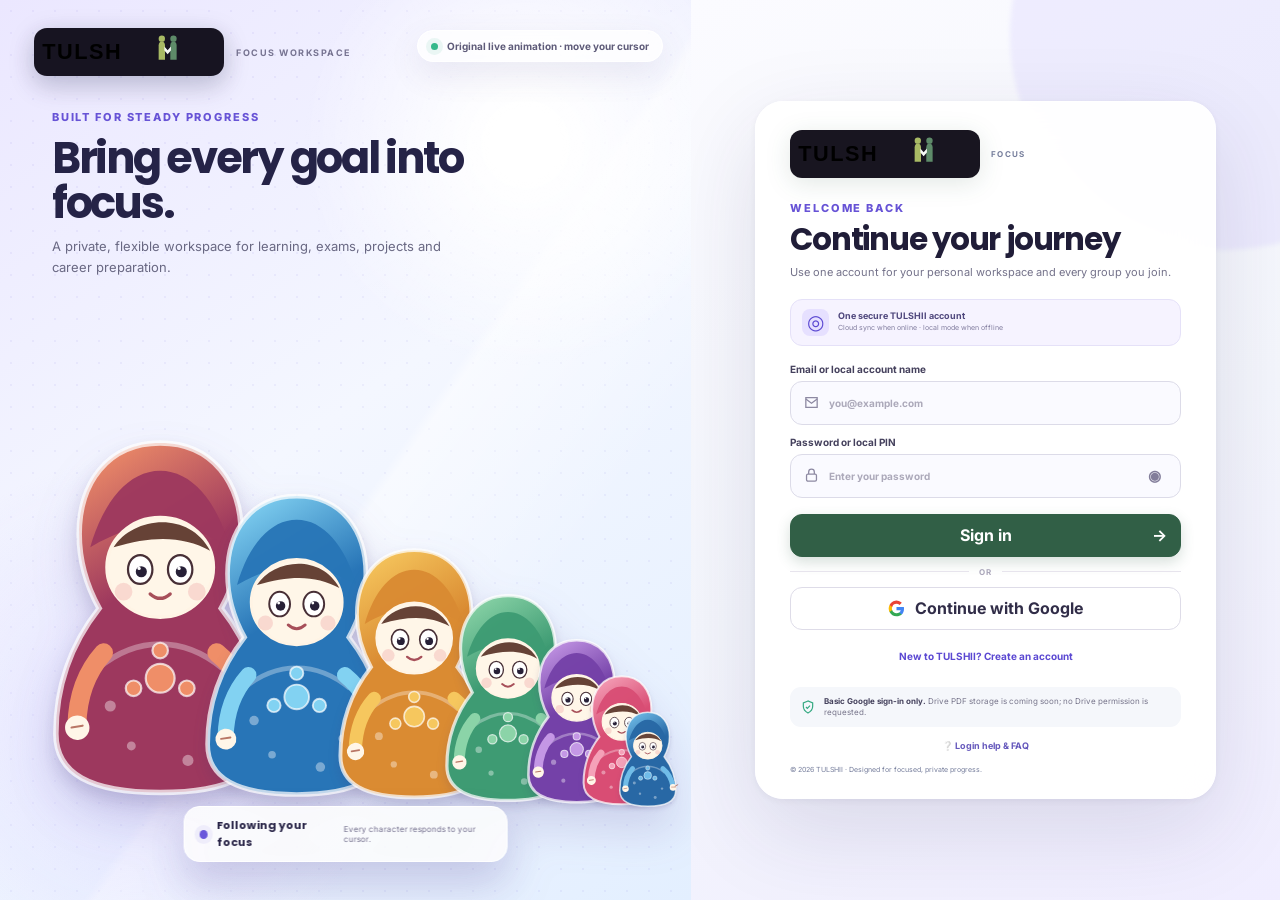
==== index.html @ 5d077d55 "Fix Finance Forest legacy cascade" ====
<!doctype html>
<html lang="en">
<head>
  <meta charset="UTF-8" />
  <meta name="viewport" content="width=device-width, initial-scale=1.0" />
  <meta name="theme-color" content="#315F46" />
  <meta name="description" content="TULSHII Focus is a private-first, customizable learning, exam, planning and career workspace." />
  <title>TULSHII Focus</title>
  <script>try{const saved=JSON.parse(localStorage.getItem('studyTracker.v30')||'{}');if(localStorage.getItem('studyTracker.cloudAccount')||saved.profile)document.documentElement.classList.add('session-pending')}catch{}</script>
  <link rel="preconnect" href="https://fonts.googleapis.com">
  <link rel="preconnect" href="https://fonts.gstatic.com" crossorigin>
  <link href="https://fonts.googleapis.com/css2?family=Inter:wght@400;500;600;700;800&family=Poppins:wght@500;600;700&family=Space+Grotesk:wght@600;700&display=swap" rel="stylesheet">
  <link rel="stylesheet" href="styles.css?v=45" />
  <link rel="stylesheet" href="enhancements.css?v=45" />
  <link rel="stylesheet" href="tracker-update.css?v=45" />
  <link rel="stylesheet" href="nestlyra-v37.css?v=45" />
  <link rel="stylesheet" href="nestlyra-v39.css?v=45" />
  <link rel="stylesheet" href="nestlyra-v42.css?v=49" />
  <link rel="stylesheet" href="nestlyra-v43.css?v=46" />
  <link rel="stylesheet" href="pavenro-brand.css?v=49" />
  <link rel="stylesheet" href="focus-v48.css?v=49" />
  <link rel="stylesheet" href="focus-professional-v49.css?v=52" />
  <link rel="manifest" href="manifest.webmanifest?v=49" />
  <link rel="icon" type="image/svg+xml" href="tulshii-mark.svg" />
</head>
<body>
  <div id="toast" class="toast" aria-live="polite"></div>

  <section id="authScreen" class="auth-shell">
    <div class="auth-art" aria-live="polite">
      <div class="auth-visual-brand"><img src="tulshii-wordmark.svg" alt="TULSHII"><span><small>Focus workspace</small></span></div>
      <div class="auth-art-copy"><span class="eyebrow">BUILT FOR STEADY PROGRESS</span><h1>Bring every goal into focus.</h1><p>A private, flexible workspace for learning, exams, projects and career preparation.</p></div>
      <div class="doll-stage" data-doll-state="point">
        <div id="liveDollStack" class="live-dolls" aria-label="Seven interactive TULSHII Focus dolls"></div>
        <div class="doll-caption"><strong id="dollStateTitle">Privacy mode</strong><span id="dollStateText">We look away when you pause.</span></div>
      </div>
      <div class="auth-art-note"><i></i>Original live animation · move your cursor</div>
    </div>
    <div class="auth-panel">
      <form id="loginForm" class="auth-card">
        <div class="auth-card-brand"><img src="tulshii-wordmark.svg" alt="TULSHII"><span><small>Focus</small></span></div>
        <div class="auth-card-intro"><span class="eyebrow">WELCOME BACK</span><h2>Continue your journey</h2><p>Use one account for your personal workspace and every group you join.</p></div>
        <div class="auth-account-note"><span>◎</span><div><strong>One secure TULSHII account</strong><small>Cloud sync when online · local mode when offline</small></div></div>
        <label class="login-field"><span>Email or local account name</span><span class="login-field-shell"><svg viewBox="0 0 24 24" fill="none" stroke="currentColor" stroke-width="1.8" aria-hidden="true"><path d="M4 5h16v14H4z"/><path d="m4 7 8 6 8-6"/></svg><input id="loginName" required autocomplete="username" placeholder="you@example.com" /></span></label>
        <label class="login-field"><span>Password or local PIN</span><span class="login-field-shell"><svg viewBox="0 0 24 24" fill="none" stroke="currentColor" stroke-width="1.8" aria-hidden="true"><rect x="5" y="10" width="14" height="10" rx="2"/><path d="M8 10V7a4 4 0 0 1 8 0v3"/></svg><input id="loginPin" type="password" minlength="4" required autocomplete="current-password" placeholder="Enter your password" /><button id="loginPasswordToggle" class="password-visibility" type="button" aria-label="Show password">◉</button></span></label>
        <div class="auth-actions"><button class="btn primary wide" type="submit">Sign in <span>→</span></button><div class="auth-divider">or</div><button id="googleLoginBtn" class="btn ghost wide google-button" type="button"><svg viewBox="0 0 24 24" aria-hidden="true"><path fill="#4285F4" d="M22.6 12.2c0-.7-.1-1.5-.2-2.2H12v4.3h6a5.1 5.1 0 0 1-2.2 3.3v2.8h3.6c2.1-1.9 3.2-4.7 3.2-8.2Z"/><path fill="#34A853" d="M12 23c3 0 5.5-1 7.4-2.6l-3.6-2.8c-1 .7-2.3 1-3.8 1a6.5 6.5 0 0 1-6.1-4.5H2.2V17A11.2 11.2 0 0 0 12 23Z"/><path fill="#FBBC05" d="M5.9 14.1a6.7 6.7 0 0 1 0-4.2V7H2.2a11.1 11.1 0 0 0 0 10l3.7-2.9Z"/><path fill="#EA4335" d="M12 5.4c1.6 0 3.1.6 4.3 1.7l3.2-3.2A10.7 10.7 0 0 0 2.2 7l3.7 2.9A6.5 6.5 0 0 1 12 5.4Z"/></svg>Continue with Google</button><button id="createLearnerAccountBtn" class="btn wide create-account-button" type="button">New to TULSHII? Create an account</button></div>
        <div class="auth-security"><svg viewBox="0 0 24 24" fill="none" stroke="currentColor" stroke-width="1.8" aria-hidden="true"><path d="M12 3 5 6v5c0 4.6 2.7 7.9 7 10 4.3-2.1 7-5.4 7-10V6l-7-3Z"/><path d="m9 12 2 2 4-4"/></svg><span><strong>Basic Google sign-in only.</strong> Drive PDF storage is coming soon; no Drive permission is requested.</span></div>
        <button class="auth-help-link" data-login-faq type="button">❔ Login help &amp; FAQ</button>
        <small class="auth-legal">© 2026 TULSHII · Designed for focused, private progress.</small>
      </form>
    </div>
  </section>

  <div id="app" class="app hidden">
    <aside class="sidebar">
      <div class="brand focus-brand" aria-label="TULSHII Focus">
        <img class="focus-brand-mark" src="tulshii-mark.svg" alt="">
        <span class="focus-brand-copy"><span class="tulshii-wordmark" role="img" aria-label="TULSHII"><b>TULSH</b><span class="tulshii-ii" aria-hidden="true"><i></i><i></i></span></span><i class="focus-brand-divider">|</i><small>FOCUS</small></span>
      </div>
      <nav id="nav">
        <button data-view="dashboard" class="active"><span>⌂</span>Dashboard</button>
        <button data-view="subjects"><span>◫</span>Subjects</button>
        <button data-view="tasks"><span>◷</span>Tasks</button>
        <button data-view="notes"><span>✎</span>Notes</button>
        <button data-view="calendar"><span>▦</span>Calendar</button>
        <button data-view="jobs"><span>▤</span>Job Tracker</button>
        <button data-view="groups"><span>◎</span>Groups</button>
      </nav>
      <div class="sidebar-footer">
        <div class="sidebar-tools">
          <button id="analogClock" class="analog-clock" aria-label="Open calendar"><i class="hour"></i><i class="minute"></i><i class="second"></i><b></b></button>
          <button id="sideTimer" class="side-timer" aria-label="Open study timer"><span>◉</span><strong>Study<br>Timer</strong></button>
        </div>
        <div class="streak-mini compact"><span>🔥</span><div><strong id="sideStreak">0 days</strong></div></div>
      </div>
    </aside>
    <button id="sidebarScrim" class="sidebar-scrim" type="button" aria-label="Close navigation"></button>

    <main class="main">
      <header class="topbar">
        <button id="menuBtn" class="icon-btn mobile-only" aria-label="Open navigation">☰</button>
        <button id="sidebarCollapse" class="icon-btn sidebar-collapse" type="button" aria-label="Collapse navigation" title="Collapse navigation">
          <svg viewBox="0 0 24 24" aria-hidden="true"><path d="M4 5h16v14H4zM9 5v14M13 9l-3 3 3 3"/></svg>
        </button>
        <div id="topbarContext" class="topbar-context" aria-live="polite"><strong id="topbarTitle">Dashboard</strong><small id="topbarSubtitle">Your Focus workspace</small></div>
        <div class="top-actions">
          <div id="topbarPageActions" class="topbar-page-actions"></div>
          <button id="quickAdd" class="btn primary">+ New task</button>
          <button id="mobileSearchBtn" class="icon-btn mobile-search-btn" type="button" aria-label="Search" title="Search">
            <svg viewBox="0 0 24 24" aria-hidden="true"><circle cx="11" cy="11" r="6.5"/><path d="m16 16 4 4"/></svg>
          </button>
          <button id="notifBtn" class="icon-btn notification-button" type="button" aria-label="Notifications" aria-expanded="false">
            <svg viewBox="0 0 24 24" aria-hidden="true"><path d="M18 9a6 6 0 0 0-12 0c0 7-3 7-3 8h18c0-1-3-1-3-8M9.5 20h5"/></svg><span id="notifDot" class="dot"></span>
          </button>
          <button class="avatar" id="avatar" aria-label="Open user settings"><img id="avatarImage" alt="" class="hidden"><span id="avatarInitial">P</span></button>
        </div>
      </header>
      <div id="focusSearchPopover" class="focus-search-popover" aria-hidden="true">
        <div class="search-wrap"><span>⌕</span><input id="globalSearch" type="search" placeholder="Search subjects, tasks, notes..." autocomplete="off" /></div>
        <small>Search across the sections enabled in this workspace.</small>
      </div>
      <aside id="notificationPanel" class="notification-panel" aria-hidden="true" aria-label="Notifications">
        <header><span><strong>Notifications</strong><small id="notificationSummary">Your latest Focus updates</small></span><button id="notificationClose" type="button" aria-label="Close notifications">×</button></header>
        <div id="notificationList" class="notification-list"></div>
      </aside>
      <div id="view" class="view"></div>
    </main>
    <button id="floatingMessages" class="floating-messages" type="button" aria-label="Open group messages" title="Group messages">
      <span>✉</span>
      <i id="floatingMessageBadge" class="floating-message-badge hidden">0</i>
    </button>
  </div>

  <dialog id="modal"><form method="dialog" id="modalForm"><button id="modalClose" class="modal-close" type="button" aria-label="Close dialog">×</button><div id="modalBody"></div></form></dialog>
  <input id="importInput" class="hidden" type="file" accept="application/json" />
  <script src="https://cdn.jsdelivr.net/npm/chart.js@4.4.7/dist/chart.umd.min.js"></script>
  <script src="https://cdn.jsdelivr.net/npm/xlsx@0.18.5/dist/xlsx.full.min.js"></script>
  <script src="https://cdn.jsdelivr.net/npm/@supabase/supabase-js@2"></script>
  <script src="config.js?v=45"></script>
  <script src="jobs.js?v=45"></script>
  <script src="family.js?v=45"></script>
  <script src="messaging.js?v=45"></script>
  <script src="groups.js?v=45"></script>
  <script src="app.js?v=51"></script>
  <script src="tracker-modules.js?v=49"></script>
  <script src="nestlyra-v37.js?v=48"></script>
  <script src="nestlyra-v39.js?v=45"></script>
  <script src="nestlyra-v42.js?v=51"></script>
  <script src="pavenro-brand.js?v=49"></script>
  <script src="focus-v48.js?v=51"></script>
  <script src="focus-professional-v49.js?v=51"></script>
</body>
</html>
---- styles.css ----
:root{--bg:#070d17;--panel:#0d1625;--panel2:#111d2e;--line:#1d2c42;--text:#edf4ff;--muted:#8493a9;--accent:#7c5cff;--accent2:#1ed6c0;--danger:#ff5c7a;--warn:#ffbd4a;--success:#35d07f;--radius:16px;--shadow:0 20px 50px #0006}
*{box-sizing:border-box}html,body{margin:0;min-height:100%;font-family:Inter,sans-serif;background:var(--bg);color:var(--text)}button,input,textarea,select{font:inherit}button{cursor:pointer}.hidden{display:none!important}.mobile-only,.mobile-brand{display:none}.eyebrow{font-size:11px;letter-spacing:.17em;color:var(--accent2);font-weight:800}.brand{display:flex;align-items:center;gap:10px;font-family:'Space Grotesk';font-weight:700}.brand-mark{display:grid;place-items:center;width:34px;height:34px;border-radius:10px;color:#fff;background:linear-gradient(135deg,var(--accent),#4058ff);box-shadow:0 0 24px #765cff66}.brand-large{font-size:20px}.auth-shell{min-height:100vh;display:grid;grid-template-columns:1.15fr .85fr}.auth-art{position:relative;overflow:hidden;padding:54px 7vw;display:flex;flex-direction:column;justify-content:space-between;background:radial-gradient(circle at 70% 45%,#4a2a9970,transparent 30%),linear-gradient(145deg,#071121,#0b1425)}.grid-glow{position:absolute;inset:0;opacity:.16;background-image:linear-gradient(#53647a 1px,transparent 1px),linear-gradient(90deg,#53647a 1px,transparent 1px);background-size:48px 48px;mask-image:linear-gradient(to bottom,#000,transparent)}.auth-art>*{position:relative}.auth-copy{max-width:690px}.auth-copy h1{font:700 clamp(42px,6vw,78px)/1.02 'Space Grotesk';margin:18px 0}.auth-copy p{color:#adbad0;line-height:1.7;max-width:580px;font-size:17px}.auth-proof{display:flex;gap:50px}.auth-proof div{display:flex;flex-direction:column;gap:5px}.auth-proof strong{font-size:25px}.auth-proof span{color:var(--muted);font-size:12px}.auth-panel{display:grid;place-items:center;padding:32px;background:#09111f}.auth-card{width:min(420px,100%);padding:40px;border:1px solid var(--line);background:#0c1625;border-radius:24px;box-shadow:var(--shadow)}.auth-card h2{font:700 32px 'Space Grotesk';margin:10px 0}.auth-card>p,.auth-card small{color:var(--muted);line-height:1.5}.auth-card label,.form-grid label{display:grid;gap:8px;color:#b7c3d4;font-size:12px;font-weight:600;margin:22px 0}.auth-card input,input,textarea,select{border:1px solid var(--line);background:#09111d;color:var(--text);border-radius:10px;padding:13px 14px;outline:none}input:focus,textarea:focus,select:focus{border-color:var(--accent)}.btn{border:0;border-radius:10px;padding:11px 15px;color:var(--text);background:#17243a;font-weight:700}.btn.primary{background:linear-gradient(135deg,var(--accent),#5845dc)}.btn.ghost{border:1px solid var(--line);background:transparent}.btn.danger{background:#4a1825;color:#ff91a5}.btn.wide{width:100%;display:flex;justify-content:space-between;margin:28px 0 16px}.app{display:grid;grid-template-columns:235px 1fr;min-height:100vh}.sidebar{position:sticky;top:0;height:100vh;border-right:1px solid var(--line);background:#09111d;padding:25px 16px;display:flex;flex-direction:column}.sidebar>.brand{padding:0 10px 28px}.sidebar nav{display:grid;gap:4px}.sidebar nav button,.nav-logout{border:0;background:transparent;color:var(--muted);text-align:left;padding:12px 13px;border-radius:9px;display:flex;gap:12px;align-items:center;font-size:13px}.sidebar nav button:hover,.sidebar nav button.active{background:#171d3d;color:#fff}.sidebar nav button.active{box-shadow:inset 3px 0 var(--accent)}.sidebar-footer{margin-top:auto}.streak-mini{display:flex;gap:10px;padding:13px;margin-bottom:8px;border:1px solid var(--line);border-radius:12px;background:var(--panel)}.streak-mini span{font-size:22px}.streak-mini div{display:flex;flex-direction:column}.streak-mini strong{font-size:12px}.streak-mini small{color:var(--muted);font-size:10px}.main{min-width:0}.topbar{height:72px;position:sticky;top:0;z-index:10;background:#070d17e8;backdrop-filter:blur(16px);border-bottom:1px solid var(--line);display:flex;align-items:center;justify-content:space-between;padding:0 28px}.search-wrap{height:40px;width:min(440px,45vw);display:flex;align-items:center;gap:8px;background:#0c1523;border:1px solid var(--line);border-radius:10px;padding:0 12px}.search-wrap input{width:100%;border:0;background:transparent;padding:0}.top-actions{display:flex;align-items:center;gap:10px}.icon-btn{position:relative;width:40px;height:40px;border-radius:10px;border:1px solid var(--line);background:var(--panel);color:var(--text)}.dot{position:absolute;right:8px;top:7px;width:7px;height:7px;background:var(--danger);border-radius:50%}.avatar{width:38px;height:38px;display:grid;place-items:center;border-radius:50%;font-weight:800;background:linear-gradient(135deg,#284e74,var(--accent))}.view{padding:28px;max-width:1500px;margin:auto}.page-head{display:flex;justify-content:space-between;align-items:flex-end;margin-bottom:25px;gap:20px}.page-head h1{font:700 30px 'Space Grotesk';margin:3px 0}.page-head p{margin:0;color:var(--muted);font-size:13px}.grid{display:grid;gap:16px}.stats{grid-template-columns:repeat(4,1fr);margin-bottom:16px}.stat,.card{background:linear-gradient(145deg,var(--panel),#0a1320);border:1px solid var(--line);border-radius:var(--radius);padding:18px}.stat{display:flex;align-items:center;gap:13px}.stat-icon{display:grid;place-items:center;width:43px;height:43px;border-radius:12px;background:#1c2840;color:var(--accent2);font-size:20px}.stat small{color:var(--muted);display:block;margin-bottom:5px}.stat strong{font-size:22px}.dashboard-grid{grid-template-columns:1.35fr .9fr}.span-2{grid-column:span 2}.card-title{display:flex;justify-content:space-between;align-items:center;margin-bottom:17px}.card-title h3{font-size:14px;margin:0}.card-title span{font-size:11px;color:var(--muted)}.progress-ring{--p:50;width:150px;aspect-ratio:1;border-radius:50%;display:grid;place-items:center;background:conic-gradient(var(--accent2) calc(var(--p)*1%),#1b293c 0);position:relative}.progress-ring:after{content:"";position:absolute;width:112px;aspect-ratio:1;border-radius:50%;background:var(--panel)}.progress-ring div{z-index:1;text-align:center}.progress-ring strong{font-size:30px}.progress-ring small{display:block;color:var(--muted)}.overview-flex{display:flex;gap:28px;align-items:center}.subject-bars{flex:1;display:grid;gap:14px}.bar-row{display:grid;grid-template-columns:90px 1fr 38px;align-items:center;gap:10px;font-size:11px}.bar{height:7px;background:#1a2739;border-radius:9px;overflow:hidden}.bar i{display:block;height:100%;border-radius:9px;background:linear-gradient(90deg,var(--accent),var(--accent2))}.task-list{display:grid;gap:8px}.task-row{display:grid;grid-template-columns:auto 1fr auto;align-items:center;gap:11px;padding:11px;border:1px solid var(--line);border-radius:11px;background:#0b1421}.task-row.done{opacity:.55}.task-row.done .task-name{text-decoration:line-through}.check{width:20px;height:20px;border-radius:6px;border:1px solid #41516a;background:transparent;color:#fff}.check.checked{background:var(--success);border-color:var(--success)}.task-name{font-size:12px;font-weight:700}.task-meta{font-size:10px;color:var(--muted);margin-top:3px}.badge{font-size:10px;padding:5px 8px;border-radius:20px;background:#1a2941;color:#adbed7}.badge.danger{background:#401b26;color:#ff8198}.badge.warn{background:#3b3016;color:#ffd066}.badge.success{background:#143825;color:#68e8a0}.subject-grid{grid-template-columns:repeat(3,1fr)}.subject-card{position:relative;overflow:hidden}.subject-card:before{content:"";position:absolute;inset:0 auto 0 0;width:3px;background:var(--subject)}.subject-top{display:flex;justify-content:space-between}.subject-icon{width:45px;height:45px;border-radius:13px;display:grid;place-items:center;background:color-mix(in srgb,var(--subject) 18%,transparent);color:var(--subject);font-weight:800}.subject-card h3{margin:16px 0 4px}.subject-card p{color:var(--muted);font-size:11px;margin:0 0 18px}.progress-line{height:7px;border-radius:6px;background:#1a2739;overflow:hidden}.progress-line i{display:block;height:100%;background:var(--subject)}.progress-label{display:flex;justify-content:space-between;font-size:11px;margin-top:7px}.kebab{border:0;background:transparent;color:var(--muted);font-size:18px}.module{padding:0;overflow:hidden}.module-head{padding:18px;display:flex;align-items:center;justify-content:space-between}.module-head h3{margin:0;font-size:14px}.module-body{border-top:1px solid var(--line);padding:10px 18px}.subtopic-row{display:grid;grid-template-columns:auto 1fr 120px 100px auto;gap:12px;align-items:center;padding:10px 0;border-bottom:1px solid #162235;font-size:12px}.subtopic-row:last-child{border:0}.note-layout{grid-template-columns:270px 1fr}.note-list{display:grid;gap:7px;align-content:start}.note-item{padding:12px;border:1px solid var(--line);border-radius:10px;background:#0a1320;text-align:left;color:var(--text)}.note-item.active{border-color:var(--accent)}.note-item strong{display:block}.note-item small{color:var(--muted)}.note-editor textarea{min-height:380px;width:100%;resize:vertical;line-height:1.7}.calendar-head{display:flex;justify-content:space-between;align-items:center}.calendar-grid{display:grid;grid-template-columns:repeat(7,1fr);gap:5px}.day-name{font-size:10px;text-align:center;color:var(--muted);padding:10px}.cal-day{min-height:100px;border:1px solid var(--line);border-radius:9px;padding:8px;background:#0a1320}.cal-day.muted{opacity:.25}.cal-day.today{border-color:var(--accent)}.cal-num{font-size:11px;font-weight:700}.cal-event{display:block;margin-top:6px;padding:4px 5px;border-radius:5px;background:#242052;color:#c8bcff;font-size:8px;white-space:nowrap;overflow:hidden;text-overflow:ellipsis}.analytics-grid{grid-template-columns:1.5fr 1fr}.chart-box{height:290px}.settings-grid{grid-template-columns:1fr 1fr}.setting-row{display:flex;justify-content:space-between;align-items:center;padding:13px 0;border-bottom:1px solid var(--line)}.setting-row:last-child{border:0}.theme-list{display:flex;gap:12px;flex-wrap:wrap}.theme-chip{width:76px;height:50px;border:2px solid transparent;border-radius:9px;background:linear-gradient(135deg,#09111d 50%,var(--swatch) 50%)}.theme-chip.active{border-color:#fff}.toggle{width:42px;height:23px;border-radius:30px;background:#27364c;border:0;position:relative}.toggle:after{content:"";position:absolute;width:17px;height:17px;border-radius:50%;background:#fff;top:3px;left:3px;transition:.2s}.toggle.on{background:var(--accent)}.toggle.on:after{left:22px}.toast{position:fixed;z-index:100;right:20px;bottom:20px;padding:12px 16px;border-radius:10px;background:#17243a;color:#fff;box-shadow:var(--shadow);transform:translateY(100px);opacity:0;transition:.25s}.toast.show{transform:none;opacity:1}dialog{border:1px solid var(--line);border-radius:18px;background:var(--panel);color:var(--text);padding:0;box-shadow:var(--shadow);width:min(560px,calc(100% - 30px))}dialog::backdrop{background:#000a;backdrop-filter:blur(4px)}#modalBody{padding:25px}#modalBody h2{margin-top:0;font-family:'Space Grotesk'}.form-grid{display:grid;grid-template-columns:1fr 1fr;gap:0 15px}.form-grid .full{grid-column:1/-1}.modal-actions{display:flex;justify-content:flex-end;gap:10px;margin-top:20px}.empty{text-align:center;padding:50px 20px;color:var(--muted)}
body.theme-ocean{--accent:#1b9cff;--accent2:#20e0d0}body.theme-matrix{--accent:#3cdb71;--accent2:#aaff35}body.theme-cyber{--accent:#ff3e9d;--accent2:#23e9ff}body.theme-light{--bg:#edf2f8;--panel:#fff;--panel2:#f5f7fb;--line:#dbe3ee;--text:#152033;--muted:#66758c;--shadow:0 20px 50px #6682a322}.theme-light .sidebar,.theme-light .topbar,.theme-light input,.theme-light textarea,.theme-light select,.theme-light .task-row,.theme-light .cal-day,.theme-light .note-item{background:#fff}.theme-light .card,.theme-light .stat{background:#fff}
@media(max-width:1000px){.stats{grid-template-columns:repeat(2,1fr)}.dashboard-grid,.analytics-grid{grid-template-columns:1fr}.span-2{grid-column:auto}.subject-grid{grid-template-columns:repeat(2,1fr)}}
@media(max-width:760px){.auth-shell{grid-template-columns:1fr}.auth-art{display:none}.auth-panel{min-height:100vh}.mobile-brand{display:flex;margin-bottom:35px}.app{display:block}.sidebar{position:fixed;z-index:30;transform:translateX(-110%);transition:.25s;width:250px;box-shadow:var(--shadow)}.sidebar.open{transform:none}.mobile-only{display:block}.topbar{padding:0 14px}.search-wrap{width:auto;flex:1;margin:0 10px}.top-actions .btn{display:none}.view{padding:19px 14px}.stats{grid-template-columns:1fr 1fr}.stat{padding:13px}.stat-icon{display:none}.subject-grid,.settings-grid{grid-template-columns:1fr}.overview-flex{align-items:flex-start;flex-direction:column}.progress-ring{margin:auto}.page-head{align-items:flex-start;flex-direction:column}.page-head .btn{width:100%}.note-layout{grid-template-columns:1fr}.note-list{grid-template-columns:repeat(2,1fr)}.cal-day{min-height:65px;padding:5px}.cal-event{font-size:0;width:7px;height:7px;padding:0;border-radius:50%}.subtopic-row{grid-template-columns:auto 1fr auto}.subtopic-row select,.subtopic-row input{grid-column:2/4}.form-grid{grid-template-columns:1fr}.form-grid .full{grid-column:auto}}
---- enhancements.css ----
.row-actions{display:flex;align-items:center;gap:6px}.mini-btn{width:29px;height:29px;border:1px solid var(--line);border-radius:8px;background:#111d2e;color:var(--muted)}.mini-btn:hover{color:#fff;border-color:var(--accent)}.timer-shell{max-width:720px;margin:20px auto;text-align:center}.timer-display{font:700 clamp(62px,14vw,112px)/1 'Space Grotesk';letter-spacing:-.06em;margin:34px 0}.timer-presets,.timer-actions{display:flex;justify-content:center;gap:10px;flex-wrap:wrap}.timer-status{color:var(--muted);margin:14px 0 28px}.search-results{position:absolute;top:52px;left:0;right:0;background:var(--panel);border:1px solid var(--line);border-radius:12px;box-shadow:var(--shadow);padding:8px;z-index:20}.search-result{display:block;width:100%;padding:10px;border:0;border-radius:8px;background:transparent;color:var(--text);text-align:left}.search-result:hover{background:var(--panel2)}

/* Integrated job tracker */
.job-head-actions,.job-toolbar,.job-quick,.job-detail-top,.job-files{display:flex;gap:10px;align-items:center}.job-stat{border:1px solid var(--line);color:var(--text);text-align:left}.job-stat.attention{border-color:#ff9f4366}.job-card{padding:0;overflow:hidden}.job-toolbar{padding:16px;border-bottom:1px solid var(--line);flex-wrap:wrap}.job-search{display:flex;align-items:center;gap:8px;flex:1;min-width:260px;padding:0 12px;border:1px solid var(--line);border-radius:10px;background:#09111d}.job-search input{width:100%;border:0;background:transparent}.job-toolbar select{min-width:150px}.job-result-line{display:flex;justify-content:space-between;padding:11px 18px;color:var(--muted);font-size:11px}.job-result-line button{border:0;background:transparent;color:var(--accent2)}.job-table-head,.job-row{display:grid;grid-template-columns:minmax(260px,2fr) minmax(110px,.75fr) minmax(125px,.8fr) minmax(150px,1fr) 24px;gap:16px;align-items:center}.job-table-head{padding:10px 18px;color:var(--muted);font-size:9px;letter-spacing:.1em;border-top:1px solid var(--line);border-bottom:1px solid var(--line)}.job-row{width:100%;padding:15px 18px;border:0;border-bottom:1px solid var(--line);background:transparent;color:var(--text);text-align:left}.job-row:hover{background:rgba(124,92,255,.07)}.job-row-due{box-shadow:inset 3px 0 #ff9f43}.job-row>span,.job-role>span{min-width:0}.job-row b,.job-row small{display:block}.job-row small{color:var(--muted);margin-top:4px;white-space:nowrap;overflow:hidden;text-overflow:ellipsis}.job-role{display:flex;align-items:center;gap:11px;min-width:0}.job-role>i,.job-company-badge{flex:0 0 auto;display:grid;place-items:center;width:38px;height:38px;border-radius:10px;background:#1d2850;color:#b8afff;font-style:normal;font-weight:800}.job-role b,.job-role small{white-space:nowrap;overflow:hidden;text-overflow:ellipsis}.job-status{display:inline-block;padding:5px 8px;border:0;border-radius:20px;background:#26334a;color:#c7d3e4;font-size:10px}.status-applied,.status-screening{background:#242052;color:#c8bcff}.status-interview{background:#453216;color:#ffd17e}.status-selected,.status-offer{background:#143825;color:#68e8a0}.status-rejected,.status-withdrawn{background:#401b26;color:#ff91a5}.job-due-text{color:#ffad62!important}.job-docs{display:flex!important;gap:6px;flex-wrap:wrap}.job-docs i,.job-docs small{font-style:normal;padding:5px 7px;border:1px solid var(--line);border-radius:6px;margin:0}.job-arrow{font-size:22px;color:var(--muted)}.job-upload{padding:12px;border:1px dashed var(--line);border-radius:10px}.job-upload input{padding:8px 0;border:0}.job-detail{display:grid;gap:15px}.job-detail-top{justify-content:space-between}.job-detail h2{margin:0;max-width:100%;overflow:hidden;text-overflow:ellipsis;white-space:nowrap}.job-detail select{margin-left:10px}.job-quick{flex-wrap:wrap}.job-quick button,.job-files button{border:1px solid var(--line);border-radius:8px;background:#111d2e;color:var(--text);padding:9px}.job-detail-grid{display:grid;grid-template-columns:1fr 1fr;gap:10px}.job-detail-grid>div{min-width:0;padding:12px;border:1px solid var(--line);border-radius:9px}.job-detail-grid small,.job-detail-grid b{display:block}.job-detail-grid small{color:var(--muted);margin-bottom:5px}.job-detail-grid b{overflow:hidden;text-overflow:ellipsis;white-space:nowrap}.job-files{align-items:stretch}.job-files button{flex:1;display:flex;justify-content:space-between;min-width:0}.job-files button i{font-style:normal}.job-notes{white-space:pre-wrap;color:#b6c2d2;line-height:1.6}.job-link{display:block;text-align:center;text-decoration:none}.cal-event.job{border-left:3px solid #23e9ff;background:#15333b}
.workspace-switcher{display:grid;gap:6px;font-size:10px;text-transform:uppercase;letter-spacing:.1em;color:var(--muted)}.workspace-switcher select{width:100%;background:var(--panel);color:var(--text);border:1px solid var(--line);border-radius:9px;padding:8px}.settings-workspace{margin-bottom:12px}.sidebar-tools{display:flex;align-items:center;justify-content:center;gap:10px;margin:10px 0 6px}.analog-clock{position:relative;flex:0 0 auto;width:68px;height:68px;margin:0;border-radius:50%;border:2px solid var(--line);background:radial-gradient(circle at 50% 50%,var(--panel) 0 58%,var(--bg) 60%);box-shadow:0 0 22px rgba(124,92,255,.18);cursor:pointer}.analog-clock b{position:absolute;left:50%;top:50%;width:6px;height:6px;margin:-3px;border-radius:50%;background:var(--accent);z-index:4}.analog-clock i{position:absolute;left:50%;bottom:50%;width:2px;transform-origin:50% 100%;border-radius:4px;background:var(--text)}.analog-clock .hour{height:18px;width:3px}.analog-clock .minute{height:24px}.analog-clock .second{height:26px;width:1px;background:#ff5d78}.side-timer{width:68px;height:68px;border:1px solid var(--line);border-radius:14px;background:linear-gradient(145deg,var(--panel),#171d3d);color:var(--text);display:grid;place-items:center;align-content:center;gap:3px}.side-timer:hover{border-color:var(--accent);box-shadow:0 0 20px rgba(124,92,255,.2)}.side-timer span{font-size:20px;color:var(--accent2)}.side-timer strong{font-size:9px;line-height:1.05;text-transform:uppercase;letter-spacing:.06em}.streak-mini.compact{justify-content:center;padding:7px;font-size:12px}.streak-mini.compact span{font-size:14px}.avatar{border:0;color:white;cursor:pointer;font:inherit;font-weight:800}.calendar-layout{grid-template-columns:minmax(0,2fr) minmax(280px,.8fr);align-items:start}.calendar-card{min-width:0}.today-panel{position:sticky;top:90px}.cal-day{appearance:none;text-align:left;color:var(--text);font:inherit;width:100%;cursor:pointer}.cal-day:hover{outline:1px solid var(--accent);background:rgba(124,92,255,.08)}.cal-event.event{border-left:3px solid #20c997}.cal-event.topic{border-left:3px solid #7c5cff;opacity:.9}.cal-event.task{border-left:3px solid #ff9f43}

@media(max-width:1100px){.calendar-layout{grid-template-columns:1fr}.today-panel{position:static}}
@media(max-width:950px){.job-table-head{display:none}.job-row{grid-template-columns:minmax(0,1fr) auto}.job-row>span:nth-child(2),.job-row>span:nth-child(4){display:none}.job-arrow{display:block!important}.job-stats{grid-template-columns:1fr 1fr}}
@media(max-width:560px){.job-head-actions{width:100%}.job-head-actions .btn{flex:1}.job-toolbar{display:grid;grid-template-columns:1fr}.job-search{min-width:0}.job-toolbar select{width:100%}.job-stats{grid-template-columns:1fr 1fr}.job-detail-grid{grid-template-columns:1fr}.job-files{flex-direction:column}}

/* Polished authentication, calendar and modal behavior */
.auth-art{background:#071121}.auth-portrait{position:absolute;inset:0;width:100%;height:100%;object-fit:cover;object-position:56% 28%;filter:saturate(.82) contrast(1.07) brightness(.7)}.auth-art:after{content:"";position:absolute;inset:0;background:linear-gradient(90deg,#06101fee 0%,#06101fbd 45%,#111a3440 72%,#06101fa8 100%)}.auth-art>*:not(.auth-portrait){z-index:1}.creator-card{display:grid;width:max-content;margin-top:24px;padding:13px 16px;border:1px solid #ffffff2b;border-radius:12px;background:#071121a8;backdrop-filter:blur(10px)}.creator-card strong{font-family:'Space Grotesk';font-size:15px}.creator-card span,.auth-credit{color:#b8c6da;font-size:11px;letter-spacing:.06em}.auth-credit{margin-top:12px}.calendar-layout{display:grid;grid-template-columns:minmax(0,2fr) minmax(300px,.8fr);align-items:start;gap:16px}.calendar-card,.today-panel{min-width:0;max-width:100%;overflow:hidden}.today-panel .task-row{grid-template-columns:auto minmax(0,1fr)}.today-panel .row-actions{grid-column:2;justify-content:flex-end;flex-wrap:wrap}dialog{position:relative;max-height:calc(100vh - 32px);overflow:auto}.modal-close{position:sticky;float:right;top:12px;right:12px;z-index:5;width:34px;height:34px;margin:12px 12px -46px 0;border:1px solid var(--line);border-radius:50%;background:#111d2e;color:var(--text);font-size:22px;line-height:1}.modal-close:hover{border-color:var(--accent);background:#1a2941}
@media(max-width:1250px){.calendar-layout{grid-template-columns:1fr}.today-panel{position:static}}

/* Personal creator panel */
.auth-shell{height:100vh;min-height:680px;overflow:hidden;grid-template-columns:minmax(520px,1.15fr) minmax(430px,.85fr)}.auth-art{isolation:isolate;padding:48px 6vw;background-image:linear-gradient(180deg,rgba(3,8,15,.12) 0%,rgba(3,8,15,.32) 42%,rgba(3,8,15,.94) 100%),linear-gradient(90deg,rgba(4,10,18,.18),rgba(4,10,18,.02)),url('pawan-kumar-siddh.jpg');background-size:cover;background-position:center 34%;filter:none}.auth-art:after{content:"";position:absolute;inset:0;z-index:-1;background:linear-gradient(90deg,rgba(4,10,18,.4),transparent 55%),radial-gradient(circle at 65% 28%,transparent 0 24%,rgba(4,10,18,.16) 55%,rgba(4,10,18,.48) 100%);box-shadow:inset -40px 0 70px rgba(5,11,20,.28)}.auth-identity{height:100%;display:flex;flex-direction:column;justify-content:space-between}.identity-story{max-width:610px;padding-bottom:14px;text-shadow:0 2px 24px #000}.identity-story .eyebrow{color:#7ef8ed}.identity-story h1{margin:10px 0 14px;font:700 clamp(38px,4.8vw,68px)/1.02 'Space Grotesk';letter-spacing:-.045em}.identity-story p{max-width:560px;margin:0;color:#d6deea;font-size:15px;line-height:1.7}.identity-signature{display:flex;align-items:center;gap:12px;margin-top:24px;color:#aab7ca}.identity-signature span{width:44px;height:1px;background:#7ef8ed}.identity-signature small{font-size:10px;letter-spacing:.1em;text-transform:uppercase}.auth-panel{height:100vh;min-height:680px;overflow:auto}.auth-card{margin:auto}.auth-portrait,.auth-copy,.auth-proof,.auth-credit,.creator-card{display:none!important}
@media(max-width:950px){.auth-shell{grid-template-columns:1fr 430px}.auth-art{padding:42px;background-position:46% 32%}.identity-story h1{font-size:42px}}
@media(max-width:760px){.auth-shell{height:auto;min-height:100vh;display:block;overflow:auto}.auth-art{display:none}.auth-panel{height:auto;min-height:100vh}}

.jd-content{max-height:52vh;overflow:auto;padding:16px;border:1px solid var(--line);border-radius:12px;background:#09111d;color:#c6d1e0;white-space:pre-wrap;line-height:1.65;font-size:12px}.job-upload.full{grid-column:1/-1}
.extension-download{text-decoration:none;white-space:nowrap}

.briefing h2{margin:8px 0 2px;font-size:28px}.briefing-date{margin:0 0 18px;color:var(--muted);font-size:12px}.briefing-stats{display:grid;grid-template-columns:repeat(4,1fr);gap:8px;margin-bottom:18px}.briefing-stats>div{display:grid;gap:3px;padding:12px 8px;border:1px solid var(--line);border-radius:10px;background:#09111d;text-align:center}.briefing-stats>div.attention{border-color:#ff9f4366}.briefing-stats strong{font-size:20px}.briefing-stats span{color:var(--muted);font-size:9px;text-transform:uppercase;letter-spacing:.06em}.briefing section{padding:14px 0;border-top:1px solid var(--line)}.briefing .card-title{margin-bottom:10px}.briefing-list{display:grid;gap:7px}.briefing-list>div{display:flex;justify-content:space-between;gap:14px;padding:8px 10px;border-radius:8px;background:#0a1320}.briefing-list b{min-width:0;overflow:hidden;text-overflow:ellipsis;white-space:nowrap;font-size:11px}.briefing-list small,.briefing-empty{color:var(--muted);font-size:10px}.job-brief{display:flex;align-items:center;justify-content:space-between;gap:15px}.job-brief h3,.job-brief p{margin:0}.job-brief p{margin-top:4px;color:var(--muted);font-size:10px}.job-brief>strong{font-size:11px;color:var(--success)}.job-brief>strong.due{color:#ffad62}@media(max-width:560px){.briefing-stats{grid-template-columns:1fr 1fr}.briefing-list>div,.job-brief{align-items:flex-start;flex-direction:column}}

.auth-mode-tabs{display:grid;grid-template-columns:1fr 1fr;gap:5px;margin-bottom:24px;padding:4px;border:1px solid var(--line);border-radius:11px;background:#09111d}.auth-mode-tabs button{padding:9px;border:0;border-radius:8px;background:transparent;color:var(--muted);font-size:11px;font-weight:700}.auth-mode-tabs button.active{background:#1a2443;color:#fff}.copy-id{max-width:230px;overflow:hidden;text-overflow:ellipsis;white-space:nowrap;font-size:10px}.family-linked{color:var(--success);font-size:11px}.parent-mode .sidebar,.parent-mode .topbar{display:none}.parent-mode .app{display:block}.parent-mode .view{padding-top:38px}.parent-grid{grid-template-columns:.8fr 1.2fr}.learner-row,.activity-table>div,.usage-bars>div{display:grid;align-items:center;gap:10px;padding:10px;border-bottom:1px solid var(--line)}.learner-row{grid-template-columns:1fr auto}.learner-row span{display:grid}.learner-row small{color:var(--muted);font-size:9px}.invite-box{display:grid;gap:8px;margin-top:15px;padding:14px;border:1px dashed var(--line);border-radius:11px}.invite-box>strong{font:700 22px 'Space Grotesk';letter-spacing:.08em;color:var(--accent2)}.invite-box small{color:var(--muted)}.activity-table>div{grid-template-columns:1fr auto auto}.activity-table small{color:var(--muted)}.usage-bars>div{grid-template-columns:100px 1fr 55px;font-size:11px}.parent-actions{display:flex;justify-content:flex-end;gap:10px;margin-top:18px}.parent-access-bar{position:fixed;z-index:100;left:250px;right:0;bottom:0;display:flex;align-items:center;gap:14px;padding:10px 22px;background:#40206b;color:#fff;box-shadow:0 -5px 25px #0008}.parent-access-bar span{font-size:11px;opacity:.8}.parent-access-bar button{margin-left:auto;border:1px solid #ffffff55;border-radius:8px;background:transparent;color:#fff;padding:7px 11px}@media(max-width:760px){.parent-grid{grid-template-columns:1fr}.parent-access-bar{left:0}.activity-table>div{grid-template-columns:1fr auto}.activity-table small{grid-column:1/-1}}

/* Login FAQ and complete in-app manual */
.auth-help-link{width:100%;margin-top:16px;padding:9px;border:0;background:transparent;color:var(--accent2);font-size:11px;font-weight:700;text-align:center}.auth-help-link:hover{text-decoration:underline}.manual-start{display:flex;align-items:center;justify-content:space-between;gap:28px;margin-bottom:16px;background:linear-gradient(135deg,#111a34,#0a1825)}.manual-start h2{margin:7px 0;font:700 24px 'Space Grotesk'}.manual-start p{max-width:610px;margin:0;color:var(--muted);font-size:12px;line-height:1.6}.manual-steps{display:grid;grid-template-columns:repeat(4,minmax(90px,1fr));gap:8px;min-width:min(520px,50%)}.manual-steps button{display:grid;gap:7px;padding:12px;border:1px solid var(--line);border-radius:11px;background:#09111d;color:var(--text);text-align:left}.manual-steps button:hover{border-color:var(--accent)}.manual-steps b{display:grid;place-items:center;width:25px;height:25px;border-radius:8px;background:#222050;color:#c7bdff}.manual-steps span{font-size:10px}.manual-search{display:flex;align-items:center;gap:10px;margin-bottom:16px;padding:0 14px;border:1px solid var(--line);border-radius:12px;background:var(--panel);color:var(--muted)}.manual-search:focus-within{border-color:var(--accent)}.manual-search input{width:100%;border:0;background:transparent}.manual-layout{display:grid;grid-template-columns:220px minmax(0,1fr);gap:16px;align-items:start}.manual-nav{position:sticky;top:88px;display:grid;gap:3px;padding:12px}.manual-nav>strong{padding:8px 10px 12px;font-size:11px;text-transform:uppercase;letter-spacing:.08em;color:var(--muted)}.manual-nav button{display:flex;justify-content:space-between;gap:10px;padding:9px 10px;border:0;border-radius:8px;background:transparent;color:var(--muted);font-size:11px;text-align:left}.manual-nav button:hover{background:#171d3d;color:#fff}.manual-content{display:grid;gap:10px}.manual-section{padding:0;scroll-margin-top:92px}.manual-section>summary{display:grid;grid-template-columns:auto minmax(0,1fr) auto;gap:13px;align-items:center;padding:17px;cursor:pointer;list-style:none}.manual-section>summary::-webkit-details-marker{display:none}.manual-section>summary strong,.manual-section>summary small{display:block}.manual-section>summary strong{font-size:14px}.manual-section>summary small{margin-top:4px;color:var(--muted);font-size:10px;font-weight:400}.manual-section>summary>i{font-style:normal;font-size:20px;color:var(--muted);transition:.2s}.manual-section[open]>summary>i{transform:rotate(45deg);color:var(--accent2)}.manual-icon{display:grid;place-items:center;width:38px;height:38px;border-radius:11px;background:#1c2840;color:var(--accent2);font-size:11px;font-weight:800}.manual-body{padding:0 22px 20px 68px;border-top:1px solid var(--line);color:#bcc8d8;font-size:12px;line-height:1.7}.manual-body ul,.manual-body ol{margin:17px 0 0;padding-left:20px}.manual-body li+li{margin-top:8px}.faq-list{display:grid;gap:8px;margin-top:14px}.faq-list details{border:1px solid var(--line);border-radius:10px;background:#09111d}.faq-list summary{padding:12px 14px;cursor:pointer;font-size:12px;font-weight:700}.faq-list p{margin:0;padding:0 14px 14px;color:var(--muted);font-size:11px;line-height:1.6}.login-faq>p{color:var(--muted);font-size:12px;line-height:1.6}dialog:has(.login-faq){width:min(760px,calc(100% - 30px))}.login-guide-grid{display:grid;grid-template-columns:1fr 1fr;gap:12px;margin:18px 0}.login-guide-grid section{padding:16px;border:1px solid var(--line);border-radius:12px;background:#09111d}.login-guide-grid section>b{font-size:9px;letter-spacing:.12em;color:var(--accent2)}.login-guide-grid h3{margin:7px 0 10px}.login-guide-grid ol{margin:0;padding-left:18px;color:var(--muted);font-size:11px;line-height:1.65}.parent-help-trigger{margin-right:8px}
@media(max-width:1050px){.manual-start{align-items:flex-start;flex-direction:column}.manual-steps{width:100%;min-width:0}.manual-layout{grid-template-columns:1fr}.manual-nav{position:static;grid-template-columns:repeat(3,1fr)}}
@media(max-width:620px){.manual-steps{grid-template-columns:1fr 1fr}.manual-nav{grid-template-columns:1fr 1fr}.manual-body{padding-left:20px}.login-guide-grid{grid-template-columns:1fr}}

/* Text-only Family Messaging */
.message-badge{min-width:18px;height:18px;margin-left:auto;padding:0 5px;border-radius:9px;background:#ff5d78;color:#fff;font-size:9px;font-style:normal;line-height:18px;text-align:center}.family-chat-root{min-height:560px}.family-chat-layout{display:grid;grid-template-columns:260px minmax(0,1fr);height:min(690px,calc(100vh - 205px));min-height:540px;border:1px solid var(--line);border-radius:15px;overflow:hidden;background:var(--panel)}.family-room-panel{display:flex;min-width:0;flex-direction:column;border-right:1px solid var(--line);background:#09121f}.family-room-heading,.family-chat-header{display:flex;align-items:center;justify-content:space-between;gap:12px;padding:16px;border-bottom:1px solid var(--line)}.family-room-heading>div,.family-chat-header>div{display:grid;min-width:0;gap:3px}.family-room-heading small,.family-chat-header small{overflow:hidden;color:var(--muted);font-size:9px;text-overflow:ellipsis;white-space:nowrap}.family-room-list{display:grid;align-content:start;gap:4px;padding:8px;overflow:auto}.family-room{display:grid;grid-template-columns:36px minmax(0,1fr) auto;align-items:center;gap:10px;width:100%;padding:10px;border:1px solid transparent;border-radius:10px;background:transparent;color:var(--text);text-align:left}.family-room:hover,.family-room.active{border-color:var(--line);background:#141d31}.family-room-avatar{display:grid;place-items:center;width:36px;height:36px;border-radius:11px;background:linear-gradient(135deg,var(--accent),#4130b8);color:#fff;font-weight:800}.family-room>span:nth-child(2){display:grid;min-width:0;gap:4px}.family-room strong,.family-room small{overflow:hidden;text-overflow:ellipsis;white-space:nowrap}.family-room small{color:var(--muted);font-size:8px}.family-room>b{min-width:18px;padding:4px;border-radius:10px;background:#ff5d78;color:#fff;font-size:8px;text-align:center}.family-retention-mini{display:grid;gap:3px;margin-top:auto;padding:14px;border-top:1px solid var(--line);color:var(--muted);font-size:9px}.family-retention-mini b{color:var(--accent2);text-transform:uppercase;letter-spacing:.08em}.family-chat-pane{display:grid;grid-template-rows:auto auto minmax(0,1fr) auto;min-width:0;min-height:0}.family-chat-header>span{padding:5px 8px;border:1px solid var(--line);border-radius:20px;color:var(--muted);font-size:9px;white-space:nowrap}.family-retention-banner{display:grid;grid-template-columns:auto minmax(0,1fr) auto;align-items:center;gap:10px;padding:10px 16px;border-bottom:1px solid #28465b;background:#0d2530}.family-retention-banner>span{color:#66e3b4}.family-retention-banner p{margin:0;color:#b9cbd3;font-size:9px;line-height:1.5}.family-retention-banner p strong{color:#e2eef2}.family-retention-banner small{color:#78a7b3;font-size:8px;white-space:nowrap}.family-message-list{display:flex;min-height:0;flex-direction:column;gap:10px;padding:18px;overflow:auto;background:radial-gradient(circle at 70% 10%,rgba(124,92,255,.08),transparent 38%),#07101c}.family-message{align-self:flex-start;max-width:min(72%,620px);padding:10px 12px;border:1px solid var(--line);border-radius:5px 14px 14px;background:#121e30}.family-message.own{align-self:flex-end;border-color:#6352d977;border-radius:14px 5px 14px 14px;background:#282254}.family-message-meta{display:flex;justify-content:space-between;gap:18px;margin-bottom:6px}.family-message-meta strong{color:var(--accent2);font-size:9px}.family-message-meta span{color:var(--muted);font-size:8px;white-space:nowrap}.family-message p{margin:0;color:#dce5f1;font-size:11px;line-height:1.55;overflow-wrap:anywhere}.family-message-actions{display:flex;justify-content:flex-end;gap:9px;margin-top:7px}.family-message-actions button{padding:0;border:0;background:transparent;color:#9db0c8;font-size:8px}.family-message-actions button:hover{color:#fff}.family-compose{display:grid;grid-template-columns:minmax(0,1fr) auto;align-items:end;gap:10px;padding:12px 14px;border-top:1px solid var(--line);background:#0b1523}.family-compose textarea{min-height:48px;max-height:130px;resize:vertical}.family-compose>div{display:grid;justify-items:end;gap:6px}.family-compose small{color:var(--muted);font-size:8px}.family-chat-empty{display:grid;justify-items:center;align-content:center;min-height:420px;padding:35px;text-align:center}.family-chat-empty.compact{min-height:100%;margin:auto}.family-chat-empty>span{display:grid;place-items:center;width:52px;height:52px;border-radius:16px;background:#171f3c;color:var(--accent2);font-size:22px}.family-chat-empty h3{margin:13px 0 5px}.family-chat-empty p{max-width:520px;margin:0 0 15px;color:var(--muted);font-size:11px;line-height:1.65}.family-chat-empty small{color:var(--muted)}dialog:has(.family-message-modal){width:min(1120px,calc(100% - 28px));max-width:1120px}.family-message-modal>h2{margin:6px 0 16px}.parent-chat-root .family-chat-layout{height:min(660px,calc(100vh - 180px))}.retention-settings{display:grid;gap:6px;margin-top:12px;padding:13px;border:1px solid #28505a;border-radius:10px;background:#0d252d}.retention-settings b{color:#7ce8c1;font-size:10px;text-transform:uppercase;letter-spacing:.08em}.retention-settings span{color:var(--muted);font-size:10px}

/* Chrome-style Settings navigation */
.settings-shell{display:grid;grid-template-columns:250px minmax(0,1fr);gap:16px;align-items:start}.settings-sidebar{position:sticky;top:88px;padding:10px}.settings-search{display:flex;align-items:center;gap:8px;margin-bottom:9px;padding:0 10px;border:1px solid var(--line);border-radius:10px;color:var(--muted)}.settings-search:focus-within{border-color:var(--accent)}.settings-search input{width:100%;border:0;background:transparent}.settings-sidebar nav{display:grid;gap:3px}.settings-sidebar nav button{display:flex;align-items:center;gap:10px;width:100%;padding:10px;border:0;border-radius:9px;background:transparent;color:var(--muted);font-size:10px;text-align:left}.settings-sidebar nav button:hover,.settings-sidebar nav button.active{background:#171f38;color:#fff}.settings-sidebar nav button span{display:grid;place-items:center;width:22px;color:var(--accent2);font-size:14px}.settings-shell .settings-grid{grid-template-columns:repeat(2,minmax(0,1fr));align-items:start}.settings-shell .settings-grid>.card{min-width:0}.setting-hidden{display:none!important}

@media(max-width:950px){.family-chat-layout{grid-template-columns:210px minmax(0,1fr)}.family-retention-banner{grid-template-columns:auto minmax(0,1fr)}.family-retention-banner small{grid-column:2}.settings-shell{grid-template-columns:210px minmax(0,1fr)}.settings-shell .settings-grid{grid-template-columns:1fr}}
@media(max-width:720px){.family-chat-root{min-height:620px}.family-chat-layout{height:auto;min-height:620px;grid-template-columns:1fr;grid-template-rows:auto 1fr}.family-room-panel{border-right:0;border-bottom:1px solid var(--line)}.family-room-list{display:flex;overflow:auto}.family-room{min-width:220px}.family-retention-mini{display:none}.family-chat-pane{min-height:480px}.family-message{max-width:88%}.family-retention-banner small{display:none}.settings-shell{grid-template-columns:1fr}.settings-sidebar{position:static}.settings-sidebar nav{grid-template-columns:1fr 1fr}.settings-shell .settings-grid{grid-template-columns:1fr}}
@media(max-width:480px){.family-retention-banner{grid-template-columns:auto 1fr;padding:9px}.family-compose{grid-template-columns:1fr}.family-compose>div{display:flex;align-items:center;justify-content:space-between}.settings-sidebar nav{grid-template-columns:1fr}}

/* Floating Family Messages launcher and searchable component directory */
.floating-messages{position:fixed;right:24px;bottom:24px;z-index:120;display:grid;place-items:center;width:60px;height:60px;border:1px solid #a99cff88;border-radius:50%;background:linear-gradient(145deg,#7656ff,#4933c9);color:#fff;box-shadow:0 14px 34px #0008,0 0 0 5px #7558ff1f;cursor:pointer;transition:transform .2s ease,box-shadow .2s ease}.floating-messages:hover{transform:translateY(-3px) scale(1.03);box-shadow:0 18px 42px #0009,0 0 0 7px #7558ff29}.floating-messages:focus-visible{outline:3px solid #54ece0;outline-offset:3px}.floating-messages>span{font-size:25px;line-height:1}.floating-message-badge{position:absolute;top:-5px;right:-4px;display:grid;place-items:center;min-width:23px;height:23px;padding:0 5px;border:3px solid var(--bg);border-radius:14px;background:#ff405f;color:#fff;font:800 9px/1 'Space Grotesk';box-shadow:0 4px 13px #ff405f66}.floating-messages.has-unread{animation:floatingMessagePulse 1.9s ease-in-out infinite}.parent-access-bar~.floating-messages{bottom:78px}@keyframes floatingMessagePulse{0%,100%{box-shadow:0 14px 34px #0008,0 0 0 5px #ff405f16}50%{box-shadow:0 14px 34px #0008,0 0 0 11px #ff405f2c}}
.manual-search-status{min-height:18px;margin:-8px 2px 8px;color:var(--accent2);font-size:10px}.manual-component-directory{display:flex;align-items:flex-start;gap:14px;margin-bottom:16px;padding:13px 15px;border:1px solid var(--line);border-radius:12px;background:#09111d}.manual-component-directory>strong{flex:0 0 auto;padding-top:6px;color:var(--muted);font-size:9px;letter-spacing:.09em;text-transform:uppercase}.manual-component-directory>div{display:flex;flex-wrap:wrap;gap:6px}.manual-component-directory button{padding:6px 9px;border:1px solid var(--line);border-radius:18px;background:var(--panel);color:#bfcbe0;font-size:9px}.manual-component-directory button:hover{border-color:var(--accent);color:#fff}
@media(max-width:760px){.floating-messages{right:14px;bottom:14px;width:54px;height:54px}.parent-access-bar~.floating-messages{bottom:75px}.manual-component-directory{display:grid;gap:8px}}
@media(prefers-reduced-motion:reduce){.floating-messages{transition:none}.floating-messages.has-unread{animation:none}}

/* Viewport-fit layout: one application surface without a browser-side scrollbar */
:root{--login-image:url('pawan-kumar-siddh.jpg');--login-position:center 34%}
html.session-pending #authScreen{visibility:hidden}.session-pending body:before{content:"Opening your workspace…";position:fixed;inset:0;z-index:10000;display:grid;place-items:center;background:radial-gradient(circle at 50% 42%,#191f45,#070d17 46%);color:#d9e4f5;font:700 13px 'Space Grotesk';letter-spacing:.08em}
body:has(#app:not(.hidden)){height:100dvh;overflow:hidden}.app{height:100dvh;min-height:0;overflow:hidden}.sidebar{height:100dvh}.main{height:100dvh;min-height:0;overflow-x:hidden;overflow-y:auto;scrollbar-width:none}.main::-webkit-scrollbar,.auth-panel::-webkit-scrollbar,.family-message-list::-webkit-scrollbar,.family-room-list::-webkit-scrollbar{display:none}.view{min-height:calc(100dvh - 72px)}.calendar-grid{min-width:0}.cal-day{min-height:clamp(62px,9vh,100px)}.family-chat-root{min-height:0}.family-chat-layout{height:calc(100dvh - 205px);min-height:400px}.family-message-list,.family-room-list{scrollbar-width:none}.note-editor textarea{min-height:clamp(280px,51vh,520px)}
@media(max-height:820px) and (min-width:761px){.topbar{height:64px}.view{min-height:calc(100dvh - 64px);padding:18px 28px}.page-head{margin-bottom:16px}.stat,.card{padding:14px}.sidebar{padding:18px 16px}.sidebar>.brand{padding-bottom:18px}.sidebar nav button{padding:9px 13px}.sidebar-tools{margin-top:5px}.family-chat-layout{height:calc(100dvh - 166px);min-height:390px}.family-room-heading,.family-chat-header{padding:12px 14px}.family-retention-banner{padding:8px 14px}.family-message-list{padding:13px}.family-compose{padding:10px 13px}}
@media(max-width:720px){body:has(#app:not(.hidden)){overflow:auto}.app{height:auto;min-height:100dvh;overflow:visible}.main{height:auto;min-height:100dvh;overflow:visible}.family-chat-layout{height:auto;min-height:560px}.view{min-height:calc(100dvh - 72px)}}

/* User-controlled typography and login artwork */
.auth-art{background-image:linear-gradient(180deg,rgba(3,8,15,.12) 0%,rgba(3,8,15,.32) 42%,rgba(3,8,15,.94) 100%),linear-gradient(90deg,rgba(4,10,18,.18),rgba(4,10,18,.02)),var(--login-image);background-position:var(--login-position);background-size:cover}.auth-art:after{transition:opacity .2s}body[data-login-shade="soft"] .auth-art:after{opacity:.55}body[data-login-shade="balanced"] .auth-art:after{opacity:.78}body[data-login-shade="strong"] .auth-art:after{opacity:1}body[data-font-style="system"],body[data-font-style="system"] button,body[data-font-style="system"] input,body[data-font-style="system"] textarea,body[data-font-style="system"] select{font-family:"Segoe UI",Arial,sans-serif}body[data-font-style="editorial"],body[data-font-style="editorial"] button,body[data-font-style="editorial"] input,body[data-font-style="editorial"] textarea,body[data-font-style="editorial"] select{font-family:Georgia,"Times New Roman",serif}body[data-font-style="editorial"] h1,body[data-font-style="editorial"] h2,body[data-font-style="editorial"] h3,body[data-font-style="editorial"] .brand{font-family:Georgia,"Times New Roman",serif}body[data-text-scale="compact"] .main,body[data-text-scale="compact"] .auth-panel{font-size:14px}body[data-text-scale="large"] .main,body[data-text-scale="large"] .auth-panel{font-size:18px}body[data-text-scale="large"] .page-head p,body[data-text-scale="large"] .task-name,body[data-text-scale="large"] .setting-row{font-size:13px}
.appearance-group+.appearance-group,.appearance-controls+.appearance-group{margin-top:18px;padding-top:16px;border-top:1px solid var(--line)}.appearance-group h4{margin:0 0 10px;font-size:11px;text-transform:uppercase;letter-spacing:.08em;color:var(--muted)}.theme-list.labeled{display:grid;grid-template-columns:repeat(3,minmax(86px,1fr));gap:9px}.theme-list.labeled .theme-chip{position:relative;width:100%;height:58px;overflow:hidden}.theme-list.labeled .theme-chip span{position:absolute;inset:auto 5px 5px;padding:3px 5px;border-radius:6px;background:#07101cdd;color:#fff;font-size:8px;text-align:center}.appearance-controls{display:grid;grid-template-columns:1fr 1fr;gap:12px;margin-top:14px}.appearance-controls label{display:grid;gap:7px;color:var(--muted);font-size:10px}.appearance-image-actions{display:flex;align-items:center;gap:9px;flex-wrap:wrap;margin-top:12px}.appearance-image-actions small{width:100%;color:var(--muted);font-size:9px}.appearance-upload{display:inline-flex;align-items:center}.appearance-upload input{display:none}

/* Fixed PODGiftCreations product credit */
.identity-signature{align-items:center;text-shadow:none}.identity-signature>img{width:44px;height:44px;border:1px solid #ffffff66;border-radius:50%;object-fit:cover;box-shadow:0 5px 20px #0008}.identity-signature>span{display:grid;width:auto;height:auto;gap:2px;background:none}.identity-signature small{color:#c7d1df;font-size:8px}.identity-signature strong{color:#fff;font-size:13px;letter-spacing:.03em}.identity-signature em,.product-credit em,.parent-product-credit em{color:#9faec0;font-size:8px;font-style:normal}.product-credit{display:grid;grid-template-columns:34px minmax(0,1fr);align-items:center;gap:8px;margin-top:9px;padding:8px;border:1px solid var(--line);border-radius:11px;background:#0c1625}.product-credit img{width:34px;height:34px;border-radius:50%;object-fit:cover}.product-credit span{display:grid;min-width:0;gap:1px}.product-credit small{color:var(--muted);font-size:6px;text-transform:uppercase;letter-spacing:.04em}.product-credit strong{overflow:hidden;color:#e5edf8;font-size:9px;text-overflow:ellipsis}.product-credit em{font-size:7px}.parent-product-credit{display:none}.parent-mode .parent-product-credit{position:fixed;left:18px;bottom:16px;z-index:20;display:grid;grid-template-columns:36px auto;align-items:center;gap:9px;padding:8px 12px;border:1px solid var(--line);border-radius:12px;background:#0c1625dd;backdrop-filter:blur(10px)}.parent-product-credit img{width:36px;height:36px;border-radius:50%;object-fit:cover}.parent-product-credit span{display:grid;gap:1px}.parent-product-credit small{color:var(--muted);font-size:7px;text-transform:uppercase}.parent-product-credit strong{font-size:10px}.parent-product-credit em{font-size:7px}

.family-chat-fix-actions{display:flex;justify-content:center;gap:9px;flex-wrap:wrap;margin-top:16px}.family-chat-fix-actions a{text-decoration:none}.family-chat-empty>p{max-width:620px;margin-left:auto;margin-right:auto;line-height:1.6}
@media(max-width:620px){.theme-list.labeled{grid-template-columns:1fr 1fr}.appearance-controls{grid-template-columns:1fr}.product-credit{display:none}}
@media(max-height:720px){.auth-shell,.auth-panel{height:100dvh;min-height:0}.auth-card{padding:24px 32px}.auth-card label{margin:12px 0}.btn.wide{margin:15px 0 10px}.auth-mode-tabs{margin-bottom:14px}.auth-help-link{margin-top:7px}}
---- tracker-update.css ----
/* Tracker v31: module navigation, viewport-fit pages and Parent Observer */
.brand-mark{overflow:hidden;padding:3px;background:linear-gradient(145deg,#0e1b3d,#171241)}
.brand-mark img{display:block;width:100%;height:100%;object-fit:contain}
.sidebar{overflow:hidden}
.sidebar nav{flex:1;min-height:0;overflow-y:auto;overscroll-behavior:contain;scrollbar-width:thin;scrollbar-color:#293751 transparent}
.sidebar nav::-webkit-scrollbar{width:4px}.sidebar nav::-webkit-scrollbar-thumb{border-radius:8px;background:#293751}
.sidebar .nav-divider{height:1px;margin:7px 10px;background:var(--line)}
.sidebar nav .nav-entry{display:grid;grid-template-columns:minmax(0,1fr) 28px;align-items:center;gap:3px;min-width:0}
.sidebar nav .nav-main{min-width:0;width:100%}
.sidebar nav .nav-label{min-width:0;overflow:hidden;text-overflow:ellipsis;white-space:nowrap}
.sidebar nav .nav-help{display:grid;place-items:center;width:28px;height:28px;padding:0;border:1px solid transparent;border-radius:8px;color:var(--muted);font-size:11px;font-weight:800;text-align:center;opacity:.72}
.sidebar nav .nav-help:hover,.sidebar nav .nav-help:focus-visible{border-color:var(--line);background:var(--panel2);color:var(--accent);opacity:1;outline:none}
.sidebar nav .nav-entry.active .nav-main{background:#171d3d;color:#fff;box-shadow:inset 3px 0 var(--accent)}
.sidebar-footer{flex:0 0 auto;background:#09111d}
.product-credit{position:static!important;inset:auto!important}

@media(min-width:761px){
  body:has(#app:not(.hidden)){height:100dvh;overflow:hidden}
  .app{height:100dvh;overflow:hidden}
  .main{height:100dvh;overflow:hidden;display:grid;grid-template-rows:72px minmax(0,1fr)}
  .view{width:100%;height:100%;min-height:0;margin:0 auto;padding:22px 28px;overflow:hidden}
  .view.scroll-view{overflow-y:auto;scrollbar-width:thin;scrollbar-color:#2a3850 transparent}
  .view.fit-view{display:flex;min-height:0;flex-direction:column}
  .fit-view>.page-head{flex:0 0 auto;margin-bottom:15px}
  .fit-view>.stats{flex:0 0 auto}
}

.tracker-stats{grid-template-columns:repeat(4,minmax(0,1fr));margin-bottom:14px}
.tracker-dashboard-grid{display:grid;grid-template-columns:minmax(0,1.55fr) minmax(300px,.75fr);gap:14px;min-height:0;flex:1}
.tracker-dashboard-grid>.card{min-height:0;padding:16px;overflow:hidden}
.tracker-progress-card .overview-flex{height:calc(100% - 35px);gap:20px}
.tracker-progress-card .progress-ring{width:clamp(112px,15vh,145px);flex:0 0 auto}
.dashboard-module-links{display:grid;grid-template-columns:repeat(2,minmax(0,1fr));gap:8px;min-width:0;flex:1}
.dashboard-module-links button{display:grid;grid-template-columns:auto 1fr;align-items:center;gap:2px 9px;min-width:0;padding:10px;border:1px solid var(--line);border-radius:11px;background:#0a1422;color:var(--text);text-align:left}
.dashboard-module-links button:hover{border-color:var(--accent);transform:translateY(-1px)}
.dashboard-module-links button>span{grid-row:span 2;display:grid;place-items:center;width:30px;height:30px;border-radius:9px;background:#1a2841;color:var(--accent2)}
.dashboard-module-links b{overflow:hidden;font-size:10px;text-overflow:ellipsis;white-space:nowrap}.dashboard-module-links small{color:var(--muted);font-size:8px}
.tracker-today-card .briefing-list{display:grid;gap:7px}.tracker-today-card .briefing-list>div{padding:9px 10px;border:1px solid var(--line);border-radius:10px;background:#0a1422}.tracker-today-card .briefing-list b{display:block;font-size:10px}.tracker-today-card .briefing-list small{color:var(--muted);font-size:8px}
.compact-empty{padding:24px 12px}

/* Calendar occupies the available page height; only its Today list scrolls. */
.fit-view[data-current-view="calendar"] .calendar-layout{grid-template-columns:minmax(0,1fr) minmax(245px,.3fr);min-height:0;flex:1;align-items:stretch}
.fit-view[data-current-view="calendar"] .calendar-card,.fit-view[data-current-view="calendar"] .today-panel{height:100%;min-height:0;position:static}
.fit-view[data-current-view="calendar"] .calendar-card{display:grid;grid-template-rows:auto minmax(0,1fr);padding:14px}
.fit-view[data-current-view="calendar"] .calendar-grid{height:100%;grid-template-rows:28px repeat(6,minmax(0,1fr))}
.fit-view[data-current-view="calendar"] .cal-day{min-height:0;height:100%;overflow:hidden;padding:5px}
.fit-view[data-current-view="calendar"] .today-panel{overflow:auto;scrollbar-width:thin}
.fit-view[data-current-view="calendar"] .day-name{padding:7px}

/* Optional module pages keep their controls visible and scroll records internally. */
.entity-stats{grid-template-columns:repeat(4,minmax(0,1fr));margin-bottom:14px}
.entity-workbench{display:flex;min-height:0;flex:1;flex-direction:column;padding:15px}
.entity-workbench>.card-title{flex:0 0 auto;margin-bottom:10px}.entity-list{min-height:0;overflow:auto;display:grid;align-content:start;gap:7px;padding-right:3px;scrollbar-width:thin}
.entity-row{display:grid;grid-template-columns:minmax(0,1fr) auto auto;align-items:center;gap:9px;padding:8px;border:1px solid var(--line);border-radius:11px;background:#0a1422}
.entity-main{display:grid;grid-template-columns:auto minmax(0,1fr);align-items:center;gap:10px;border:0;background:transparent;color:var(--text);text-align:left}
.entity-main>span:last-child{display:grid;min-width:0;gap:3px}.entity-main strong,.entity-main small{overflow:hidden;text-overflow:ellipsis;white-space:nowrap}.entity-main strong{font-size:11px}.entity-main small{color:var(--muted);font-size:9px}
.entity-icon{display:grid;place-items:center;width:35px;height:35px;border-radius:10px;background:#1b2942;color:var(--accent2)}
.entity-main i{height:4px;overflow:hidden;border-radius:5px;background:#1a2739}.entity-main i b{display:block;height:100%;border-radius:5px;background:linear-gradient(90deg,var(--accent),var(--accent2))}
.habit-check{min-width:92px;padding:7px 9px;border:1px solid var(--line);border-radius:8px;background:transparent;color:var(--muted);font-size:9px;font-weight:700}.habit-check.done{border-color:#35d07f66;background:#143825;color:#68e8a0}

/* Navigation & Modules settings */
.preset-grid{display:grid;grid-template-columns:repeat(3,minmax(0,1fr));gap:8px;margin:14px 0}
.preset-card{display:grid;gap:4px;min-height:76px;padding:11px;border:1px solid var(--line);border-radius:11px;background:#0a1422;color:var(--text);text-align:left}.preset-card:hover,.preset-card.active{border-color:var(--accent);background:#171b3a}.preset-card strong{font-size:10px}.preset-card small{color:var(--muted);font-size:8px;line-height:1.4}
.module-toggle-list{display:grid;grid-template-columns:1fr 1fr;column-gap:16px}.module-toggle-list .setting-row>span{display:grid;gap:2px}.module-toggle-list .setting-row strong{font-size:10px}.module-toggle-list .setting-row small{color:var(--muted);font-size:8px}.settings-note{margin:12px 0 0;color:var(--muted);font-size:9px;line-height:1.6}.module-disabled-setting{display:none!important}
.module-setting-group{margin-top:14px;padding-top:4px;border-top:1px solid var(--line)}
.module-setting-group h4{margin:10px 0 2px;color:var(--muted);font-size:9px;letter-spacing:.1em;text-transform:uppercase}
.settings-shell{min-height:0;flex:1}.fit-view[data-current-view="settings"] .settings-shell{overflow:hidden}.fit-view[data-current-view="settings"] .settings-sidebar{top:0;max-height:100%;overflow:auto}.fit-view[data-current-view="settings"] .settings-grid{min-height:0;max-height:100%;overflow:auto;scrollbar-width:thin}.fit-view[data-current-view="settings"] .tracker-module-settings{grid-column:1/-1}

/* Parent Observer uses a reserved footer, never an overlay. */
.parent-observer-mode .parent-product-credit{display:none!important}.parent-observer-mode .floating-messages{bottom:82px}
.parent-observer-mode .view{max-width:none;padding:18px 28px}
.parent-observer-shell{display:grid;height:100%;min-height:0;grid-template-rows:auto auto auto minmax(0,1fr) auto;gap:11px}
.parent-observer-head{display:flex;align-items:center;justify-content:space-between;gap:20px}.parent-observer-head>div>p{margin:3px 0 0;color:var(--muted);font-size:10px}.observer-brand{display:flex;align-items:center;gap:11px}.observer-brand>img{width:42px;height:42px;object-fit:contain}.observer-brand>span{display:grid}.observer-brand small{color:var(--accent2);font-size:8px;letter-spacing:.12em}.observer-brand h1{margin:1px 0;font:700 24px 'Space Grotesk'}.parent-observer-actions{display:flex;gap:8px}
.parent-observer-control{display:grid;grid-template-columns:minmax(220px,.55fr) minmax(360px,1.45fr);gap:11px}.parent-observer-control>label,.observer-invite{min-height:66px;padding:10px 13px;border:1px solid var(--line);border-radius:13px;background:var(--panel)}.parent-observer-control>label{display:grid;grid-template-columns:auto minmax(0,1fr);align-items:center;gap:12px;color:var(--muted);font-size:9px;text-transform:uppercase}.parent-observer-control select{padding:9px}.observer-invite{display:flex;align-items:center;justify-content:space-between;gap:14px}.observer-invite>div{display:grid;gap:1px}.observer-invite span,.observer-invite small{color:var(--muted);font-size:8px}.observer-invite strong{color:var(--accent2);font:700 18px 'Space Grotesk';letter-spacing:.08em}
.observer-tabs{display:flex;gap:5px;padding:4px;border:1px solid var(--line);border-radius:11px;background:#0a1422}.observer-tabs button{flex:1;padding:8px;border:0;border-radius:8px;background:transparent;color:var(--muted);font-size:9px;font-weight:800}.observer-tabs button.active{background:#1b2145;color:#fff;box-shadow:inset 0 -2px var(--accent)}
.parent-observer-content{min-height:0}.parent-observer-content.fit-parent-view{overflow:hidden}.parent-observer-content.scroll-parent-view{overflow:auto;scrollbar-width:thin}.observer-stats{grid-template-columns:repeat(4,minmax(0,1fr));margin-bottom:11px}.observer-overview-grid{display:grid;grid-template-columns:1fr 1fr;gap:11px;min-height:0}.observer-overview-grid>.card{padding:14px;min-height:0}.presence{color:var(--muted)!important}.presence.online{color:#58e99a!important}.observer-summary{display:grid;grid-template-columns:repeat(3,1fr);gap:8px}.observer-summary>div{display:grid;gap:3px;padding:11px;border:1px solid var(--line);border-radius:10px;background:#0a1422}.observer-summary small{color:var(--muted);font-size:8px}.observer-summary strong{font-size:18px}.activity-table.compact>div{padding:7px}
.observer-detail-card{height:100%;min-height:0;display:flex;flex-direction:column}.observer-subjects{display:grid;min-height:0;overflow:auto;gap:8px}.observer-subjects details{border:1px solid var(--line);border-radius:11px;background:#0a1422}.observer-subjects summary{display:flex;align-items:center;justify-content:space-between;padding:11px;cursor:pointer}.observer-subjects summary>span{display:grid}.observer-subjects summary small{color:var(--muted);font-size:8px}.observer-module{padding:9px 12px;border-top:1px solid var(--line)}.observer-module h4{margin:0 0 6px;font-size:10px}.observer-module>div,.observer-list>div{display:grid;grid-template-columns:auto minmax(0,1fr) auto;align-items:center;gap:9px;padding:7px 0;border-bottom:1px solid #172337;font-size:9px}.observer-module>div:last-child,.observer-list>div:last-child{border:0}.observer-module small,.observer-list small{color:var(--muted)}.topic-state{display:grid;place-items:center;width:22px;height:22px;border-radius:7px;background:#18263c;color:var(--muted)}.topic-state.completed,.topic-state.done{background:#143825;color:#68e8a0}.topic-state.in-progress{background:#2f294c;color:#b9a8ff}
.observer-plan-grid{display:grid;height:100%;min-height:0;grid-template-columns:1fr 1fr;gap:11px}.observer-plan-grid>.card{display:flex;min-height:0;flex-direction:column}.observer-list,.observer-plan-grid .activity-table,.observer-plan-grid .usage-bars{min-height:0;overflow:auto;scrollbar-width:thin}.observer-list>div{grid-template-columns:auto minmax(0,1fr)}.observer-list>div>span:last-child{display:grid;min-width:0}.observer-list b{overflow:hidden;text-overflow:ellipsis;white-space:nowrap}.parent-empty{align-self:center}
.parent-observer-footer{display:flex;align-items:center;justify-content:space-between;gap:16px;min-height:54px;padding-top:7px;border-top:1px solid var(--line)}.parent-observer-footer .product-credit{width:168px;margin:0;padding:5px 8px}.parent-observer-footer>div:last-child{display:flex;gap:7px}.parent-observer-footer .btn{padding:8px 10px;font-size:9px}
.cloud-parent-setup ol{padding-left:20px;color:var(--muted);line-height:1.7}

@media(max-height:780px) and (min-width:761px){
  .view{padding:14px 22px}.page-head h1{font-size:24px}.page-head p{font-size:10px}.stat,.card{padding:12px}.stat strong{font-size:18px}.stat-icon{width:35px;height:35px}.tracker-progress-card .progress-ring{width:104px}.sidebar{padding-top:16px;padding-bottom:12px}.sidebar>.brand{padding-bottom:12px}.sidebar nav button{padding:8px 12px}.sidebar-tools{margin:4px 0}.analog-clock,.side-timer{width:56px;height:56px}.product-credit{margin-top:4px;padding:5px}.parent-observer-shell{gap:7px}.parent-observer-head h1{font-size:21px}.observer-stats{margin-bottom:7px}.observer-invite,.parent-observer-control>label{min-height:58px}.parent-observer-footer{min-height:48px}
}

@media(max-width:1100px) and (min-width:761px){
  .tracker-dashboard-grid{grid-template-columns:1fr}.tracker-today-card{display:none}.fit-view[data-current-view="calendar"] .calendar-layout{grid-template-columns:1fr}.fit-view[data-current-view="calendar"] .today-panel{display:none}.preset-grid{grid-template-columns:1fr 1fr}.module-toggle-list{grid-template-columns:1fr}.observer-plan-grid,.observer-overview-grid{grid-template-columns:1fr}.observer-overview-grid>section:last-child{display:none}
}

@media(max-width:760px){
  body:has(#app:not(.hidden)){height:auto;overflow:auto}.app,.main{height:auto;overflow:visible}.view,.view.fit-view,.view.scroll-view{height:auto;min-height:calc(100dvh - 72px);overflow:visible;display:block}.tracker-stats,.entity-stats,.observer-stats{grid-template-columns:1fr 1fr}.tracker-dashboard-grid,.observer-overview-grid,.observer-plan-grid{grid-template-columns:1fr}.tracker-progress-card .overview-flex{height:auto}.dashboard-module-links{grid-template-columns:1fr}.entity-workbench{max-height:none}.entity-list{overflow:visible}.preset-grid,.module-toggle-list{grid-template-columns:1fr}.parent-observer-mode .view{padding:14px}.parent-observer-shell{height:auto;display:block}.parent-observer-head,.parent-observer-footer{align-items:flex-start;flex-direction:column}.parent-observer-actions,.parent-observer-footer>div:last-child{width:100%;flex-wrap:wrap}.parent-observer-control{grid-template-columns:1fr;margin:12px 0}.observer-tabs{margin-bottom:12px;overflow:auto}.observer-tabs button{min-width:90px}.parent-observer-content,.parent-observer-content.fit-parent-view,.parent-observer-content.scroll-parent-view{overflow:visible}.parent-observer-footer{margin-top:14px}.parent-observer-footer .product-credit{display:grid!important}.parent-observer-mode .floating-messages{bottom:14px}
}

/* Nestlyra Focus — calm light default. Existing users keep their saved theme. */
body.theme-nestlyra{
  --bg:#F6F8FC;--panel:#FFFFFF;--panel2:#EEF1FA;--line:#E4E9F2;--text:#1C2333;--muted:#5B6478;
  --accent:#4C5FD5;--accent2:#3B4BC4;--danger:#E64B67;--warn:#FFB020;--success:#2FAE6D;
  --shadow:0 1px 2px rgba(28,35,51,.04),0 8px 24px rgba(28,35,51,.07);
  background-color:var(--bg);
  background-image:radial-gradient(circle at 14% 4%,rgba(76,95,213,.055),transparent 25%),radial-gradient(circle at 94% 94%,rgba(255,176,32,.05),transparent 22%);
  color:var(--text);
}
.theme-nestlyra h1,.theme-nestlyra h2,.theme-nestlyra h3,.theme-nestlyra .brand{font-family:Poppins,Inter,sans-serif}
.theme-nestlyra .brand{color:#27304A}.theme-nestlyra .brand small{margin-left:2px;color:#8992A6;font-size:.62em;font-weight:600}
.theme-nestlyra .brand-mark{padding:2px;background:transparent;box-shadow:0 7px 18px rgba(76,95,213,.18)}
.theme-nestlyra .sidebar,.theme-nestlyra .topbar{background:rgba(255,255,255,.94);border-color:var(--line)}
.theme-nestlyra .topbar{backdrop-filter:blur(16px)}
.theme-nestlyra .sidebar-footer{background:#fff}.theme-nestlyra .sidebar nav{scrollbar-color:#C8D0E2 transparent}
.theme-nestlyra .sidebar nav button,.theme-nestlyra .nav-logout{color:#5B6478}
.theme-nestlyra .sidebar nav button:hover{background:#F1F3FA;color:#1C2333}
.theme-nestlyra .sidebar nav button.active{background:#E9ECFB;color:#3B4BC4;box-shadow:inset 3px 0 #4C5FD5}
.theme-nestlyra .sidebar nav .nav-entry.active .nav-main{background:#E9ECFB;color:#3B4BC4;box-shadow:inset 3px 0 #4C5FD5}
.theme-nestlyra .sidebar nav .nav-help:hover,.theme-nestlyra .sidebar nav .nav-help:focus-visible{border-color:#D6DDEC;background:#F1F3FA;color:#3B4BC4}
.theme-nestlyra .search-wrap,.theme-nestlyra input,.theme-nestlyra textarea,.theme-nestlyra select{border-color:var(--line);background:#fff;color:var(--text)}
.theme-nestlyra .search-wrap{background:#F8F9FD}.theme-nestlyra input::placeholder,.theme-nestlyra textarea::placeholder{color:#99A2B5}
.theme-nestlyra .btn{background:#EEF1FA;color:#34405A}.theme-nestlyra .btn.primary{background:linear-gradient(135deg,#5D6FDF,#3B4BC4);color:#fff;box-shadow:0 7px 18px rgba(76,95,213,.18)}
.theme-nestlyra .btn.ghost{border-color:#D9E0ED;background:#fff;color:#34405A}.theme-nestlyra .btn.danger{background:#FDECEF;color:#C52F4B}
.theme-nestlyra .icon-btn{border-color:var(--line);background:#fff;color:#39445B}.theme-nestlyra .avatar{color:#fff;background:linear-gradient(135deg,#7181EA,#4C5FD5)}
.theme-nestlyra .card,.theme-nestlyra .stat{border-color:var(--line);background:#fff;box-shadow:var(--shadow)}
.theme-nestlyra .dashboard-module-links button,.theme-nestlyra .tracker-today-card .briefing-list>div,.theme-nestlyra .entity-row,.theme-nestlyra .preset-card,.theme-nestlyra .observer-tabs,.theme-nestlyra .observer-summary>div,.theme-nestlyra .observer-subjects details{border-color:var(--line);background:#F9FAFD;color:var(--text)}
.theme-nestlyra .dashboard-module-links button>span,.theme-nestlyra .entity-icon,.theme-nestlyra .manual-icon,.theme-nestlyra .topic-state{background:#E9ECFB;color:#4C5FD5}
.theme-nestlyra .dashboard-module-links button:hover,.theme-nestlyra .preset-card:hover,.theme-nestlyra .preset-card.active{border-color:#AAB4EE;background:#F0F2FC}
.theme-nestlyra .progress-ring{background:conic-gradient(#4C5FD5 calc(var(--p)*1%),#E9EDF5 0)}.theme-nestlyra .progress-ring:after{background:#fff}
.theme-nestlyra .entity-main,.theme-nestlyra .kebab{color:var(--text)}.theme-nestlyra .entity-main i,.theme-nestlyra .progress-line,.theme-nestlyra .bar{background:#E9EDF5}
.theme-nestlyra .product-credit,.theme-nestlyra .parent-product-credit{border-color:var(--line);background:#fff}.theme-nestlyra .product-credit strong,.theme-nestlyra .parent-product-credit strong{color:#2B3448}
.theme-nestlyra .manual-nav button:hover,.theme-nestlyra .settings-sidebar nav button:hover,.theme-nestlyra .settings-sidebar nav button.active{background:#E9ECFB;color:#3B4BC4}
.theme-nestlyra .manual-section,.theme-nestlyra .faq-list details,.theme-nestlyra .login-guide-grid section,.theme-nestlyra .manual-component-directory{border-color:var(--line);background:#fff}.theme-nestlyra .manual-body{color:#4E5970}
.theme-nestlyra dialog{border-color:var(--line);background:#fff;color:var(--text)}.theme-nestlyra dialog::backdrop{background:rgba(28,35,51,.38)}
.theme-nestlyra .family-chat-layout,.theme-nestlyra .family-room-panel,.theme-nestlyra .family-chat-pane,.theme-nestlyra .family-compose{border-color:var(--line);background:#fff}
.theme-nestlyra .family-room:hover,.theme-nestlyra .family-room.active{border-color:#C9D0E6;background:#EEF1FA;color:var(--text)}
.theme-nestlyra .family-message-list{background:radial-gradient(circle at 75% 8%,rgba(76,95,213,.065),transparent 32%),#F7F8FC}
.theme-nestlyra .family-message{border-color:#E1E6F0;background:#fff}.theme-nestlyra .family-message.own{border-color:#C6CDF3;background:#E9ECFB}.theme-nestlyra .family-message p{color:#354056}
.theme-nestlyra .auth-panel{background:#F6F8FC;background-image:radial-gradient(circle at 80% 10%,rgba(76,95,213,.09),transparent 27%),radial-gradient(circle at 12% 92%,rgba(255,176,32,.07),transparent 25%)}
.theme-nestlyra .auth-card{border-color:#E4E9F2;background:rgba(255,255,255,.96);box-shadow:0 2px 6px rgba(28,35,51,.05),0 22px 60px rgba(76,95,213,.1)}
.theme-nestlyra .auth-card label{color:#465168}.theme-nestlyra .auth-mode-tabs{border-color:#E2E7F1;background:#F1F3F8}.theme-nestlyra .auth-mode-tabs button{color:#69738A}.theme-nestlyra .auth-mode-tabs button.active{background:#fff;color:#3B4BC4;box-shadow:0 2px 8px rgba(28,35,51,.07)}
.theme-nestlyra .auth-card>p,.theme-nestlyra .auth-card small{color:#69738A}.theme-nestlyra .eyebrow{color:#4C5FD5}
.theme-nestlyra .auth-art{background-image:linear-gradient(180deg,rgba(18,28,48,.13),rgba(18,28,48,.35) 43%,rgba(18,28,48,.92)),linear-gradient(90deg,rgba(76,95,213,.12),rgba(255,176,32,.05)),var(--login-image)}
.theme-nestlyra .floating-messages{border-color:#fff;background:linear-gradient(145deg,#6576E5,#3B4BC4);box-shadow:0 12px 30px rgba(76,95,213,.28),0 0 0 5px rgba(76,95,213,.1)}
.theme-nestlyra .toast{background:#2B3550;color:#fff}

/* Normalize every formerly dark component when a light appearance is active. */
body:is(.theme-nestlyra,.theme-light) .task-row,
body:is(.theme-nestlyra,.theme-light) .note-item,
body:is(.theme-nestlyra,.theme-light) .job-search,
body:is(.theme-nestlyra,.theme-light) .job-quick button,
body:is(.theme-nestlyra,.theme-light) .job-files button,
body:is(.theme-nestlyra,.theme-light) .jd-content,
body:is(.theme-nestlyra,.theme-light) .briefing-stats>div,
body:is(.theme-nestlyra,.theme-light) .briefing-list>div,
body:is(.theme-nestlyra,.theme-light) .manual-steps button,
body:is(.theme-nestlyra,.theme-light) .login-guide-grid section,
body:is(.theme-nestlyra,.theme-light) .faq-list details,
body:is(.theme-nestlyra,.theme-light) .mini-btn,
body:is(.theme-nestlyra,.theme-light) .modal-close,
body:is(.theme-nestlyra,.theme-light) .side-timer{border-color:var(--line);background:#F8FAFD;color:var(--text)}
body:is(.theme-nestlyra,.theme-light) .manual-start{border-color:var(--line);background:linear-gradient(135deg,#FFFFFF,#F1F3FA)}
body:is(.theme-nestlyra,.theme-light) .manual-steps b,
body:is(.theme-nestlyra,.theme-light) .job-role>i,
body:is(.theme-nestlyra,.theme-light) .job-company-badge{background:#E9ECFB;color:#3B4BC4}
body:is(.theme-nestlyra,.theme-light) .job-status,
body:is(.theme-nestlyra,.theme-light) .badge{background:#EEF1F7;color:#536079}
body:is(.theme-nestlyra,.theme-light) .badge.danger,
body:is(.theme-nestlyra,.theme-light) .status-rejected,
body:is(.theme-nestlyra,.theme-light) .status-withdrawn{background:#FDECEF;color:#C52F4B}
body:is(.theme-nestlyra,.theme-light) .badge.warn,
body:is(.theme-nestlyra,.theme-light) .status-interview{background:#FFF4D9;color:#9A6500}
body:is(.theme-nestlyra,.theme-light) .badge.success,
body:is(.theme-nestlyra,.theme-light) .status-selected,
body:is(.theme-nestlyra,.theme-light) .status-offer{background:#E5F7EE;color:#197B4B}
body:is(.theme-nestlyra,.theme-light) .status-applied,
body:is(.theme-nestlyra,.theme-light) .status-screening{background:#ECEAFD;color:#5542B8}
body:is(.theme-nestlyra,.theme-light) .job-notes,
body:is(.theme-nestlyra,.theme-light) .jd-content,
body:is(.theme-nestlyra,.theme-light) .manual-body{color:#4E5970}
body:is(.theme-nestlyra,.theme-light) .check{border-color:#AEB8CA;color:var(--text)}
body:is(.theme-nestlyra,.theme-light) .check.checked{color:#fff}
body:is(.theme-nestlyra,.theme-light) .subtopic-row{border-bottom-color:var(--line)}
body:is(.theme-nestlyra,.theme-light) .manual-component-directory button{background:#F8FAFD;color:#536079}
body:is(.theme-nestlyra,.theme-light) .manual-component-directory button:hover{background:#EEF1FA;color:#3B4BC4}
.manual-nav{max-height:calc(100dvh - 126px);overflow:auto;scrollbar-width:thin}

/* Nestlyra multi-view calendar */
.fit-view[data-current-view="calendar"]>.page-head{margin-bottom:12px}.fit-view[data-current-view="calendar"]>.page-head h1{font-size:25px}
.nest-calendar{display:flex;min-height:0;flex:1;flex-direction:column;padding:0;overflow:hidden}
.nest-calendar-toolbar{display:flex;align-items:center;justify-content:space-between;gap:16px;padding:12px 16px;border-bottom:1px solid var(--line)}
.calendar-date-nav{display:grid;grid-template-columns:34px minmax(170px,auto) 34px;align-items:center;gap:6px}.calendar-date-nav strong{text-align:center;font-size:13px}
.calendar-arrow{height:32px;border:1px solid var(--line);border-radius:9px;background:transparent;color:var(--text);font-size:22px;line-height:1}
.calendar-view-actions{display:flex;align-items:center;gap:10px}.calendar-view-tabs{display:flex;overflow:hidden;border:1px solid var(--line);border-radius:9px}.calendar-view-tabs button{min-width:66px;padding:8px 12px;border:0;border-right:1px solid var(--line);background:transparent;color:var(--muted);font-size:10px;font-weight:700}.calendar-view-tabs button:last-child{border-right:0}.calendar-view-tabs button.active{background:var(--accent);color:#fff}.calendar-today{padding:8px 15px;border:1px solid var(--accent);border-radius:9px;background:transparent;color:var(--accent);font-size:10px;font-weight:800}
.calendar-filters{display:flex;align-items:center;gap:8px;min-height:48px;padding:8px 16px;border-bottom:1px solid var(--line);overflow-x:auto}.calendar-filter{display:flex;align-items:center;gap:6px;padding:6px 10px;border:1px solid var(--line);border-radius:20px;background:transparent;color:var(--muted);font-size:9px;font-weight:700;white-space:nowrap;opacity:.58}.calendar-filter.active{opacity:1}.calendar-filter i,.nest-calendar-item i{width:7px;height:7px;border-radius:50%;background:currentColor}.calendar-filter.tasks,.nest-calendar-item.tasks,.timeline-event.tasks{color:#EF8A36}.calendar-filter.study,.nest-calendar-item.study,.timeline-event.study{color:#1CBBA9}.calendar-filter.exams,.nest-calendar-item.exams,.timeline-event.exams{color:#E85C72}.calendar-filter.events,.nest-calendar-item.events,.timeline-event.events{color:#7B61DF}.calendar-filter.jobs,.nest-calendar-item.jobs,.timeline-event.jobs{color:#4A7DE8}.calendar-filter.assignments,.nest-calendar-item.assignments,.timeline-event.assignments{color:#D8781C}.calendar-filter.practice,.nest-calendar-item.practice,.timeline-event.practice{color:#15967F}.calendar-filter.projects,.nest-calendar-item.projects,.timeline-event.projects{color:#7655D9}.calendar-filter.active.tasks{border-color:#F4B47E;background:#FFF5EC}.calendar-filter.active.study{border-color:#8ADFD6;background:#EDFBF8}.calendar-filter.active.exams{border-color:#F3A6B3;background:#FFF0F3}.calendar-filter.active.events{border-color:#BDB0F0;background:#F5F1FF}.calendar-filter.active.jobs{border-color:#A9C2F5;background:#EFF5FF}.calendar-filter.active.assignments{border-color:#F2BD84;background:#FFF6EB}.calendar-filter.active.practice{border-color:#85D8C8;background:#EEFBF8}.calendar-filter.active.projects{border-color:#BEAFF1;background:#F5F1FF}
.nest-calendar-body{display:flex;min-height:0;flex:1;flex-direction:column;overflow:hidden}.nest-month-grid{display:grid;min-height:0;flex:1;grid-template-rows:30px minmax(0,1fr)}.nest-month-weekdays,.nest-month-days{display:grid;grid-template-columns:repeat(7,minmax(0,1fr))}.nest-month-weekdays{border-bottom:1px solid var(--line)}.nest-month-weekdays span{display:grid;place-items:center;color:#8992A6;font-size:8px;font-weight:800;text-transform:uppercase}.nest-month-days{min-height:0;grid-template-rows:repeat(6,minmax(0,1fr))}.nest-month-day{display:flex;min-width:0;min-height:0;flex-direction:column;gap:4px;padding:7px;border:0;border-right:1px solid var(--line);border-bottom:1px solid var(--line);background:transparent;color:var(--text);text-align:left}.nest-month-day:nth-child(7n){border-right:0}.nest-month-day:hover{background:color-mix(in srgb,var(--accent) 5%,transparent)}.nest-month-day.muted{background:rgba(137,146,166,.025);color:#B5BDCB}.nest-day-number{display:grid;place-items:center;width:23px;height:23px;border-radius:50%;font-size:9px;font-weight:700}.nest-month-day.today{background:color-mix(in srgb,var(--accent) 6%,transparent)}.nest-month-day.today .nest-day-number{background:var(--accent);color:#fff}.nest-month-items{display:grid;gap:3px;min-width:0}.nest-calendar-item{display:flex;align-items:center;gap:5px;min-width:0;padding:3px 5px;border:0;border-radius:5px;background:color-mix(in srgb,currentColor 9%,transparent);font-size:7px;font-weight:700;overflow:hidden;text-overflow:ellipsis;white-space:nowrap;text-align:left}.nest-calendar-item small{margin-left:auto;color:var(--muted);font-size:7px}.nest-month-items>small{color:var(--muted);font-size:7px}
.calendar-all-day{display:grid;grid-template-columns:62px minmax(0,1fr);gap:8px;align-items:start;padding:8px 10px;border-bottom:1px solid var(--line)}.calendar-all-day>strong{padding-top:5px;color:var(--muted);font-size:8px;text-align:right}.calendar-all-day>div{display:flex;gap:5px;overflow-x:auto}.calendar-all-day .nest-calendar-item{flex:0 0 auto;max-width:230px;padding:5px 8px}.calendar-more{align-self:center;color:var(--muted);font-size:8px;white-space:nowrap}
.calendar-week-head{display:grid;grid-template-columns:62px repeat(7,minmax(80px,1fr));border-bottom:1px solid var(--line)}.calendar-week-head button{display:flex;align-items:center;justify-content:center;gap:7px;padding:8px;border:0;border-left:1px solid var(--line);background:transparent;color:var(--text)}.calendar-week-head small{color:var(--muted);font-size:8px;text-transform:uppercase}.calendar-week-head strong{display:grid;place-items:center;width:26px;height:26px;border-radius:50%;font-size:11px}.calendar-week-head button.today strong{background:var(--accent);color:#fff}
.calendar-timeline-scroll{min-height:0;flex:1;overflow:auto;scrollbar-width:thin}.calendar-day-timeline,.calendar-week-timeline{display:grid;min-height:1344px;grid-template-columns:62px minmax(0,1fr)}.calendar-week-timeline{grid-template-columns:62px repeat(7,minmax(80px,1fr));min-width:720px}.calendar-time-axis{display:grid;height:1344px;grid-template-rows:repeat(24,56px);background:var(--panel)}.calendar-time-axis span{padding:5px 8px 0 0;color:#8992A6;font-size:8px;text-align:right;transform:translateY(-8px)}.calendar-day-lane,.calendar-week-lane{position:relative;height:1344px;border-left:1px solid var(--line);background-image:repeating-linear-gradient(to bottom,transparent 0,transparent 55px,var(--line) 55px,var(--line) 56px)}.calendar-week-lane.today{background-color:color-mix(in srgb,var(--accent) 3%,transparent)}
.timeline-event{position:absolute;z-index:2;top:var(--event-top);left:5px;right:5px;display:grid;gap:2px;min-height:42px;padding:7px 8px;border:1px solid color-mix(in srgb,var(--event-color,currentColor) 45%,var(--line));border-left:3px solid var(--event-color,currentColor);border-radius:7px;background:color-mix(in srgb,var(--event-color,currentColor) 10%,var(--panel));color:var(--text);text-align:left;overflow:hidden}.timeline-event strong{overflow:hidden;font-size:8px;text-overflow:ellipsis;white-space:nowrap}.timeline-event small{overflow:hidden;color:var(--muted);font-size:7px;text-overflow:ellipsis;white-space:nowrap}.calendar-current-line{position:absolute;z-index:1;top:calc((var(--current-hour,12) * 56px));left:0;right:0;height:1px;background:#E85C72;display:none}
.theme-nestlyra .nest-calendar{box-shadow:0 1px 2px rgba(28,35,51,.03)}

@media(max-width:920px){.nest-calendar-toolbar{align-items:stretch;flex-direction:column}.calendar-view-actions{justify-content:space-between}.calendar-view-tabs{flex:1}.calendar-view-tabs button{flex:1}.nest-month-day{padding:4px}.nest-calendar-item{font-size:0;width:8px;height:8px;padding:0;border-radius:50%;background:currentColor}.nest-calendar-item i{display:none}.nest-month-items{display:flex;flex-wrap:wrap}.nest-month-items>small{width:100%}}
@media(max-width:760px){.fit-view[data-current-view="calendar"]>.page-head{display:none}.nest-calendar{min-height:calc(100dvh - 104px);border-radius:0}.nest-calendar-toolbar{padding:10px}.calendar-date-nav{grid-template-columns:32px 1fr 32px}.calendar-filters{padding:7px 10px}.nest-month-days{min-height:560px}.nest-month-day{min-height:88px}.nest-calendar-body{overflow-x:auto}.calendar-all-day,.calendar-week-head,.calendar-day-timeline{min-width:720px}}

/* Nestlyra Groups */
.auth-account-note{display:grid;grid-template-columns:36px 1fr;gap:1px 10px;align-items:center;padding:10px 12px;border:1px solid var(--line);border-radius:14px;background:color-mix(in srgb,var(--accent) 7%,var(--panel));margin-bottom:8px}.auth-account-note>span{grid-row:1/3;display:grid;place-items:center;width:36px;height:36px;border-radius:11px;background:var(--accent);color:#fff;font-size:20px}.auth-account-note strong{font-size:13px}.auth-account-note small{font-size:11px;color:var(--muted)}
.groups-root{min-height:0}.group-shell{display:grid;grid-template-columns:270px minmax(0,1fr);gap:16px;min-height:0}.group-sidebar{padding:16px;display:flex;flex-direction:column;min-height:530px;max-height:calc(100vh - 215px)}.group-list{display:grid;gap:7px;overflow:auto;padding-right:3px}.group-list-item{width:100%;display:grid;grid-template-columns:34px minmax(0,1fr) auto;align-items:center;gap:9px;text-align:left;border:1px solid transparent;background:transparent;color:var(--text);border-radius:13px;padding:10px}.group-list-item:hover,.group-list-item.active{border-color:color-mix(in srgb,var(--accent) 40%,var(--line));background:color-mix(in srgb,var(--accent) 9%,var(--panel))}.group-list-item>span:first-child,.group-avatar{display:grid;place-items:center;width:34px;height:34px;border-radius:10px;background:color-mix(in srgb,var(--accent) 14%,var(--panel));color:var(--accent);font-weight:800}.group-list-item>span:nth-child(2){min-width:0}.group-list-item strong,.group-list-item small{display:block;overflow:hidden;text-overflow:ellipsis;white-space:nowrap}.group-list-item small{font-size:10px;color:var(--muted);margin-top:3px}.group-list-item i{display:grid;place-items:center;min-width:21px;height:21px;border-radius:20px;background:#ef4444;color:#fff;font-size:10px;font-style:normal}.group-sidebar-actions{display:grid;gap:7px;margin-top:auto;padding-top:14px}.group-detail{min-width:0;display:grid;gap:14px;overflow:auto;max-height:calc(100vh - 215px);padding-right:3px}.group-detail-head{display:flex;justify-content:space-between;gap:16px;align-items:flex-start;padding:4px}.group-detail-head h2{font-size:28px;margin:4px 0}.group-detail-head p{color:var(--muted);margin:0}.group-detail-head>div:last-child{display:flex;gap:8px;flex-wrap:wrap;justify-content:flex-end}.group-two-column{display:grid;grid-template-columns:minmax(300px,.85fr) minmax(360px,1.15fr);gap:14px}.group-progress,.group-members,.group-shared{padding:18px}.group-progress-grid{display:grid;grid-template-columns:repeat(auto-fit,minmax(260px,1fr));gap:10px}.group-progress-grid>article{border:1px solid var(--line);border-radius:14px;padding:13px;background:color-mix(in srgb,var(--panel) 94%,var(--accent) 6%)}.group-progress-grid header{display:flex;align-items:center;gap:10px}.group-progress-grid header>span:last-child{min-width:0}.group-progress-grid header strong,.group-progress-grid header small{display:block}.group-progress-grid header small{color:var(--muted);font-size:11px}.presence{font-style:normal}.presence.online{color:#16a36a}.group-snapshot-list{display:grid;grid-template-columns:repeat(2,minmax(0,1fr));gap:6px;margin-top:12px}.group-snapshot-list>div{display:grid;grid-template-columns:1fr auto;gap:2px 7px;border-radius:9px;background:var(--panel);padding:8px}.group-snapshot-list span{font-size:10px;text-transform:capitalize;color:var(--muted)}.group-snapshot-list b{font-size:12px}.group-snapshot-list small{grid-column:1/3;font-size:9px;color:var(--muted)}.group-private{font-size:12px;color:var(--muted);margin:14px 0 0}.group-member-list{display:grid;gap:8px}.group-member-list>div{display:grid;grid-template-columns:34px minmax(0,1fr) auto auto;gap:9px;align-items:center;padding:9px 0;border-bottom:1px solid var(--line)}.group-member-list strong,.group-member-list small{display:block}.group-member-list small{color:var(--muted);font-size:10px}.group-member-list select{min-width:100px;padding:7px}.group-invite-box{display:flex;align-items:center;justify-content:space-between;gap:12px;border:1px dashed color-mix(in srgb,var(--accent) 45%,var(--line));border-radius:14px;padding:12px;margin-top:14px;background:color-mix(in srgb,var(--accent) 5%,var(--panel))}.group-invite-box small,.group-invite-box strong,.group-invite-box span{display:block}.group-invite-box strong{font-size:20px;letter-spacing:1px;color:var(--accent);margin:3px 0}.group-invite-box small,.group-invite-box span{font-size:10px;color:var(--muted)}.group-shared-actions{display:flex;gap:6px;flex-wrap:wrap;margin-bottom:10px}.group-record-list{display:grid;gap:7px}.group-record-list article{display:grid;grid-template-columns:28px minmax(0,1fr) auto auto;gap:8px;align-items:center;border:1px solid var(--line);border-radius:11px;padding:9px}.group-record-list article>span{display:grid;place-items:center;color:var(--accent)}.group-record-list article>button:nth-child(2){border:0;background:transparent;color:var(--text);text-align:left;min-width:0}.group-record-list strong,.group-record-list small{display:block;overflow:hidden;text-overflow:ellipsis;white-space:nowrap}.group-record-list small{color:var(--muted);font-size:10px;margin-top:3px}.group-record-list i{font-size:9px;font-style:normal;color:var(--muted)}.group-welcome,.group-cloud-required,.group-migration{min-height:360px;display:grid;place-items:center;text-align:center;align-content:center;gap:10px;padding:35px}.group-welcome>span,.group-cloud-required>span,.group-migration>span{display:grid;place-items:center;width:54px;height:54px;border-radius:16px;background:color-mix(in srgb,var(--accent) 14%,var(--panel));color:var(--accent);font-size:28px}.group-welcome>div{display:flex;gap:8px}.group-migration{grid-template-columns:auto minmax(0,620px);text-align:left}.group-migration>div{display:block}.group-migration ul{color:var(--muted);line-height:1.7}.group-migration .modal-actions{justify-content:flex-start}
@media(max-width:1050px){.group-shell{grid-template-columns:220px minmax(0,1fr)}.group-two-column{grid-template-columns:1fr}.group-sidebar,.group-detail{max-height:none}.group-detail{overflow:visible}}
@media(max-width:760px){.group-shell{grid-template-columns:1fr}.group-sidebar{min-height:0;max-height:none}.group-list{grid-template-columns:repeat(2,minmax(0,1fr));max-height:220px}.group-detail-head{display:grid}.group-detail-head>div:last-child{justify-content:flex-start}.group-progress-grid{grid-template-columns:1fr}.group-member-list>div{grid-template-columns:34px minmax(0,1fr) auto}.group-member-list select{grid-column:2/4;width:100%}.group-invite-box{align-items:flex-start;flex-direction:column}.group-migration{grid-template-columns:1fr;text-align:center}.group-migration .modal-actions{justify-content:center}}
---- nestlyra-v37.css ----
/* Nestlyra Focus v37 visual system */
.auth-shell{grid-template-columns:minmax(430px,.92fr) minmax(500px,1.08fr);background:#f6f3ff}
.auth-art{position:relative;display:grid!important;grid-template-rows:minmax(0,1fr) auto;min-height:100dvh;padding:28px 36px!important;overflow:hidden;background:radial-gradient(circle at 50% 24%,#fff 0,#f5efff 38%,#e9efff 78%,#e7edff 100%)!important}
.auth-art:before{content:"";position:absolute;inset:0;background-image:radial-gradient(#7866df20 1px,transparent 1px);background-size:22px 22px;mask-image:linear-gradient(to bottom,#0006,transparent 75%);pointer-events:none}
.doll-stage{--doll-x:0px;--doll-y:0px;--doll-turn:1;position:relative;z-index:1;width:min(100%,570px);height:min(76vh,720px);min-height:480px;margin:auto;filter:drop-shadow(0 26px 28px rgba(86,69,160,.16));transition:transform .18s ease;transform:translate(var(--doll-x),var(--doll-y))}
.login-dolls{position:absolute;inset:4% 0 10%;width:100%;height:86%;object-fit:contain;opacity:0;transform:translateY(10px) scale(.97);transition:opacity .28s ease,transform .35s cubic-bezier(.2,.75,.25,1)}
.doll-stage[data-doll-state="point"] .login-dolls-point{opacity:1;transform:translateY(0) scaleX(var(--doll-turn))}
.doll-stage[data-doll-state="watch"] .login-dolls-watch{opacity:1;transform:translateY(-3px) scale(1.015)}
.doll-stage[data-doll-state="idle"] .login-dolls-idle{opacity:1;transform:translateY(0) scale(1)}
.doll-caption{position:absolute;left:50%;bottom:2%;display:grid;min-width:230px;gap:3px;padding:10px 17px;border:1px solid #fff9;border-radius:18px;background:#ffffffc9;box-shadow:0 14px 36px #6e5cc31d;backdrop-filter:blur(14px);text-align:center;transform:translateX(-50%)}
.doll-caption strong{color:#2f2660;font:700 14px Poppins,sans-serif}.doll-caption span{color:#726c8e;font-size:10px}
.auth-brand-story{position:relative;z-index:2;display:flex;align-items:center;justify-content:center;gap:16px;padding-top:10px;border-top:1px solid #7c6ed224}.auth-brand-story img{width:116px;height:62px;border-radius:10px;object-fit:cover;object-position:center}.auth-brand-story p{max-width:310px;margin:0;color:#5f5876;font-size:11px;line-height:1.55}
.auth-panel{display:grid!important;place-items:center;min-height:100dvh;padding:30px 7vw!important;background:linear-gradient(150deg,#fbfbff,#eef3ff 60%,#f6efff)!important}.auth-card{width:min(100%,490px)!important;border:1px solid #fff!important;background:#ffffffea!important;box-shadow:0 30px 80px rgba(70,66,135,.14)!important;backdrop-filter:blur(20px)}
.auth-card:before{content:"NESTLYRA FOCUS";display:block;margin-bottom:13px;color:#5d58c8;font:800 10px Inter,sans-serif;letter-spacing:.2em}.auth-card h2{color:#1e2240!important}.auth-card p,.auth-card small{color:#767e9c!important}
.auth-card input{background:#f9f9ff!important;color:#1e2240!important;border-color:#dedff0!important}.auth-card label{color:#3f4667!important}.auth-account-note{background:#f0efff!important;border-color:#dddaf8!important;color:#3d3777!important}

.avatar{overflow:hidden;padding:0}.avatar img{display:block;width:100%;height:100%;object-fit:cover}.avatar span{display:grid;place-items:center;width:100%;height:100%}
.product-credit img,.parent-product-credit img{object-fit:cover;object-position:center;border-radius:7px}.product-credit strong,.parent-product-credit strong{letter-spacing:.02em}

@media(min-width:761px){
  .fit-view[data-current-view="dashboard"]{overflow:hidden!important}
  .v37-dashboard-stats{grid-template-columns:repeat(4,minmax(0,1fr));margin-bottom:10px}
  .v37-dashboard-grid{display:grid;grid-template-columns:minmax(0,1.55fr) minmax(250px,.72fr);grid-template-rows:minmax(0,1fr) minmax(110px,.42fr);gap:10px;min-height:0;flex:1}
  .v37-chart-card{grid-row:1/3}.v37-trend-card{grid-column:2}.v37-today-card{grid-column:2;min-height:0}
}
.v37-dashboard-grid>.card{min-height:0;padding:13px;overflow:hidden}.v37-chart-wrap{height:calc(100% - 32px);min-height:140px}.v37-chart-wrap.small{height:calc(100% - 94px);min-height:70px}
.v37-focus-callout{display:flex;align-items:center;gap:9px;margin-top:7px;padding:8px;border-radius:10px;background:color-mix(in srgb,var(--accent) 8%,var(--panel2))}.v37-focus-callout>span{display:grid;place-items:center;width:31px;height:31px;border-radius:9px;background:color-mix(in srgb,var(--accent) 16%,var(--panel));color:var(--accent)}.v37-focus-callout div{min-width:0}.v37-focus-callout small,.v37-focus-callout strong,.v37-focus-callout p{display:block;margin:0}.v37-focus-callout small{color:var(--muted);font-size:7px;text-transform:uppercase;letter-spacing:.1em}.v37-focus-callout strong{font-size:10px}.v37-focus-callout p{overflow:hidden;color:var(--muted);font-size:8px;text-overflow:ellipsis;white-space:nowrap}
.v37-today-card .card-title button{border:0;background:none;color:var(--accent);font-size:9px;font-weight:800}.v37-plan-row{display:grid;grid-template-columns:22px minmax(0,1fr);align-items:center;gap:8px;margin-top:6px;padding:7px 8px;border:1px solid var(--line);border-radius:8px;background:var(--panel2)}.v37-plan-row span{color:var(--accent)}.v37-plan-row b{overflow:hidden;font-size:9px;text-overflow:ellipsis;white-space:nowrap}
.dashboard-role-label{display:flex;align-items:center;justify-content:space-between;gap:12px;margin:-16px 0 9px;padding:7px 11px;border:1px solid color-mix(in srgb,var(--accent) 25%,var(--line));border-radius:10px;background:color-mix(in srgb,var(--accent) 6%,var(--panel))}.dashboard-role-label span{color:var(--accent);font-size:8px;font-weight:800;letter-spacing:.13em}.dashboard-role-label small{color:var(--muted);font-size:8px}.dashboard-role-label.student{--role-color:#2d8f72}.dashboard-role-label.certification{--role-color:#7656d9}.dashboard-role-label.exam{--role-color:#dd8738}.dashboard-role-label.career{--role-color:#397fc5}.dashboard-role-label.productivity{--role-color:#c4577a}.dashboard-role-label:not(.custom){border-color:color-mix(in srgb,var(--role-color) 28%,var(--line));background:color-mix(in srgb,var(--role-color) 7%,var(--panel))}.dashboard-role-label:not(.custom) span{color:var(--role-color)}

.v37-entity-stats{grid-template-columns:repeat(4,minmax(0,1fr));margin-bottom:10px}.v37-entity-grid{display:grid;grid-template-columns:minmax(330px,.8fr) minmax(420px,1.2fr);gap:10px;min-height:0;flex:1}.v37-entity-grid>.card{min-height:0;padding:13px}.v37-insight-card{display:grid;grid-template-rows:auto minmax(90px,1fr) auto auto;overflow:hidden}.v37-entity-chart{min-height:90px}.v37-record-card{display:flex;flex-direction:column;overflow:hidden}.v37-record-card .entity-list{min-height:0;overflow:auto}.v37-suggestion{display:grid;grid-template-columns:25px 1fr;gap:7px;align-items:start;margin:8px 0 0;padding:8px;border-radius:9px;background:color-mix(in srgb,var(--accent) 7%,var(--panel2));color:var(--muted);font-size:8px;line-height:1.45}.v37-suggestion span{display:grid;place-items:center;width:24px;height:24px;border-radius:7px;background:color-mix(in srgb,var(--accent) 15%,var(--panel));color:var(--accent)}.v37-area-pills{display:flex;gap:4px;margin-top:6px;overflow:hidden}.v37-area-pills span{padding:4px 6px;border-radius:20px;background:var(--panel2);color:var(--muted);font-size:7px;white-space:nowrap}.v37-area-pills .weak{background:#fdecef;color:#c52f4b}.v37-area-pills .strong{background:#e8f8ef;color:#198a53}.page-actions{display:flex;gap:7px;flex-wrap:wrap}
.entity-blueprint{display:grid;grid-template-columns:34px minmax(150px,1fr) repeat(3,auto);align-items:center;gap:8px;margin:-16px 0 9px;padding:7px 9px;border:1px solid color-mix(in srgb,var(--module-color,var(--accent)) 26%,var(--line));border-radius:10px;background:color-mix(in srgb,var(--module-color,var(--accent)) 6%,var(--panel))}.entity-blueprint>span{display:grid;place-items:center;width:30px;height:30px;border-radius:9px;background:color-mix(in srgb,var(--module-color,var(--accent)) 14%,var(--panel));color:var(--module-color,var(--accent))}.entity-blueprint>div{display:grid}.entity-blueprint small{color:var(--muted);font-size:7px;text-transform:uppercase;letter-spacing:.1em}.entity-blueprint strong{font-size:10px}.entity-blueprint i{padding:4px 7px;border:1px solid var(--line);border-radius:20px;color:var(--muted);font-size:7px;font-style:normal;white-space:nowrap}
.v37-kind-certifications{--module-color:#7559d9}.v37-kind-exams{--module-color:#df8737}.v37-kind-mocks{--module-color:#d65778}.v37-kind-revision{--module-color:#338aa2}.v37-kind-assignments{--module-color:#4c78d2}.v37-kind-resources{--module-color:#8a6a3c}.v37-kind-practice{--module-color:#1e9a79}.v37-kind-projects{--module-color:#8857b8}.v37-kind-habits{--module-color:#2e9a58}.v37-kind-goals{--module-color:#bf6a38}.v37-kind-interviews{--module-color:#427ab6}
[class^="v37-kind-"]{display:flex;min-height:0;flex:1;flex-direction:column}
.v37-kind-mocks .v37-insight-card{background:linear-gradient(145deg,color-mix(in srgb,var(--module-color) 7%,var(--panel)),var(--panel))}.v37-kind-habits .entity-row{border-radius:18px}.v37-kind-projects .entity-row,.v37-kind-goals .entity-row{border-left:3px solid var(--module-color)}.v37-kind-resources .entity-icon{border-radius:50%}.v37-kind-interviews .v37-record-card{border-top:3px solid var(--module-color)}

.custom-timer-control{display:flex;align-items:end;justify-content:center;gap:8px;margin:14px auto}.custom-timer-control label{display:grid;gap:5px;color:var(--muted);font-size:9px}.custom-timer-control input{width:130px}.v37-timer{max-width:760px;margin:auto;width:100%}
.profile-photo-editor{display:flex;align-items:center;gap:9px;margin:0 0 16px}.profile-photo-editor>img{width:72px;height:72px;border:2px solid var(--line);border-radius:50%;object-fit:cover}.profile-photo-editor label{position:relative;overflow:hidden}.profile-photo-editor input{position:absolute;inset:0;opacity:0;cursor:pointer}

.group-sharing-button{order:-1}.group-share-manager>p{color:var(--muted);line-height:1.6}.group-share-tabs{display:flex;gap:4px;padding:4px;border:1px solid var(--line);border-radius:11px;background:var(--panel2)}.group-share-tabs button{flex:1;padding:8px;border:0;border-radius:8px;background:transparent;color:var(--muted);font-weight:800}.group-share-tabs button.active{background:var(--accent);color:#fff}.group-share-pages{max-height:46vh;margin-top:10px;overflow:auto}.group-share-pages section{display:grid;grid-template-columns:1fr 1fr;gap:6px}.group-share-pages label{display:flex;align-items:center;justify-content:space-between;gap:12px;padding:9px 10px;border:1px solid var(--line);border-radius:9px;background:var(--panel2)}.group-share-pages label span{display:grid}.group-share-pages label b{font-size:10px}.group-share-pages label small{margin-top:2px;color:var(--muted);font-size:8px}.group-share-pages input{width:17px;height:17px;accent-color:var(--accent)}

.v37-section-pulse{display:flex;gap:7px;margin:-6px 0 10px}.v37-section-pulse span{display:flex;align-items:center;gap:7px;padding:6px 10px;border:1px solid var(--line);border-radius:20px;background:var(--panel)}.v37-section-pulse small{color:var(--muted);font-size:8px}.v37-section-pulse b{font-size:10px}

.walkthrough{position:fixed;z-index:10000;inset:0;pointer-events:none}.walk-shade{position:fixed;z-index:1;margin:0;padding:0;border:0;border-radius:0;background:rgba(9,13,32,.76);pointer-events:auto}.walk-shade-top{inset:0 0 auto}.walk-shade-left{left:0}.walk-shade-right{right:0}.walk-shade-bottom{inset:auto 0 0;height:auto;bottom:0}.walk-focus-ring{position:fixed;z-index:2;border:3px solid #a99fff;border-radius:12px;box-shadow:0 0 0 7px #8b7cff40,0 12px 35px #070b1b55;pointer-events:none}.walkthrough-card{position:fixed;z-index:4;width:min(390px,calc(100vw - 32px));padding:22px;border:1px solid #ffffff99;border-radius:20px;background:#fff;box-shadow:0 28px 90px #15102e88;color:#1c2333;pointer-events:auto}.walk-card-left{left:28px}.walk-card-right{right:28px}.walk-card-top{top:28px}.walk-card-bottom{bottom:28px}.walkthrough-card>span{color:#5c61d6;font-size:9px;font-weight:800;letter-spacing:.13em}.walkthrough h2{margin:7px 0;font:700 21px Poppins,sans-serif}.walkthrough p{margin:0 0 16px;color:#66708b;font-size:11px;line-height:1.6}.walkthrough-card>div{display:flex;justify-content:flex-end;gap:7px}.walkthrough-close{position:absolute;right:14px;top:12px;display:grid;place-items:center;width:30px;height:30px;border:0;border-radius:9px;background:#f0eff8;color:#48506a;font-size:20px}.walkthrough-close:hover{background:#e6e3fa;color:#4f45c8}.walkthrough-open{overflow:hidden}.walk-highlight{position:static!important;z-index:auto!important;outline:0!important;box-shadow:none!important}

body:not(.theme-nestlyra) .auth-panel,body:not(.theme-nestlyra) .auth-art{color:#1e2240}
body[data-text-scale="large"] .v37-dashboard-grid,body[data-text-scale="large"] .v37-entity-grid{font-size:.92em}

@media(max-height:780px) and (min-width:761px){
  .v37-dashboard-stats,.v37-entity-stats{margin-bottom:7px}.v37-dashboard-grid,.v37-entity-grid{gap:7px}.v37-dashboard-grid>.card,.v37-entity-grid>.card{padding:10px}.v37-focus-callout{padding:6px}.v37-today-card .v37-plan-row:nth-of-type(n+4){display:none}.v37-suggestion{line-height:1.25}.v37-area-pills{display:none}
}
@media(max-width:1080px) and (min-width:761px){.v37-entity-grid{grid-template-columns:minmax(280px,.7fr) minmax(360px,1.3fr)}.auth-shell{grid-template-columns:.85fr 1.15fr}.auth-art{padding-inline:18px!important}}
@media(max-width:760px){
  .auth-shell{display:block;background:#f3f1ff}.auth-art{min-height:300px;height:38vh;padding:10px!important;grid-template-rows:1fr}.doll-stage{min-height:260px;height:100%;width:260px}.doll-caption{bottom:0;min-width:190px;padding:7px}.auth-brand-story{display:none}.auth-panel{min-height:62vh;padding:18px!important}.auth-card{margin:0!important}
  .v37-dashboard-stats,.v37-entity-stats{grid-template-columns:1fr 1fr}.v37-dashboard-grid,.v37-entity-grid{display:grid;grid-template-columns:1fr}.v37-chart-card,.v37-trend-card,.v37-today-card{grid-column:auto;grid-row:auto}.v37-chart-wrap{height:260px}.v37-entity-chart{height:220px}.group-share-pages section{grid-template-columns:1fr}.walkthrough-card{left:16px!important;right:16px!important;width:auto}.walkthrough-card.walk-card-top{top:16px!important;bottom:auto!important}.walkthrough-card.walk-card-bottom{top:auto!important;bottom:16px!important}.dashboard-role-label{align-items:flex-start;flex-direction:column}.entity-blueprint{grid-template-columns:34px 1fr}.entity-blueprint i{display:none}
}
---- nestlyra-v39.css ----
/* Nestlyra Focus v39 — original interactive sign-in experience */
html:not(.session-pending) body:has(#authScreen:not(.hidden)){overflow:hidden;background:#f5f4fb}
.auth-shell{height:100dvh;min-height:600px;grid-template-columns:minmax(560px,1.08fr) minmax(440px,.92fr);overflow:hidden;background:#f5f4fb!important}
.auth-art{position:relative;isolation:isolate;display:block!important;min-height:0!important;height:100dvh;padding:0!important;overflow:hidden;background:linear-gradient(145deg,#ebe7ff 0%,#f4f7ff 47%,#e3efff 100%)!important}
.auth-art:before{content:"";position:absolute;inset:0;background:radial-gradient(circle at 76% 16%,#fff 0 4%,transparent 24%),radial-gradient(circle at 20% 80%,#cfc4ff70,transparent 29%),linear-gradient(125deg,transparent 54%,#fff7 55%,transparent 73%);mask-image:none!important;pointer-events:none}
.auth-art:after{content:"";position:absolute;z-index:-1;inset:0!important;opacity:.55!important;background-image:radial-gradient(#7567d625 1px,transparent 1px)!important;background-size:22px 22px!important;box-shadow:none!important;pointer-events:none}
.auth-visual-brand{position:absolute;z-index:8;top:28px;left:34px;display:flex;align-items:center;gap:12px;color:#242546}
.auth-visual-brand img{width:172px;height:43px;padding:3px 7px;border-radius:13px;background:#171421;box-shadow:0 10px 26px #48377830}.auth-visual-brand small{display:block;color:#777492;font-size:9px;font-weight:700;letter-spacing:.17em;text-transform:uppercase}
.auth-art-copy{position:absolute;z-index:7;top:105px;left:7.5%;max-width:460px;color:#252347}
.auth-art-copy .eyebrow{color:#6753d6}.auth-art-copy h1{margin:10px 0 10px;font:700 clamp(31px,3.4vw,53px)/1.04 Poppins,sans-serif;letter-spacing:-.052em}.auth-art-copy p{max-width:410px;margin:0;color:#696883;font-size:13px;line-height:1.65}
.auth-art-note{position:absolute;z-index:7;right:28px;top:30px;display:flex;align-items:center;gap:9px;padding:9px 13px;border:1px solid #fff;background:#ffffffb5;border-radius:999px;color:#5e5b79;box-shadow:0 12px 32px #51458a1c;backdrop-filter:blur(14px);font-size:10px;font-weight:700}.auth-art-note i{width:7px;height:7px;border-radius:50%;background:#34b88a;box-shadow:0 0 0 5px #34b88a18}
.doll-stage{--doll-x:0px;--doll-y:0px;position:absolute;z-index:3;inset:210px 3% 38px;width:auto!important;height:auto!important;min-height:0!important;margin:0!important;filter:drop-shadow(0 24px 22px rgba(79,61,142,.17));transform:none!important}
.live-dolls{position:absolute;inset:0 0 51px}.live-doll{--body-tilt:0deg;--body-shift:0px;--eye-x:0px;--eye-y:0px;--point-angle:0deg;position:absolute;bottom:0;width:var(--doll-width);transform:translateX(var(--body-shift)) rotate(var(--body-tilt));transform-origin:50% 92%;transition:transform .18s ease;will-change:transform}.live-doll svg{display:block;width:100%;height:auto;overflow:visible}.live-doll .shell{filter:drop-shadow(0 8px 7px rgba(65,48,115,.16))}.live-doll .pupil{transform:translate(var(--eye-x),var(--eye-y));transition:transform .09s linear}.live-doll .eye-open,.live-doll .eyelid{transition:opacity .22s ease}.live-doll .eyelid{opacity:0}.live-doll .doll-arm{transform-box:view-box;transition:transform .34s cubic-bezier(.2,.8,.2,1)}.live-doll .right-arm{transform-origin:171px 207px}.live-doll .left-arm{transform-origin:69px 207px}
.live-doll:nth-child(1){left:1%;--doll-width:41%;z-index:1}.live-doll:nth-child(2){left:25%;--doll-width:35%;z-index:2}.live-doll:nth-child(3){left:46%;--doll-width:29%;z-index:3}.live-doll:nth-child(4){left:63%;--doll-width:24%;z-index:4}.live-doll:nth-child(5){left:76%;--doll-width:19%;z-index:5}.live-doll:nth-child(6){left:85%;--doll-width:15%;z-index:6}.live-doll:nth-child(7){left:91%;--doll-width:11%;z-index:7}
.doll-stage[data-doll-state="point"] .right-arm{transform:rotate(var(--point-angle))}.doll-stage[data-doll-state="point"] .left-arm{transform:rotate(-9deg)}
.doll-stage[data-doll-state="watch"] .live-doll{animation:doll-watch 1.1s ease-in-out infinite alternate;animation-delay:calc(var(--doll-index)*-70ms)}.doll-stage[data-doll-state="watch"] .right-arm{transform:rotate(-33deg)}.doll-stage[data-doll-state="watch"] .left-arm{transform:rotate(28deg)}
.doll-stage[data-doll-state="idle"] .eye-open{opacity:0}.doll-stage[data-doll-state="idle"] .eyelid{opacity:1}.doll-stage[data-doll-state="idle"] .right-arm{transform:rotate(-174deg)}.doll-stage[data-doll-state="idle"] .left-arm{transform:rotate(-181deg)}
.doll-stage[data-doll-state="idle"] .live-doll{animation:doll-breathe 2.7s ease-in-out infinite alternate;animation-delay:calc(var(--doll-index)*-90ms)}
@keyframes doll-watch{to{transform:translateX(var(--body-shift)) translateY(-5px) rotate(calc(var(--body-tilt) + 1.7deg))}}@keyframes doll-breathe{to{transform:translateX(var(--body-shift)) translateY(-2px) rotate(var(--body-tilt))}}
.doll-caption{position:absolute;z-index:9;left:50%;bottom:0;display:flex;align-items:center;gap:9px;min-width:258px;padding:10px 15px;border:1px solid #fff;border-radius:16px;background:#ffffffd9;box-shadow:0 16px 38px #5d50a51f;backdrop-filter:blur(16px);text-align:left;transform:translateX(-50%)}.doll-caption:before{content:"";width:9px;height:9px;border-radius:50%;background:#6956db;box-shadow:0 0 0 5px #6956db14}.doll-caption strong,.doll-caption span{display:block}.doll-caption strong{color:#282447;font:700 11px Poppins,sans-serif}.doll-caption span{color:#74718e;font-size:8px}.auth-brand-story{display:none!important}
.auth-panel{position:relative;display:grid!important;place-items:center;height:100dvh;min-height:0!important;padding:24px clamp(28px,5vw,72px)!important;overflow:hidden!important;background:linear-gradient(155deg,#fbfbff 0%,#f4f6fc 55%,#f0edff 100%)!important}
.auth-panel:before{content:"";position:absolute;right:-160px;top:-180px;width:430px;height:430px;border-radius:50%;background:#d9d3ff55;filter:blur(2px)}
.auth-card{position:relative;width:min(100%,466px)!important;max-height:calc(100dvh - 38px);margin:0!important;padding:28px 34px 22px!important;overflow:auto;border:1px solid #ffffff!important;border-radius:28px!important;background:#fffffff0!important;box-shadow:0 30px 90px rgba(43,38,91,.13),0 2px 8px rgba(43,38,91,.06)!important;backdrop-filter:blur(22px)}
.auth-card:before{display:none!important}.auth-card-brand{display:flex;align-items:center;gap:11px;margin-bottom:18px}.auth-card-brand img{width:154px;height:39px;padding:3px 7px;border-radius:12px;background:#181520}.auth-card-brand small{display:block;color:#87839c;font-size:8px;font-weight:700;letter-spacing:.15em;text-transform:uppercase}
.auth-card-intro .eyebrow{color:#6753d6}.auth-card h2{margin:7px 0 7px!important;color:#201d38!important;font:700 clamp(25px,2.4vw,33px)/1.12 Poppins,sans-serif!important;letter-spacing:-.04em}.auth-card-intro>p{margin:0 0 17px;color:#74728a!important;font-size:11px;line-height:1.55}
.auth-account-note{display:flex;align-items:center;gap:9px;margin-bottom:17px;padding:9px 11px;border:1px solid #e5e1f8!important;border-radius:12px;background:#f6f3ff!important;color:#4f477d!important}.auth-account-note>span{display:grid;place-items:center;width:27px;height:27px;border-radius:8px;background:#e6e0ff;color:#5b48d2}.auth-account-note strong,.auth-account-note small{display:block}.auth-account-note strong{font-size:9px}.auth-account-note small{margin-top:2px;color:#827d9f!important;font-size:7px}
.auth-card label.login-field{display:grid;gap:6px;margin:11px 0;color:#45415d!important;font-size:10px;font-weight:700}.login-field-shell{display:flex;align-items:center;gap:9px;height:44px;padding:0 12px;border:1px solid #dcdbe8;border-radius:12px;background:#fafaff;transition:border .2s,box-shadow .2s,background .2s}.login-field-shell:focus-within{border-color:#6956db;background:#fff;box-shadow:0 0 0 4px #6956db12}.login-field-shell>svg{width:17px;height:17px;color:#8d89a2;flex:none}.login-field-shell input{width:100%;height:100%;padding:0!important;border:0!important;background:transparent!important;color:#201d38!important;box-shadow:none!important;outline:0}.login-field-shell input::placeholder{color:#aca9ba}.password-visibility{display:grid;place-items:center;width:28px;height:28px;flex:none;border:0;border-radius:8px;background:transparent;color:#827d9a;font-size:15px}.password-visibility:hover{background:#eeeafe;color:#5845cb}
.auth-actions{display:grid;gap:9px;margin-top:16px}.auth-actions .btn.wide{height:43px;margin:0!important;align-items:center;justify-content:center;border-radius:12px}.auth-actions .btn.primary{background:linear-gradient(135deg,#7158e7,#4d58d5);box-shadow:0 12px 28px #5a50d830}.auth-actions .btn.primary span{position:absolute;right:48px}.auth-actions .google-button{gap:10px;border-color:#dedce8!important;background:#fff!important;color:#312d48!important}.google-button svg{width:17px;height:17px}.auth-divider{display:flex;align-items:center;gap:10px;margin:1px 0;color:#aaa6ba;font-size:8px;font-weight:700;text-transform:uppercase;letter-spacing:.1em}.auth-divider:before,.auth-divider:after{content:"";height:1px;flex:1;background:#e7e4ed}.create-account-button{border:0!important;background:transparent!important;color:#5b48d2!important;height:auto!important;font-size:10px}.create-account-button:hover{text-decoration:underline}
.auth-security{display:flex;align-items:center;gap:8px;margin-top:14px;padding:9px 10px;border-radius:11px;background:#f5f7fb;color:#77758b;font-size:8px;line-height:1.4}.auth-security svg{width:16px;height:16px;flex:none;color:#34a981}.auth-security strong{color:#44415c}.auth-help-link{margin-top:8px!important;padding:5px!important;color:#6558bc!important;font-size:9px!important}.auth-legal{margin:9px 0 0;color:#aaa6b8!important;font-size:7px!important;text-align:center}.mobile-brand{display:none!important}
@media(max-height:720px) and (min-width:761px){.auth-shell{min-height:560px}.auth-art-copy{top:82px}.auth-art-copy h1{font-size:35px}.doll-stage{inset:175px 4% 25px}.auth-card{padding:20px 30px 16px!important}.auth-card-brand{margin-bottom:11px}.auth-account-note{margin-bottom:10px}.auth-card-intro>p{margin-bottom:10px}.auth-card label.login-field{margin:8px 0}.auth-actions{margin-top:11px}.auth-security{margin-top:9px}.auth-help-link{margin-top:3px!important}.auth-legal{margin-top:4px}}
@media(max-width:1030px) and (min-width:761px){.auth-shell{grid-template-columns:minmax(390px,.9fr) minmax(410px,1.1fr)}.auth-art-copy{left:7%;max-width:360px}.auth-art-copy h1{font-size:36px}.doll-stage{inset-left:1%;inset-right:1%}.auth-panel{padding-inline:28px!important}}
@media(max-width:760px){html:not(.session-pending) body:has(#authScreen:not(.hidden)){overflow:auto}.auth-shell{display:block;height:auto;min-height:100dvh;overflow:auto;background:linear-gradient(155deg,#f7f6ff,#edf3ff)!important}.auth-art{display:block!important;height:250px!important;min-height:250px!important}.auth-visual-brand{top:18px;left:20px}.auth-visual-brand img{width:144px;height:36px}.auth-art-copy{top:70px;left:20px;max-width:260px}.auth-art-copy h1{font-size:26px}.auth-art-copy p{font-size:10px}.auth-art-note{display:none}.doll-stage{inset:96px 7px 3px 43%;}.live-dolls{bottom:37px}.doll-caption{bottom:0;min-width:174px;padding:7px 10px}.doll-caption span{display:none}.auth-panel{height:auto;min-height:calc(100dvh - 250px);padding:16px!important;overflow:visible!important}.auth-card{max-height:none;width:min(100%,500px)!important;padding:22px 22px 18px!important;border-radius:23px!important}.auth-card-brand{display:none}}
@media(prefers-reduced-motion:reduce){.live-doll,.live-doll .doll-arm,.live-doll .pupil{animation:none!important;transition:none!important}}

/* Compact Nestlyra signature: use the extracted emblem, never the full poster. */
.brand-wordmark{width:128px;height:34px;padding:3px 6px;border-radius:9px;background:#171421;object-fit:contain}.brand>.brand-wordmark+small{color:var(--muted);font-size:8px;letter-spacing:.08em;text-transform:uppercase}
.product-credit,.parent-product-credit{grid-template-columns:minmax(105px,1fr) auto!important;gap:8px!important;min-height:52px;padding:6px 8px!important;border-radius:14px!important;background:linear-gradient(145deg,#111a29,#0a1220)!important;box-shadow:0 8px 22px rgba(3,8,18,.15)}
.product-credit img,.parent-product-credit img{width:112px!important;height:38px!important;padding:3px 6px;object-fit:contain!important;border:1px solid #d8b66555;border-radius:9px!important;background:#171421;box-shadow:inset 0 0 0 1px #ffffff0a}
.product-credit span,.parent-product-credit span{display:grid;gap:2px!important;min-width:0}.product-credit small,.parent-product-credit small{color:#9aa9bd!important;font-size:7px!important;font-weight:700;letter-spacing:.08em!important;line-height:1.15}.product-credit strong,.parent-product-credit strong{color:#f4f7fb!important;font:700 12px/1.05 Poppins,Inter,sans-serif!important;letter-spacing:-.01em!important}.product-credit em,.parent-product-credit em{color:#c8a75f!important;font-size:8px!important;font-style:normal}
.theme-nestlyra .product-credit,.theme-nestlyra .parent-product-credit,.theme-light .product-credit,.theme-light .parent-product-credit{border-color:#e2e7f0!important;background:linear-gradient(145deg,#fff,#f7f8fc)!important;box-shadow:0 5px 16px rgba(35,46,75,.08)}
.theme-nestlyra .product-credit img,.theme-nestlyra .parent-product-credit img,.theme-light .product-credit img,.theme-light .parent-product-credit img{border-color:#d8b665;background:#171421}
.theme-nestlyra .product-credit small,.theme-nestlyra .parent-product-credit small,.theme-light .product-credit small,.theme-light .parent-product-credit small{color:#7d8799!important}.theme-nestlyra .product-credit strong,.theme-nestlyra .parent-product-credit strong,.theme-light .product-credit strong,.theme-light .parent-product-credit strong{color:#252d40!important}
.group-join-form>p{color:var(--muted);line-height:1.6}.group-join-form label{display:grid;gap:8px;margin-top:18px;color:var(--muted);font-size:11px;font-weight:700}.group-join-form input{text-transform:uppercase;font:700 18px/1 Space Grotesk,monospace;letter-spacing:.1em}.group-join-status{min-height:20px;margin:8px 0 0!important;color:var(--danger)!important;font-size:10px}
---- nestlyra-v42.css ----
/* Nestlyra Focus v42 — distinct module architecture */
.v42-fit-view{min-height:0;overflow:hidden!important}.v42-module{display:flex;min-height:0;height:100%;flex-direction:column}.v42-module .page-head{flex:0 0 auto;margin-bottom:12px}.v42-module>.card,.v42-module>[class$="-board"],.v42-module>[class$="-command"],.v42-module>[class$="-lab"],.v42-module>[class$="-kanban"],.v42-module>[class$="-shelves"],.v42-module>[class$="-studio"],.v42-module>[class$="-roadmaps"],.v42-module>[class$="-horizon"],.v42-module>[class$="-pipeline"]{min-height:0;flex:1}.v42-empty{display:grid;min-height:300px;place-items:center;align-content:center;gap:7px;text-align:center}.v42-empty>span{display:grid;width:52px;height:52px;place-items:center;border-radius:16px;background:color-mix(in srgb,var(--accent) 12%,var(--panel2));color:var(--accent);font-size:24px}.v42-empty h3,.v42-empty p{margin:0}.v42-empty p{max-width:360px;color:var(--muted);font-size:11px}.danger-mini{color:#e35d78!important}

/* dashboard: donut + bar + line, kept inside one desktop viewport */
.v42-role{display:flex;flex:0 0 auto;align-items:center;justify-content:space-between;margin:-8px 0 10px;padding:7px 11px;border:1px solid color-mix(in srgb,var(--accent) 24%,var(--line));border-radius:10px;background:color-mix(in srgb,var(--accent) 6%,var(--panel))}.v42-role span{color:var(--accent);font-size:8px;font-weight:800;letter-spacing:.14em}.v42-role small{color:var(--muted);font-size:8px}.v42-dashboard{display:grid;min-height:0;height:calc(100dvh - 210px);grid-template-columns:minmax(210px,.48fr) minmax(400px,1.2fr) minmax(280px,.72fr);grid-template-rows:minmax(0,1fr) 112px;gap:10px}.v42-dashboard>.card{min-height:0;padding:13px;overflow:hidden}.v42-dashboard .card-title{margin-bottom:8px}.v42-overall{grid-row:1/3}.v42-bars{grid-row:1/3}.v42-line canvas{height:calc(100% - 26px)!important}.v42-overall>div:nth-child(2){position:relative;height:min(30vh,230px);margin:12px auto}.v42-overall canvas{height:100%!important}.v42-overall>div>strong{position:absolute;inset:50% auto auto 50%;font-size:28px;transform:translate(-50%,-50%)}.v42-overall>p{margin:8px 0;padding:10px;border-radius:10px;background:var(--panel2);color:var(--muted);font-size:9px;line-height:1.5}.v42-overall>p b{color:var(--text)}.v42-bars canvas{height:calc(100% - 30px)!important}.v42-line{grid-column:3}.v42-now{grid-column:3}.v42-now .card-title button{border:0;background:none;color:var(--accent);font-size:8px;font-weight:800}.v42-now>div:last-child{display:grid;grid-template-columns:repeat(3,1fr);gap:6px}.v42-now>div>span{display:grid;padding:8px;border-radius:8px;background:var(--panel2);text-align:center}.v42-now b{font-size:15px}.v42-now small{color:var(--muted);font-size:7px}

/* certification pathway */
.cert-path{display:flex;flex-direction:column;overflow:hidden}.cert-stage-line{display:grid;grid-template-columns:repeat(5,1fr);flex:0 0 auto;padding:8px 2px 16px}.cert-stage-line span{position:relative;display:grid;grid-template-columns:auto 1fr auto;align-items:center;gap:6px;color:var(--muted);font-size:8px}.cert-stage-line span:after{content:"";position:absolute;z-index:0;left:7px;right:-7px;top:6px;height:2px;background:var(--line)}.cert-stage-line span:last-child:after{display:none}.cert-stage-line i{position:relative;z-index:1;width:12px;height:12px;border:3px solid color-mix(in srgb,var(--accent) 35%,var(--line));border-radius:50%;background:var(--panel)}.cert-stage-line b{display:grid;width:19px;height:19px;place-items:center;border-radius:50%;background:var(--panel2);color:var(--text)}.cert-cards{display:grid;min-height:0;grid-template-columns:repeat(auto-fill,minmax(300px,1fr));gap:9px;overflow:auto}.cert-cards article{display:grid;grid-template-columns:72px minmax(0,1fr);gap:12px;padding:14px;border:1px solid var(--line);border-radius:14px;background:linear-gradient(145deg,var(--panel),color-mix(in srgb,var(--accent) 5%,var(--panel2)))}.v42-ring{--p:0;display:grid;width:68px;height:68px;place-items:center;border-radius:50%;background:radial-gradient(circle,var(--panel) 58%,transparent 60%),conic-gradient(var(--accent) calc(var(--p)*1%),var(--line) 0)}.v42-ring strong{font-size:13px}.cert-cards h3,.cert-cards p{margin:2px 0}.cert-cards small,.cert-cards span,.cert-cards p{color:var(--muted);font-size:8px}.cert-cards footer{display:flex;grid-column:1/-1;justify-content:flex-end;gap:6px}

/* exam command board */
.exam-command{display:grid;grid-template-columns:repeat(auto-fit,minmax(280px,1fr));align-content:start;gap:10px;overflow:auto}.exam-command article{display:grid;grid-template-columns:68px minmax(0,1fr);gap:13px;border-top:3px solid #df8737}.exam-command article>header{display:grid;align-content:start;justify-items:center;padding:10px 4px;border-radius:11px;background:#df873712}.exam-command article>header span{font-size:25px;font-weight:800}.exam-command article>header small{color:#df8737;font-size:7px;font-weight:800;letter-spacing:.08em;text-align:center}.exam-command main h3,.exam-command main p{margin:0}.exam-command main p{color:var(--muted);font-size:8px}.syllabus-meter{height:10px;margin:13px 0 5px;border-radius:10px;background:var(--panel2);overflow:hidden}.syllabus-meter i{display:block;height:100%;border-radius:inherit;background:linear-gradient(90deg,#df8737,#f1c15d)}.exam-command main>div:nth-of-type(2){display:flex;justify-content:space-between;color:var(--muted);font-size:8px}.exam-command blockquote{margin:10px 0 0;padding:8px;border-left:2px solid #df8737;background:#df87370d;color:var(--muted);font-size:8px}.exam-command footer{display:flex;grid-column:1/-1;justify-content:flex-end;gap:6px}

/* mock lab */
.mock-lab{display:grid;grid-template-columns:minmax(220px,.55fr) minmax(380px,1.1fr);grid-template-rows:minmax(210px,.7fr) minmax(190px,.55fr);gap:10px}.mock-lab>.card{min-height:0;padding:13px;overflow:hidden}.mock-gauge-body{position:relative;height:calc(100% - 28px)}.mock-gauge-body canvas{height:100%!important}.mock-gauge-body>div{position:absolute;inset:50% auto auto 50%;display:grid;text-align:center;transform:translate(-50%,-50%)}.mock-gauge-body strong{font-size:26px}.mock-gauge-body small{max-width:115px;color:var(--muted);font-size:7px}.mock-trajectory canvas{height:calc(100% - 28px)!important}.mock-weakness{overflow:auto!important}.mock-weakness>div:not(.card-title){display:grid;grid-template-columns:100px 1fr 36px;align-items:center;gap:7px;margin:8px 0;font-size:8px}.mock-weakness>div>i{height:7px;border-radius:8px;background:var(--panel2);overflow:hidden}.mock-weakness>div>i b{display:block;height:100%;background:linear-gradient(90deg,#d65778,#f1b355)}.mock-weakness p{color:var(--muted);font-size:9px;line-height:1.6}.mock-ledger{overflow:auto!important}.mock-ledger article{display:grid;grid-template-columns:68px minmax(0,1fr) 42px auto auto;align-items:center;gap:7px;padding:8px;border-bottom:1px solid var(--line)}.mock-ledger time,.mock-ledger small{color:var(--muted);font-size:7px}.mock-ledger article>span{display:grid}.mock-ledger strong{font-size:9px}

/* revision queue */
.revision-board{display:grid;grid-template-columns:repeat(3,1fr);gap:10px}.revision-board>section{display:flex;min-height:0;flex-direction:column;padding:12px;overflow:hidden}.revision-board section>header{display:flex;justify-content:space-between}.revision-board section>header h3{margin:0;font-size:11px}.revision-board section>header span{display:grid;width:22px;height:22px;place-items:center;border-radius:50%;background:var(--panel2);font-size:8px}.revision-board section>div{min-height:0;margin-top:9px;overflow:auto}.revision-board article{display:grid;grid-template-columns:26px minmax(0,1fr) auto;align-items:center;gap:7px;margin-bottom:7px;padding:9px;border:1px solid var(--line);border-radius:10px;background:var(--panel2)}.revision-board article>span{display:grid;width:24px;height:24px;place-items:center;border-radius:8px;background:#338aa217;color:#338aa2}.revision-board article>button:nth-child(2){display:grid;border:0;background:none;color:var(--text);text-align:left}.revision-board article strong{font-size:9px}.revision-board article small,.revision-board section>div>p{color:var(--muted);font-size:7px}.revision-board .confidence-low{border-left:3px solid #e35d78}.revision-board .confidence-high{border-left:3px solid #1e9a79}

/* assignment kanban */
.assignment-kanban{display:grid;grid-template-columns:repeat(4,minmax(235px,1fr));gap:9px;overflow:auto hidden}.assignment-kanban>section{display:flex;min-height:0;flex-direction:column;padding:9px;border:1px solid var(--line);border-radius:13px;background:color-mix(in srgb,var(--panel2) 65%,transparent)}.assignment-kanban>section>header{display:flex;justify-content:space-between;padding:4px 3px 10px;font-size:9px;font-weight:800}.assignment-kanban>section>header b{display:grid;width:20px;height:20px;place-items:center;border-radius:50%;background:var(--panel)}.assignment-kanban article{margin-bottom:8px;padding:11px}.assignment-kanban article small,.assignment-kanban article p{color:var(--muted);font-size:7px}.assignment-kanban article h3{margin:7px 0 3px;font-size:10px}.assignment-kanban article p{margin:0}.assignment-kanban article footer{display:flex;justify-content:flex-end;gap:5px;margin-top:9px}.kanban-empty{display:grid;min-height:80px;place-items:center;border:1px dashed var(--line);border-radius:10px;color:var(--muted);font-size:8px}

/* resource shelves */
.resource-shelves{display:grid;grid-template-columns:repeat(3,1fr);gap:10px;overflow:hidden}.resource-shelves>section{display:flex;min-height:0;flex-direction:column}.resource-shelves>section>header{display:flex;justify-content:space-between;padding:5px 3px 9px}.resource-shelves>section>header h3{margin:0;font-size:10px}.resource-shelves>section>header span{color:var(--muted);font-size:8px}.resource-shelves>section>div{min-height:0;overflow:auto}.resource-shelves article{display:grid;grid-template-columns:34px minmax(0,1fr);gap:9px;margin-bottom:8px;padding:11px;border-left:3px solid #8a6a3c}.resource-shelves article>span{display:grid;width:32px;height:32px;place-items:center;border-radius:50%;background:#8a6a3c17;color:#8a6a3c}.resource-shelves article h3,.resource-shelves article p{margin:2px 0}.resource-shelves article small{color:var(--muted);font-size:7px}.resource-shelves article p{color:#d8a937;font-size:9px}.resource-shelves article footer{display:flex;grid-column:1/-1;justify-content:flex-end;gap:5px}.shelf-empty{padding:30px 10px;border:1px dashed var(--line);border-radius:12px;color:var(--muted);font-size:8px;text-align:center}

/* practice timeline */
.practice-studio{display:grid;grid-template-columns:minmax(360px,1fr) minmax(340px,.8fr);gap:10px}.practice-chart{min-height:0}.practice-chart canvas{height:calc(100% - 32px)!important}.practice-timeline{min-height:0;padding:4px 2px;overflow:auto}.practice-timeline>article{display:grid;grid-template-columns:62px 13px minmax(0,1fr);gap:7px}.practice-timeline time{padding-top:13px;color:var(--muted);font-size:7px;text-align:right}.practice-timeline>article>i{position:relative;border-left:2px solid var(--line)}.practice-timeline>article>i:before{content:"";position:absolute;left:-5px;top:14px;width:8px;height:8px;border-radius:50%;background:#1e9a79}.practice-timeline article>.card{margin-bottom:8px;padding:10px}.practice-timeline header,.practice-timeline footer{display:flex;align-items:center;justify-content:space-between}.practice-timeline h3{margin:5px 0;font-size:10px}.practice-timeline header span,.practice-timeline footer small{color:var(--muted);font-size:7px}.practice-timeline footer{justify-content:flex-end;gap:5px}.practice-timeline footer small{margin-right:auto}.accuracy-bar{height:6px;margin:7px 0;border-radius:6px;background:var(--panel2);overflow:hidden}.accuracy-bar i{display:block;height:100%;background:#1e9a79}

/* project roadmaps */
.project-roadmaps{display:grid;grid-template-columns:repeat(auto-fit,minmax(310px,1fr));align-content:start;gap:10px;overflow:auto}.project-roadmaps article{border-top:3px solid #8857b8}.project-roadmaps header,.project-roadmaps article>div:nth-of-type(2),.project-roadmaps footer{display:flex;align-items:center;justify-content:space-between}.project-roadmaps header{color:var(--muted);font-size:8px}.project-roadmaps h3{margin:13px 0}.roadmap-line{position:relative;height:7px;margin:17px 0;border-radius:8px;background:var(--panel2)}.roadmap-line i{display:block;height:100%;border-radius:inherit;background:#8857b8}.roadmap-line b{position:absolute;top:50%;width:15px;height:15px;border:4px solid var(--panel);border-radius:50%;background:#8857b8;transform:translate(-50%,-50%)}.project-roadmaps article>div:nth-of-type(2){font-size:9px}.project-roadmaps article>div span,.project-roadmaps blockquote{color:var(--muted);font-size:8px}.project-roadmaps blockquote{margin:13px 0;padding:9px;border-left:3px solid #8857b8;background:#8857b810}.project-roadmaps footer{justify-content:flex-end;gap:6px}.project-roadmaps .status-blocked{border-top-color:#e35d78}

/* habit heatmap */
.habit-grid{display:flex;flex-direction:column;overflow:auto}.habit-grid>header,.habit-grid>article{display:grid;grid-template-columns:minmax(150px,1.4fr) repeat(7,44px) 62px 30px;align-items:center;gap:5px;padding:8px;border-bottom:1px solid var(--line)}.habit-grid>header{position:sticky;z-index:1;top:0;background:var(--panel);color:var(--muted);font-size:7px}.habit-grid>header time{display:grid;justify-items:center}.habit-grid>header time b{color:var(--text);font-size:9px}.habit-grid>article>button:first-child{display:grid;border:0;background:none;color:var(--text);text-align:left}.habit-grid>article>button strong{font-size:9px}.habit-grid>article>button small{color:var(--muted);font-size:7px}.habit-grid>article>i{display:grid;width:30px;height:30px;place-items:center;border-radius:8px;background:var(--panel2);color:var(--muted);font-style:normal}.habit-grid>article>i.done{background:#1e9a7920;color:#1e9a79}.v42-mini-ring{display:grid;width:42px;height:42px;place-items:center;border-radius:50%;background:radial-gradient(circle,var(--panel) 56%,transparent 59%),conic-gradient(#2e9a58 calc(var(--p)*1%),var(--line) 0)}.v42-mini-ring b{font-size:7px}.habit-grid>footer{display:flex;align-items:center;justify-content:space-between;padding:12px}.habit-grid>footer small{color:var(--muted);font-size:8px}

/* goal horizon */
.goal-horizon{display:grid;grid-template-columns:repeat(auto-fit,minmax(330px,1fr));align-content:start;gap:10px;overflow:auto}.goal-horizon article{display:grid;grid-template-columns:90px minmax(0,1fr);gap:14px}.goal-orbit{position:relative;display:grid;width:86px;height:86px;place-items:center;border-radius:50%;background:radial-gradient(circle,var(--panel) 52%,transparent 54%),conic-gradient(#bf6a38 calc(var(--p)*1%),var(--line) 0)}.goal-orbit span{font-size:20px}.goal-orbit strong{position:absolute;bottom:-3px;padding:3px 6px;border:1px solid var(--line);border-radius:10px;background:var(--panel);font-size:8px}.goal-horizon main h3,.goal-horizon main p{margin:3px 0}.goal-horizon main small,.goal-horizon main p{color:var(--muted);font-size:8px}.goal-forecast{display:inline-flex;margin-top:8px;padding:5px 8px;border-radius:20px;background:#bf6a3814;color:#bf6a38;font-size:8px;font-weight:800}.goal-forecast.risk{background:#e35d7815;color:#e35d78}.goal-horizon footer{display:flex;grid-column:1/-1;justify-content:flex-end;gap:6px}

/* interview pipeline */
.interview-pipeline{display:grid;grid-template-columns:repeat(5,minmax(220px,1fr));gap:9px;overflow:auto hidden}.interview-pipeline>section{display:flex;min-height:0;flex-direction:column;padding:8px;border:1px solid var(--line);border-radius:13px;background:color-mix(in srgb,#427ab6 4%,var(--panel2))}.interview-pipeline>section>header{display:flex;justify-content:space-between;padding:4px 3px 9px;color:#427ab6;font-size:8px;font-weight:800}.interview-pipeline article{position:relative;margin-bottom:8px;padding:11px}.interview-score{position:absolute;right:10px;top:10px;display:grid;width:38px;height:38px;place-items:center;border-radius:50%;background:radial-gradient(circle,var(--panel) 54%,transparent 57%),conic-gradient(#427ab6 calc(var(--p)*1%),var(--line) 0);font-size:7px;font-weight:800}.interview-pipeline article h3{max-width:130px;margin:4px 0;font-size:10px}.interview-pipeline article p,.interview-pipeline article small{margin:0;color:var(--muted);font-size:7px}.interview-pipeline blockquote{margin:10px 0;padding:7px;border-left:2px solid #427ab6;background:#427ab60d;color:var(--muted);font-size:7px}.interview-pipeline footer{display:flex;justify-content:flex-end;gap:5px}.pipeline-empty{display:grid;min-height:75px;place-items:center;border:1px dashed var(--line);border-radius:10px;color:var(--muted);font-size:8px}

@media(max-width:1100px) and (min-width:761px){.v42-dashboard{grid-template-columns:220px 1fr;grid-template-rows:minmax(0,1fr) 110px}.v42-overall{grid-row:1/3}.v42-bars{grid-row:1}.v42-line{grid-column:2;grid-row:2}.v42-now{display:none}.mock-lab{grid-template-columns:220px 1fr}.resource-shelves{grid-template-columns:repeat(2,1fr)}.interview-pipeline{grid-template-columns:repeat(5,210px)}}
@media(max-height:760px) and (min-width:761px){.v42-dashboard{height:calc(100dvh - 184px)}.v42-overall>div:nth-child(2){height:160px}.v42-module .page-head{margin-bottom:8px}.cert-cards article,.project-roadmaps article,.goal-horizon article{padding:10px}}
@media(max-width:760px){.v42-fit-view{overflow:auto!important}.v42-module{height:auto}.v42-dashboard{display:grid;height:auto;grid-template-columns:1fr}.v42-overall,.v42-bars,.v42-line,.v42-now{grid-column:auto;grid-row:auto;min-height:240px}.v42-bars{height:420px}.v42-line{height:240px}.mock-lab,.practice-studio,.revision-board,.resource-shelves{grid-template-columns:1fr}.mock-lab{grid-template-rows:260px 280px auto auto}.assignment-kanban,.interview-pipeline{grid-template-columns:repeat(4,250px);min-height:500px}.cert-stage-line{display:none}.habit-grid>header,.habit-grid>article{grid-template-columns:140px repeat(7,34px) 50px 30px;min-width:560px}.walk-shade{background:rgba(9,13,32,.72)}}
---- nestlyra-v43.css ----
/* Nestlyra Focus v43 — responsive regression repairs */
html,body{max-width:100%;overflow-x:clip}.main,.view,.page-head,.page-head>div:first-child{min-width:0}.sidebar-scrim{display:none}

/* Subject-only export lets people choose exactly which courses leave the workspace. */
.subject-export-picker{display:grid;gap:14px;padding-top:4px}.subject-export-picker>.task-meta{max-width:calc(100% - 46px);margin:0;line-height:1.55}.subject-export-picker fieldset{display:grid;gap:8px;max-height:min(52vh,430px);margin:0;padding:0;border:0;overflow:auto}.subject-export-actions{display:flex;justify-content:flex-end;gap:8px;min-height:34px}.subject-export-actions .mini-btn{width:auto;height:34px;padding:0 12px;white-space:nowrap}.subject-export-option{display:flex;align-items:center;gap:12px;padding:12px;border:1px solid var(--border);border-radius:12px;background:var(--panel2);cursor:pointer}.subject-export-option:has(input:checked){border-color:var(--accent);box-shadow:0 0 0 2px color-mix(in srgb,var(--accent) 18%,transparent)}.subject-export-option input{width:18px;height:18px;accent-color:var(--accent)}.subject-export-option span{display:flex;min-width:0;flex-direction:column}.subject-export-option strong{overflow-wrap:anywhere}.subject-export-option small{margin-top:3px;color:var(--muted);font-size:10px}
@media(max-width:520px){.subject-export-picker>.task-meta{max-width:100%;padding-right:36px}.subject-export-actions{justify-content:stretch}.subject-export-actions .mini-btn{flex:1}.subject-export-option{align-items:flex-start}.subject-export-picker .modal-actions{display:grid;grid-template-columns:1fr}.subject-export-picker .modal-actions .btn{width:100%}}

/* Certification cards keep identity, progress and actions in separate rows. */
.cert-stage-line{gap:10px;padding:10px 4px 18px}.cert-stage-line span{grid-template-columns:auto minmax(0,1fr) auto;min-width:0;gap:7px;font-size:10px;font-weight:650}.cert-stage-line span:after{right:-12px}.cert-stage-line b{width:22px;height:22px;font-size:9px}.cert-cards{grid-template-columns:repeat(auto-fill,minmax(min(100%,340px),1fr));align-content:start}.cert-cards article{grid-template-columns:72px minmax(0,1fr);grid-template-rows:auto auto;align-items:start;overflow:hidden}.cert-cards article>div:nth-child(2){min-width:0}.cert-cards h3{font-size:18px;line-height:1.18;overflow-wrap:anywhere}.cert-cards p,.cert-cards span,.cert-cards small{font-size:10px;line-height:1.4}.cert-cards footer{grid-column:2;min-width:0;justify-content:flex-start;flex-wrap:wrap}.cert-cards footer .mini-btn{max-width:100%;white-space:normal}

/* Long course, module and topic names must never collide with controls. */
.subject-card,.subject-card h3,.subject-card p,.module-head h3,.subtopic-row>span{min-width:0;overflow-wrap:anywhere}.subject-card h3{line-height:1.25}.module-head{gap:12px}.module-head h3{flex:1}.subtopic-row>span{line-height:1.35}

/* Header actions stay inside narrow Job Tracker and module screens. */
.page-actions,.job-head-actions{display:flex;max-width:100%;align-items:center;justify-content:flex-end;gap:8px;flex-wrap:wrap}.page-actions .btn,.job-head-actions .btn{min-width:0;white-space:normal}.job-card,.job-toolbar,.job-table,.job-row{max-width:100%}

@media(max-width:1100px) and (min-width:761px){
  .cert-stage-line{grid-template-columns:repeat(5,minmax(110px,1fr));overflow-x:auto}.cert-path{overflow:hidden}.cert-cards article{min-height:150px}
  .page-head{align-items:flex-start}.job-head-actions{flex:0 1 360px}
}

@media(max-width:760px){
  .app{width:100%;max-width:100%;overflow-x:clip}.sidebar{left:0;top:0;z-index:40;width:min(84vw,300px);max-width:300px}.sidebar-scrim{position:fixed;z-index:35;inset:0;width:100%;height:100%;border:0;background:rgba(8,13,27,.48);backdrop-filter:blur(2px)}.app.nav-open .sidebar-scrim{display:block}.app.nav-open{overflow:hidden}#menuBtn[aria-expanded="true"]{background:var(--accent);color:#fff}
  .view{width:100%;max-width:100%;padding-inline:14px}.page-head{width:100%;gap:12px}.page-head>div:first-child{width:100%}.page-head h1{font-size:clamp(23px,7vw,30px);overflow-wrap:anywhere}.page-actions,.job-head-actions{display:grid;width:100%;grid-template-columns:repeat(2,minmax(0,1fr));justify-content:stretch}.page-actions .btn,.job-head-actions .btn{width:100%;padding-inline:10px}
  .subject-grid{grid-template-columns:minmax(0,1fr)}.subject-card{width:100%}.module-head{align-items:flex-start;flex-wrap:wrap}.module-head .btn{flex:0 0 auto;width:auto}.subtopic-row{grid-template-columns:32px minmax(0,1fr) 32px;gap:8px}.subtopic-row>.check{grid-column:1;grid-row:1}.subtopic-row>span{grid-column:2;grid-row:1}.subtopic-row>select{grid-column:2/4;grid-row:2;width:100%}.subtopic-row>input{grid-column:2/4;grid-row:3;width:100%}.subtopic-row>.kebab{grid-column:3;grid-row:1;align-self:start}
  .cert-cards{grid-template-columns:minmax(0,1fr);overflow:visible}.cert-cards article{grid-template-columns:60px minmax(0,1fr);gap:10px;padding:12px}.cert-cards .v42-ring{width:56px;height:56px}.cert-cards footer{grid-column:1/-1}.cert-cards h3{font-size:17px}.cert-stage-line{display:none}
  .job-toolbar{width:100%;padding:12px}.job-search{width:100%}.job-row{grid-template-columns:minmax(0,1fr) 22px;padding:13px 12px;gap:8px}.job-role{min-width:0}.job-role>i{width:34px;height:34px}.job-role b,.job-role small{max-width:calc(100vw - 130px)}
  dialog{max-width:calc(100vw - 20px)}#modalBody{padding:22px 16px}.modal-actions{flex-wrap:wrap}.modal-actions .btn{min-width:0}
}

@media(max-width:420px){.page-actions,.job-head-actions{grid-template-columns:1fr}.job-stats{grid-template-columns:1fr}.topbar{padding-inline:10px}.search-wrap{margin-inline:7px}.top-actions{gap:6px}.icon-btn,.avatar{width:36px;height:36px}.subtopic-row{padding-block:12px}}
---- pavenro-brand.css ----
/* TULSHII Focus brand presentation. The legacy filename is retained for cached builds. */
.auth-visual-brand img,.auth-card-brand img{width:190px;height:48px;object-fit:contain;object-position:left center;filter:drop-shadow(0 5px 12px rgba(18,63,43,.12))}
.focus-brand-copy>img{display:block;width:128px;height:34px;object-fit:contain;object-position:left center}
.focus-brand-mark{object-fit:contain}
body:not(.theme-category-blank):not(.theme-category-school):not(.theme-category-business):not(.theme-category-personal):not(.theme-focus-paper):not(.theme-nestlyra):not(.theme-light) .focus-brand-copy>img{filter:brightness(0) invert(1)}
.product-credit,.parent-product-credit{display:none!important}
@media(max-width:760px){.auth-visual-brand img{width:160px;height:40px}.focus-brand-copy>img{width:122px}}
---- focus-v48.css ----
/* PAVENRO Focus v48 — compact shell, category themes and richer controls. */
:root{
  --focus-sidebar-width:244px;
  --focus-sidebar-rail:68px;
  --focus-topbar-height:72px;
}

.app{grid-template-columns:var(--focus-sidebar-width) minmax(0,1fr);transition:grid-template-columns .22s ease}
.sidebar{width:var(--focus-sidebar-width);padding:0 14px 14px;transition:width .22s ease,padding .22s ease;background:var(--sidebar-bg,#09111d)}
.sidebar>.focus-brand{height:var(--focus-topbar-height);min-height:var(--focus-topbar-height);padding:0 8px;margin:0 0 8px;border-bottom:1px solid var(--line);gap:9px;overflow:hidden;color:var(--text)}
.focus-brand-mark{display:none;width:38px;height:38px;flex:0 0 38px;object-fit:contain;padding:4px;border-radius:11px;background:#fff;box-shadow:0 7px 18px color-mix(in srgb,var(--accent) 18%,transparent)}
.focus-brand-copy{display:flex;align-items:center;gap:7px;min-width:0;white-space:nowrap}
.focus-brand-copy strong{color:var(--text);font:800 14px/1 'Space Grotesk',Inter,sans-serif;letter-spacing:.13em}
.focus-brand-copy i{color:color-mix(in srgb,var(--muted) 68%,transparent);font:400 18px/1 Inter,sans-serif}
.focus-brand-copy small{margin:0;color:var(--accent);font:800 10px/1 Inter,sans-serif;letter-spacing:.12em}

.sidebar nav{gap:3px}
.sidebar nav .nav-entry{min-height:38px}
.sidebar nav .nav-main{min-height:38px;padding:8px 10px}
.sidebar nav .nav-main>span:first-child{width:20px;display:grid;place-items:center;flex:0 0 20px}
.sidebar nav .nav-help{border:0!important;background:transparent!important;opacity:.32}
.sidebar nav .nav-help:hover{opacity:.85}
.focus-search-entry,.focus-more-sections{display:grid!important;grid-template-columns:20px minmax(0,1fr);align-items:center;gap:12px;width:100%;min-height:38px;padding:8px 10px!important}
.focus-search-entry{margin-bottom:5px!important;color:var(--muted)!important;border:1px solid color-mix(in srgb,var(--line) 74%,transparent)!important;background:color-mix(in srgb,var(--panel2) 42%,transparent)!important}
.focus-search-entry svg{width:17px;height:17px;fill:none;stroke:currentColor;stroke-width:1.8}
.focus-more-sections{margin-top:6px!important;color:var(--muted)!important;opacity:.55;border:1px dashed color-mix(in srgb,var(--line) 82%,transparent)!important;background:transparent!important}
.focus-more-sections:hover{opacity:1;color:var(--accent)!important;border-color:var(--accent)!important}
.sidebar-footer{background:transparent!important}
.sidebar .product-credit,.parent-product-credit,.parent-observer-footer .product-credit{display:none!important}

.topbar{height:var(--focus-topbar-height);justify-content:flex-start;gap:12px;padding:0 24px}
.sidebar-collapse{display:grid;place-items:center;flex:0 0 38px;width:38px;height:38px}
.sidebar-collapse svg,.notification-button svg,.mobile-search-btn svg{width:19px;height:19px;fill:none;stroke:currentColor;stroke-width:1.7;stroke-linecap:round;stroke-linejoin:round}
.topbar-context{display:grid;min-width:0;line-height:1.15}
.topbar-context strong{overflow:hidden;color:var(--text);font:750 17px/1.2 'Space Grotesk',Inter,sans-serif;text-overflow:ellipsis;white-space:nowrap}
.topbar-context small{overflow:hidden;margin-top:3px;color:var(--muted);font-size:9px;text-overflow:ellipsis;white-space:nowrap}
.top-actions{margin-left:auto;min-width:0}
.topbar-page-actions{display:flex;align-items:center;gap:8px;min-width:0}
.topbar-page-actions:empty{display:none}
.topbar-page-actions>.btn,.topbar-page-actions>.job-head-actions .btn{min-height:38px;padding:9px 13px;white-space:nowrap}
.topbar-page-actions>.job-head-actions{display:flex;gap:8px}
.mobile-search-btn{display:none}
.notification-button .dot.hidden{display:none!important}

.view{padding-top:20px}
.view>.page-head{display:none!important}

.focus-search-popover{position:fixed;z-index:70;left:calc(var(--focus-sidebar-width) + 22px);top:calc(var(--focus-topbar-height) + 10px);width:min(480px,calc(100vw - var(--focus-sidebar-width) - 44px));padding:12px;border:1px solid var(--line);border-radius:14px;background:var(--panel);box-shadow:0 22px 60px #0004;opacity:0;visibility:hidden;pointer-events:none;transform:translateY(-8px);transition:.18s ease}
.focus-search-popover.open{opacity:1;visibility:visible;pointer-events:auto;transform:none}
.focus-search-popover .search-wrap{width:100%;max-width:none;background:var(--panel2)}
.focus-search-popover>small{display:block;margin:8px 3px 0;color:var(--muted);font-size:9px}

.notification-panel{position:fixed;z-index:75;right:18px;top:calc(var(--focus-topbar-height) + 8px);width:min(380px,calc(100vw - 28px));max-height:min(580px,calc(100vh - 94px));display:flex;flex-direction:column;border:1px solid var(--line);border-radius:16px;background:var(--panel);box-shadow:0 22px 70px #0005;opacity:0;visibility:hidden;pointer-events:none;transform:translateY(-10px) scale(.985);transform-origin:top right;transition:.18s ease}
.notification-panel.open{opacity:1;visibility:visible;pointer-events:auto;transform:none}
.notification-panel>header{display:flex;align-items:center;gap:12px;padding:15px 16px;border-bottom:1px solid var(--line)}
.notification-panel>header>span{display:grid;min-width:0}
.notification-panel>header strong{font:750 15px 'Space Grotesk',Inter,sans-serif}
.notification-panel>header small{margin-top:3px;color:var(--muted);font-size:9px}
.notification-panel>header button{margin-left:auto;width:30px;height:30px;border:0;border-radius:8px;background:var(--panel2);color:var(--text);font-size:20px}
.notification-list{min-height:112px;overflow:auto;padding:8px}
.notification-item{display:grid;grid-template-columns:34px minmax(0,1fr) auto;gap:10px;align-items:center;width:100%;padding:10px;border:0;border-bottom:1px solid var(--line);border-radius:10px;background:transparent;color:var(--text);text-align:left}
.notification-item:last-child{border-bottom:0}
.notification-item:hover{background:var(--panel2)}
.notification-item>i{display:grid;place-items:center;width:34px;height:34px;border-radius:10px;background:color-mix(in srgb,var(--accent) 13%,var(--panel2));color:var(--accent);font-style:normal}
.notification-item>span{display:grid;min-width:0}
.notification-item b{overflow:hidden;font-size:10px;text-overflow:ellipsis;white-space:nowrap}
.notification-item small{overflow:hidden;margin-top:3px;color:var(--muted);font-size:8px;text-overflow:ellipsis;white-space:nowrap}
.notification-item>em{color:var(--muted);font-size:13px;font-style:normal}
.notification-empty{display:grid;place-items:center;min-height:150px;padding:22px;color:var(--muted);text-align:center}
.notification-empty span{display:grid;place-items:center;width:42px;height:42px;margin-bottom:10px;border-radius:13px;background:var(--panel2);color:var(--success);font-size:19px}

body.focus-sidebar-collapsed .app{grid-template-columns:var(--focus-sidebar-rail) minmax(0,1fr)}
body.focus-sidebar-collapsed .sidebar{width:var(--focus-sidebar-rail);padding-inline:8px}
body.focus-sidebar-collapsed .sidebar>.focus-brand{justify-content:center;padding-inline:0}
body.focus-sidebar-collapsed .focus-brand-copy{display:none}
body.focus-sidebar-collapsed .focus-brand-mark{display:block}
body.focus-sidebar-collapsed .sidebar nav .nav-entry{display:block}
body.focus-sidebar-collapsed .sidebar nav .nav-main{justify-content:center;padding-inline:0}
body.focus-sidebar-collapsed .sidebar nav .nav-label,body.focus-sidebar-collapsed .sidebar nav .nav-help,body.focus-sidebar-collapsed .focus-search-entry span:last-child,body.focus-sidebar-collapsed .focus-more-sections span:last-child,body.focus-sidebar-collapsed .streak-mini div,body.focus-sidebar-collapsed .side-timer strong{display:none!important}
body.focus-sidebar-collapsed .focus-search-entry,body.focus-sidebar-collapsed .focus-more-sections{display:grid!important;grid-template-columns:1fr;place-items:center;padding-inline:0!important}
body.focus-sidebar-collapsed .focus-more-sections span:first-child{font-size:18px}
body.focus-sidebar-collapsed .sidebar-tools{grid-template-columns:1fr}
body.focus-sidebar-collapsed .analog-clock,body.focus-sidebar-collapsed .side-timer{width:46px;height:46px;margin-inline:auto}
body.focus-sidebar-collapsed .streak-mini{justify-content:center;padding-inline:5px}
body.focus-sidebar-collapsed .focus-search-popover{left:calc(var(--focus-sidebar-rail) + 12px);width:min(480px,calc(100vw - var(--focus-sidebar-rail) - 34px))}
body.focus-sidebar-collapsed #sidebarCollapse svg{transform:scaleX(-1)}

.focus-category-settings{margin-bottom:16px;padding-bottom:16px;border-bottom:1px solid var(--line)}
.focus-category-settings>header{display:flex;align-items:flex-end;justify-content:space-between;gap:12px;margin-bottom:10px}
.focus-category-settings h4{margin:0;font-size:11px}
.focus-category-settings p{margin:3px 0 0;color:var(--muted);font-size:8px}
.focus-category-grid{display:grid;grid-template-columns:repeat(4,minmax(0,1fr));gap:8px}
.focus-category-card{position:relative;display:grid;gap:5px;min-height:88px;padding:11px;border:1px solid var(--line);border-radius:12px;background:var(--panel2);color:var(--text);text-align:left}
.focus-category-card:hover,.focus-category-card.active{border-color:var(--category-color,var(--accent));box-shadow:inset 0 0 0 1px var(--category-color,var(--accent))}
.focus-category-card.active:after{content:'✓';position:absolute;right:9px;top:8px;color:var(--category-color,var(--accent));font-weight:900}
.focus-category-card>i{width:24px;height:6px;border-radius:10px;background:var(--category-color,var(--accent))}
.focus-category-card strong{font-size:10px}
.focus-category-card small{color:var(--muted);font-size:7.5px;line-height:1.35}
.focus-category-card em{color:var(--category-color,var(--accent));font-size:7px;font-style:normal;font-weight:800;text-transform:uppercase;letter-spacing:.07em}
.focus-category-setup h2{margin-bottom:6px!important}
.focus-category-setup>p{margin:0 0 16px;color:var(--muted);line-height:1.55}
.focus-category-setup .focus-category-grid{grid-template-columns:1fr 1fr}
.focus-category-setup .focus-category-card{min-height:106px}

.hierarchy-builder{display:grid;gap:9px;margin-top:10px}
.hierarchy-module{padding:11px;border:1px solid var(--line);border-radius:11px;background:var(--panel2)}
.hierarchy-module-head{display:grid;grid-template-columns:minmax(0,1fr) 28px;gap:8px;align-items:center}
.hierarchy-module input,.hierarchy-module textarea{width:100%}
.hierarchy-module textarea{min-height:72px;margin-top:8px;resize:vertical;line-height:1.45}
.hierarchy-module button{width:28px;height:28px;border:0;border-radius:8px;background:color-mix(in srgb,var(--danger) 12%,var(--panel));color:var(--danger)}
.optional-settings{margin-top:14px;border:1px solid var(--line);border-radius:11px;background:color-mix(in srgb,var(--panel2) 52%,transparent);overflow:hidden}
.optional-settings>summary{display:flex;align-items:center;justify-content:space-between;gap:10px;padding:12px 13px;color:var(--text);font-size:10px;font-weight:800;cursor:pointer;list-style:none}
.optional-settings>summary::-webkit-details-marker{display:none}
.optional-settings>summary:after{content:'⌄';color:var(--muted);font-size:15px;transition:transform .18s ease}
.optional-settings[open]>summary:after{transform:rotate(180deg)}
.optional-settings>.form-grid,.optional-settings>.optional-body{padding:0 13px 13px}
.optional-settings label{margin:10px 0 0}
.structure-actions{display:flex;align-items:center;justify-content:space-between;gap:10px;margin-top:10px}
.structure-actions small{color:var(--muted);font-size:8px}
.topic-row-actions{display:flex;gap:4px}
.topic-row-actions .topic-edit{font-size:12px}
.module-head-actions{display:flex;align-items:center;gap:6px}

.appearance-theme-grid{display:grid;grid-template-columns:repeat(4,minmax(0,1fr));gap:8px}
.appearance-theme-grid .theme-chip{width:100%;height:64px;display:flex;align-items:flex-end;padding:7px;border-color:var(--line);background:linear-gradient(135deg,var(--theme-bg,#f8fafc) 0 58%,var(--swatch) 58%);color:var(--theme-text,#172033);text-align:left}
.appearance-theme-grid .theme-chip span{padding:3px 5px;border-radius:6px;background:#fffddf;color:#172033;font-size:7px;font-weight:800;box-shadow:0 2px 8px #0002}
.appearance-theme-grid .theme-chip.active{border-color:var(--swatch);box-shadow:inset 0 0 0 1px var(--swatch)}
.appearance-advanced-grid{display:grid;grid-template-columns:1fr 1fr;gap:10px;margin-top:12px}
.appearance-advanced-grid label{display:grid;gap:6px;color:var(--muted);font-size:9px;font-weight:700}
.category-theme-note{display:flex;align-items:center;justify-content:space-between;gap:10px;margin-top:12px;padding:10px;border-radius:10px;background:var(--panel2);font-size:8px;color:var(--muted)}

body[data-focus-density="compact"] .view{padding:14px 20px}
body[data-focus-density="compact"] .card,body[data-focus-density="compact"] .stat{padding:12px}
body[data-focus-density="compact"] .setting-row{padding:9px 0}
body[data-focus-density="spacious"] .view{padding:30px 34px}
body[data-focus-density="spacious"] .grid{gap:20px}
body[data-focus-density="spacious"] .card,body[data-focus-density="spacious"] .stat{padding:22px}
body[data-focus-radius="square"]{--radius:8px}
body[data-focus-radius="rounded"]{--radius:22px}
body[data-focus-motion="reduced"] *,body[data-focus-motion="reduced"] *:before,body[data-focus-motion="reduced"] *:after{scroll-behavior:auto!important;animation-duration:.01ms!important;animation-iteration-count:1!important;transition-duration:.01ms!important}

/* First-login category themes. */
body.theme-category-blank{--bg:#f4f6f9;--panel:#fff;--panel2:#f1f4f8;--line:#dce2ea;--text:#182231;--muted:#6d7887;--accent:#56647a;--accent2:#718096;--sidebar-bg:#fff;--shadow:0 16px 42px #7d8da51c}
body.theme-category-school{--bg:#eef5ff;--panel:#fff;--panel2:#edf4ff;--line:#cfdef2;--text:#152a47;--muted:#667a96;--accent:#2869d8;--accent2:#1599c4;--sidebar-bg:#f8fbff;--shadow:0 16px 42px #3e73ad1d}
body.theme-category-business{--bg:#fbf7eb;--panel:#fffdf8;--panel2:#f7f0d9;--line:#e8dcc0;--text:#30291d;--muted:#7d715e;--accent:#b47a12;--accent2:#d49a21;--sidebar-bg:#fffaf0;--shadow:0 16px 42px #87651f1c}
body.theme-category-personal{--bg:#eff7f1;--panel:#fff;--panel2:#edf5ef;--line:#d1e3d6;--text:#193326;--muted:#667b6d;--accent:#27754b;--accent2:#42a96c;--sidebar-bg:#f8fcf9;--shadow:0 16px 42px #3b7c501b}
body.theme-focus-paper{--bg:#f7f3eb;--panel:#fffdf8;--panel2:#f2ece1;--line:#ded4c5;--text:#2d2923;--muted:#746d63;--accent:#835f3f;--accent2:#aa7a4c;--sidebar-bg:#fcf8f1;--shadow:0 16px 42px #7055371c}
body:is(.theme-category-blank,.theme-category-school,.theme-category-business,.theme-category-personal,.theme-focus-paper) .sidebar,
body:is(.theme-category-blank,.theme-category-school,.theme-category-business,.theme-category-personal,.theme-focus-paper) .topbar{background:color-mix(in srgb,var(--sidebar-bg) 94%,transparent);border-color:var(--line)}
body:is(.theme-category-blank,.theme-category-school,.theme-category-business,.theme-category-personal,.theme-focus-paper) .topbar{background:color-mix(in srgb,var(--panel) 92%,transparent)}
body:is(.theme-category-blank,.theme-category-school,.theme-category-business,.theme-category-personal,.theme-focus-paper) input,
body:is(.theme-category-blank,.theme-category-school,.theme-category-business,.theme-category-personal,.theme-focus-paper) textarea,
body:is(.theme-category-blank,.theme-category-school,.theme-category-business,.theme-category-personal,.theme-focus-paper) select,
body:is(.theme-category-blank,.theme-category-school,.theme-category-business,.theme-category-personal,.theme-focus-paper) .search-wrap{background:#fff;color:var(--text);border-color:var(--line)}
body:is(.theme-category-blank,.theme-category-school,.theme-category-business,.theme-category-personal,.theme-focus-paper) .card,
body:is(.theme-category-blank,.theme-category-school,.theme-category-business,.theme-category-personal,.theme-focus-paper) .stat{background:var(--panel);border-color:var(--line);box-shadow:var(--shadow)}
body:is(.theme-category-blank,.theme-category-school,.theme-category-business,.theme-category-personal,.theme-focus-paper) .sidebar nav button{color:var(--muted)}
body:is(.theme-category-blank,.theme-category-school,.theme-category-business,.theme-category-personal,.theme-focus-paper) .sidebar nav button:hover,
body:is(.theme-category-blank,.theme-category-school,.theme-category-business,.theme-category-personal,.theme-focus-paper) .sidebar nav button.active,
body:is(.theme-category-blank,.theme-category-school,.theme-category-business,.theme-category-personal,.theme-focus-paper) .sidebar nav .nav-entry.active .nav-main{background:color-mix(in srgb,var(--accent) 12%,#fff);color:var(--accent);box-shadow:inset 3px 0 var(--accent)}
body:is(.theme-category-blank,.theme-category-school,.theme-category-business,.theme-category-personal,.theme-focus-paper) .btn{background:var(--panel2);color:var(--text)}
body:is(.theme-category-blank,.theme-category-school,.theme-category-business,.theme-category-personal,.theme-focus-paper) .btn.primary{background:var(--accent);color:#fff}
body:is(.theme-category-blank,.theme-category-school,.theme-category-business,.theme-category-personal,.theme-focus-paper) .icon-btn{background:var(--panel);color:var(--text);border-color:var(--line)}
body:is(.theme-category-blank,.theme-category-school,.theme-category-business,.theme-category-personal,.theme-focus-paper) .task-row,
body:is(.theme-category-blank,.theme-category-school,.theme-category-business,.theme-category-personal,.theme-focus-paper) .entity-row,
body:is(.theme-category-blank,.theme-category-school,.theme-category-business,.theme-category-personal,.theme-focus-paper) .note-item,
body:is(.theme-category-blank,.theme-category-school,.theme-category-business,.theme-category-personal,.theme-focus-paper) .dashboard-module-links button{background:var(--panel2);color:var(--text);border-color:var(--line)}
body:is(.theme-category-blank,.theme-category-school,.theme-category-business,.theme-category-personal,.theme-focus-paper) .progress-ring:after{background:var(--panel)}

@media(max-width:1050px){
  .topbar-context small{display:none}
  .topbar-page-actions .btn{font-size:0;width:38px;padding:0}
  .topbar-page-actions .btn:before{content:'+';font-size:18px}
  .appearance-theme-grid{grid-template-columns:repeat(3,minmax(0,1fr))}
  .focus-category-grid{grid-template-columns:1fr 1fr}
}

@media(max-width:760px){
  :root{--focus-topbar-height:64px}
  .app,.app.focus-sidebar-collapsed{display:block}
  .sidebar{width:260px;padding:0 14px 14px}
  body.focus-sidebar-collapsed .sidebar{width:260px;padding:0 14px 14px}
  body.focus-sidebar-collapsed .focus-brand-copy{display:flex}
  body.focus-sidebar-collapsed .focus-brand-mark{display:none}
  body.focus-sidebar-collapsed .sidebar nav .nav-entry{display:grid}
  body.focus-sidebar-collapsed .sidebar nav .nav-label,body.focus-sidebar-collapsed .sidebar nav .nav-help,body.focus-sidebar-collapsed .focus-search-entry span:last-child,body.focus-sidebar-collapsed .focus-more-sections span:last-child,body.focus-sidebar-collapsed .streak-mini div,body.focus-sidebar-collapsed .side-timer strong{display:initial!important}
  body.focus-sidebar-collapsed .focus-search-entry,body.focus-sidebar-collapsed .focus-more-sections{display:grid!important;grid-template-columns:20px minmax(0,1fr);place-items:initial;padding:8px 10px!important}
  .sidebar-collapse{display:none}
  .topbar{padding:0 12px;gap:9px}
  .topbar-context{flex:1}
  .topbar-context strong{font-size:14px}
  .top-actions{margin-left:0;gap:6px}
  .topbar-page-actions,#quickAdd{display:none!important}
  .mobile-search-btn{display:grid;place-items:center}
  .top-actions .btn{display:none}
  .focus-search-popover,body.focus-sidebar-collapsed .focus-search-popover{left:12px;right:12px;top:72px;width:auto}
  .view{padding-top:14px}
  .appearance-theme-grid{grid-template-columns:1fr 1fr}
  .appearance-advanced-grid{grid-template-columns:1fr}
  .focus-category-setup .focus-category-grid{grid-template-columns:1fr}
  .focus-category-setup .focus-category-card{min-height:88px}
}

@media(max-width:520px){
  .focus-category-grid{grid-template-columns:1fr}
  .notification-panel{right:8px;width:calc(100vw - 16px)}
  .topbar-context small{display:none}
  .avatar,.icon-btn{width:36px;height:36px}
}
---- focus-professional-v49.css ----
/* TULSHII Focus v51 — curated professional color systems. */
:root{
  --bg:#0c1321;--panel:#131d2d;--panel2:#1b2738;--surface-raised:#182436;--line:#2b394d;--text:#f3f6fa;--muted:#9aa8bb;
  --accent:#8296ba;--accent2:#a6ba68;--accent-soft:#22314a;--on-accent:#0b1320;--danger:#de7371;--warn:#d5a958;--success:#65b982;--info:#73a2c6;--border:var(--line);
  --chart-1:var(--accent);--chart-2:var(--accent2);--chart-3:#6fa7a0;--chart-4:#d1a45b;--sidebar-bg:#09101b;--sidebar-text:#f3f6fa;--sidebar-muted:#9aa8bb;--sidebar-accent:#b5c779;
  --shadow:0 1px 1px rgba(0,0,0,.1),0 14px 38px rgba(0,0,0,.2);--radius:12px;
}

body.theme-category-personal{
  --bg:#f6f4ec;--panel:#fff;--panel2:#edf2e7;--surface-raised:#fffdf8;--line:#d5ddd0;--text:#17251c;--muted:#647068;
  --accent:#315f46;--accent2:#8ba26b;--accent-soft:#e3ebe0;--on-accent:#fff;--danger:#bd4c48;--warn:#9a691e;--success:#2f7650;--info:#3f7084;
  --chart-1:#315f46;--chart-2:#8ba26b;--chart-3:#5d8780;--chart-4:#b28758;--sidebar-bg:#eef2e6;--sidebar-text:#1a3022;--sidebar-muted:#617066;--sidebar-accent:#315f46;
  --shadow:0 1px 2px rgba(23,37,28,.04),0 12px 32px rgba(49,95,70,.075);
}
body.theme-nestlyra{
  --bg:#f2f5f1;--panel:#fff;--panel2:#e8efea;--surface-raised:#f9fbf9;--line:#cfdcd3;--text:#102a1d;--muted:#5c6d63;
  --accent:#0f5a3d;--accent2:#3d6e6e;--accent-soft:#deebe3;--on-accent:#fff;--danger:#bd4c48;--warn:#956719;--success:#287249;--info:#356c78;
  --chart-1:#0f5a3d;--chart-2:#3d6e6e;--chart-3:#a5b862;--chart-4:#b88655;--sidebar-bg:#0d4b33;--sidebar-text:#f4f8f5;--sidebar-muted:#b9cdc1;--sidebar-accent:#c3d66f;
  --shadow:0 1px 2px rgba(13,75,51,.045),0 12px 32px rgba(13,75,51,.09);
}
body.theme-category-blank{
  --bg:#f3f5f6;--panel:#fff;--panel2:#e9eef1;--surface-raised:#fbfcfc;--line:#d2dbe0;--text:#182530;--muted:#63717c;
  --accent:#40576b;--accent2:#8091a0;--accent-soft:#e4e9ed;--on-accent:#fff;--danger:#b94d4b;--warn:#93681f;--success:#347454;--info:#416f8d;
  --chart-1:#40576b;--chart-2:#8091a0;--chart-3:#527d78;--chart-4:#aa825b;--sidebar-bg:#e9eef1;--sidebar-text:#1d2c38;--sidebar-muted:#667681;--sidebar-accent:#40576b;
  --shadow:0 1px 2px rgba(24,37,48,.04),0 12px 30px rgba(64,87,107,.07);
}
body.theme-category-school{
  --bg:#f2f5f9;--panel:#fff;--panel2:#e9eff6;--surface-raised:#fbfcfe;--line:#cedae6;--text:#14263a;--muted:#617287;
  --accent:#235b8e;--accent2:#7197b8;--accent-soft:#e0eaf4;--on-accent:#fff;--danger:#bd4c50;--warn:#9a681c;--success:#2e7352;--info:#356d9c;
  --chart-1:#235b8e;--chart-2:#7197b8;--chart-3:#53877c;--chart-4:#b17d52;--sidebar-bg:#e9eff6;--sidebar-text:#172b40;--sidebar-muted:#61758a;--sidebar-accent:#235b8e;
  --shadow:0 1px 2px rgba(20,38,58,.04),0 12px 31px rgba(35,91,142,.075);
}
body.theme-category-business{
  --bg:#f7f3eb;--panel:#fffdfa;--panel2:#f0e7db;--surface-raised:#fffaf4;--line:#dfd2c2;--text:#32271f;--muted:#74675d;
  --accent:#87563a;--accent2:#b58b66;--accent-soft:#ede0d3;--on-accent:#fff;--danger:#b84b47;--warn:#94651c;--success:#3a7453;--info:#486f7d;
  --chart-1:#87563a;--chart-2:#b58b66;--chart-3:#6f8872;--chart-4:#b29a58;--sidebar-bg:#f0e7db;--sidebar-text:#38291f;--sidebar-muted:#78695e;--sidebar-accent:#87563a;
  --shadow:0 1px 2px rgba(50,39,31,.04),0 12px 31px rgba(135,86,58,.075);
}
body.theme-light{
  --bg:#f3f6f7;--panel:#fff;--panel2:#e8f0f2;--surface-raised:#fbfdfd;--line:#cfdbdf;--text:#152a33;--muted:#60737c;
  --accent:#326173;--accent2:#7f9aa6;--accent-soft:#dfebee;--on-accent:#fff;--danger:#b94d4a;--warn:#96691f;--success:#337653;--info:#3d7188;
  --chart-1:#326173;--chart-2:#7f9aa6;--chart-3:#4e8478;--chart-4:#ac8257;--sidebar-bg:#e8f0f2;--sidebar-text:#18303a;--sidebar-muted:#637780;--sidebar-accent:#326173;
  --shadow:0 1px 2px rgba(21,42,51,.04),0 12px 31px rgba(50,97,115,.07);
}
body.theme-focus-paper{
  --bg:#f6f0e5;--panel:#fffdf8;--panel2:#ece3d3;--surface-raised:#fffbf4;--line:#ddd1bc;--text:#2e2a22;--muted:#716b5f;
  --accent:#6d6244;--accent2:#9a8759;--accent-soft:#e9e1d1;--on-accent:#fff;--danger:#b64d48;--warn:#8d651e;--success:#497055;--info:#4d6c79;
  --chart-1:#6d6244;--chart-2:#9a8759;--chart-3:#657b70;--chart-4:#aa7653;--sidebar-bg:#ece3d3;--sidebar-text:#332e25;--sidebar-muted:#736b5d;--sidebar-accent:#6d6244;
  --shadow:0 1px 2px rgba(46,42,34,.04),0 12px 31px rgba(109,98,68,.075);
}
body.theme-ocean{
  --bg:#081916;--panel:#10241f;--panel2:#183129;--surface-raised:#132a24;--line:#2c4a40;--text:#f1f7f3;--muted:#9fb4aa;
  --accent:#61ad8d;--accent2:#9ebb6a;--accent-soft:#1a3b30;--on-accent:#07150f;--danger:#e17672;--warn:#dbb360;--success:#69bd86;--info:#68a6b2;
  --chart-1:#61ad8d;--chart-2:#9ebb6a;--chart-3:#68a6b2;--chart-4:#d2a35b;--sidebar-bg:#06130f;--sidebar-text:#f1f7f3;--sidebar-muted:#9fb4aa;--sidebar-accent:#a9c773;
  --shadow:0 1px 1px rgba(0,0,0,.16),0 15px 40px rgba(0,0,0,.24);
}
body.theme-matrix{
  --bg:#0b1711;--panel:#12251a;--panel2:#193122;--surface-raised:#152b1e;--line:#2d4b37;--text:#f0f7f2;--muted:#9fb2a5;
  --accent:#74a57d;--accent2:#b0bc6e;--accent-soft:#1d3a28;--on-accent:#08130c;--danger:#df7772;--warn:#d8af5e;--success:#70bc83;--info:#70a5aa;
  --chart-1:#74a57d;--chart-2:#b0bc6e;--chart-3:#70a5aa;--chart-4:#d0a05d;--sidebar-bg:#08120d;--sidebar-text:#f0f7f2;--sidebar-muted:#9fb2a5;--sidebar-accent:#b9c878;
  --shadow:0 1px 1px rgba(0,0,0,.16),0 15px 40px rgba(0,0,0,.24);
}
body.theme-cyber{
  --bg:#0c1321;--panel:#131d2d;--panel2:#1b2738;--surface-raised:#182436;--line:#2b394d;--text:#f3f6fa;--muted:#9aa8bb;
  --accent:#8296ba;--accent2:#a6ba68;--accent-soft:#22314a;--on-accent:#0b1320;--danger:#de7371;--warn:#d5a958;--success:#65b982;--info:#73a2c6;
  --chart-1:#8296ba;--chart-2:#a6ba68;--chart-3:#6fa7a0;--chart-4:#d1a45b;--sidebar-bg:#09101b;--sidebar-text:#f3f6fa;--sidebar-muted:#9aa8bb;--sidebar-accent:#b5c779;
  --shadow:0 1px 1px rgba(0,0,0,.1),0 14px 38px rgba(0,0,0,.2);
}

html,body{background:var(--bg);color:var(--text)}
body{background-image:none!important}
body .sidebar{background:var(--sidebar-bg,var(--bg));border-color:var(--line)}
body .topbar{background:color-mix(in srgb,var(--panel) 94%,transparent);border-color:var(--line)}
body .sidebar-footer{background:transparent!important}
body .card,body .stat{border-color:var(--line);background:var(--panel);color:var(--text);box-shadow:var(--shadow)}
body input,body textarea,body select,body .search-wrap{max-width:100%;border-color:var(--line);background:var(--panel);color:var(--text)}
body input::placeholder,body textarea::placeholder{color:color-mix(in srgb,var(--muted) 82%,transparent)}
body .btn{border:1px solid var(--line);background:var(--panel2);color:var(--text);box-shadow:none}
body .btn.primary{border-color:var(--accent)!important;background:var(--accent)!important;color:var(--on-accent)!important;box-shadow:0 5px 14px color-mix(in srgb,var(--accent) 20%,transparent)!important}
body .btn.ghost{border-color:var(--line);background:var(--panel);color:var(--text)}
body .btn.danger{border-color:color-mix(in srgb,var(--danger) 34%,var(--line))!important;background:color-mix(in srgb,var(--danger) 12%,var(--panel))!important;color:var(--danger)!important}
body .mini-btn{display:inline-grid;min-width:36px;min-height:36px;padding:0 10px;place-items:center;border:1px solid var(--line);border-radius:9px;background:var(--panel2);color:var(--text);line-height:1}
body .danger-mini,body .record-delete{border-color:color-mix(in srgb,var(--danger) 36%,var(--line))!important;background:color-mix(in srgb,var(--danger) 11%,var(--panel))!important;color:var(--danger)!important}
body .record-edit{min-width:48px;white-space:nowrap}
body :is(button,a,input,textarea,select):focus-visible{outline:3px solid color-mix(in srgb,var(--accent) 35%,transparent);outline-offset:2px}

/* One TULSHII identity in the application shell. */
.sidebar>.focus-brand{color:var(--sidebar-text,var(--text))}
.focus-brand-copy{gap:7px}.focus-brand-copy>.focus-brand-divider{color:color-mix(in srgb,var(--sidebar-muted,var(--muted)) 72%,transparent);font-style:normal}.focus-brand-copy small{color:var(--sidebar-accent,var(--accent))}
.tulshii-wordmark{display:flex;align-items:flex-end;height:30px;color:inherit;white-space:nowrap}
.tulshii-wordmark>b{font:700 15px/24px Inter,sans-serif;letter-spacing:.105em}
.tulshii-ii{display:flex;position:relative;align-items:flex-end;gap:3px;width:15px;height:25px;margin:0 0 3px 1px}
.tulshii-ii>i{position:relative;width:6px;height:17px;border-radius:5px 5px 2px 2px;background:#a8ba64;box-shadow:inset 0 -1px rgba(23,48,31,.12)}
.tulshii-ii>i:last-child{background:#5e8b69}
.tulshii-ii>i:before{content:"";position:absolute;left:0;top:-7px;width:6px;height:6px;border-radius:50%;background:inherit}
.tulshii-ii>i:after{content:"";position:absolute;top:5px;width:6px;height:2px;border-radius:2px;background:inherit;transform-origin:center}
.tulshii-ii>i:first-child:after{left:4px;transform:rotate(28deg)}.tulshii-ii>i:last-child:after{right:4px;transform:rotate(-28deg)}
.page-head>.eyebrow,.v42-module>.eyebrow,#app .product-credit,#app .parent-product-credit{display:none!important}

/* All enabled sections remain visible; the navigation itself scrolls when needed. */
.sidebar nav{overflow-y:auto;scrollbar-color:color-mix(in srgb,var(--sidebar-accent,var(--accent)) 30%,var(--line)) transparent}
.sidebar nav .nav-entry{flex:0 0 auto}
.sidebar nav .nav-main,.sidebar nav .nav-help{color:var(--sidebar-muted,var(--muted))}
.sidebar nav .nav-main:hover,.sidebar nav .nav-entry.active .nav-main{background:color-mix(in srgb,var(--sidebar-accent,var(--accent)) 13%,var(--sidebar-bg,var(--panel)));color:var(--sidebar-accent,var(--accent));box-shadow:inset 3px 0 var(--sidebar-accent,var(--accent))}
.sidebar nav .nav-help:hover{background:color-mix(in srgb,var(--sidebar-accent,var(--accent)) 10%,var(--sidebar-bg,var(--panel)));color:var(--sidebar-accent,var(--accent))}
.focus-search-entry{border-color:color-mix(in srgb,var(--sidebar-muted,var(--muted)) 34%,var(--sidebar-bg,var(--bg)))!important;background:color-mix(in srgb,var(--sidebar-text,var(--text)) 5%,var(--sidebar-bg,var(--bg)))!important;color:var(--sidebar-muted,var(--muted))!important}
.focus-more-sections{position:sticky;bottom:0;z-index:2;margin-bottom:2px!important;border-color:color-mix(in srgb,var(--sidebar-accent,var(--accent)) 44%,var(--sidebar-bg,var(--bg)))!important;background:color-mix(in srgb,var(--sidebar-bg,var(--bg)) 94%,transparent)!important;color:var(--sidebar-accent,var(--accent))!important;font-weight:700;opacity:1!important;backdrop-filter:blur(10px)}

/* Settings never presents an empty category. */
.settings-sidebar,.settings-shell .settings-grid>.card{background:var(--panel)}
.settings-sidebar nav button{color:var(--muted)}
.settings-sidebar nav button:hover,.settings-sidebar nav button.active{background:color-mix(in srgb,var(--accent) 11%,var(--panel2));color:var(--accent)}
.settings-sidebar nav button span{color:var(--accent)}
.module-disabled-setting[data-setting-category="data"]{display:block!important}

/* Appearance is a theme studio, not a row of decorative color chips. */
.settings-shell .settings-grid>[data-setting-category="appearance"]{grid-column:1/-1;padding:0;overflow:hidden}
.appearance-studio{display:grid;gap:0}
.appearance-hero{display:grid;grid-template-columns:minmax(0,1fr) minmax(220px,310px);align-items:center;gap:24px;padding:25px 26px;border-bottom:1px solid var(--line);background:linear-gradient(115deg,color-mix(in srgb,var(--accent) 10%,var(--panel)),var(--panel) 58%,color-mix(in srgb,var(--accent2) 11%,var(--panel)))}
.appearance-kicker{display:block;margin-bottom:7px;color:var(--accent);font-size:9px;font-weight:800;letter-spacing:.16em}
.appearance-hero h3{margin:0 0 7px;font:700 24px/1.15 'Space Grotesk',Inter,sans-serif}
.appearance-hero p{max-width:720px;margin:0;color:var(--muted);font-size:11px;line-height:1.65}
.appearance-quality-rule{display:grid;gap:5px;padding:15px 17px;border:1px solid color-mix(in srgb,var(--accent) 28%,var(--line));border-radius:12px;background:color-mix(in srgb,var(--panel) 86%,transparent);box-shadow:0 8px 24px color-mix(in srgb,var(--accent) 8%,transparent)}
.appearance-quality-rule strong{color:var(--accent);font:700 20px/1 'Space Grotesk',Inter,sans-serif;letter-spacing:.04em}
.appearance-quality-rule span{color:var(--muted);font-size:9px;line-height:1.45}
.appearance-group{padding:22px 26px}.appearance-group+.appearance-group{margin:0;padding-top:22px;border-top:1px solid var(--line)}
.appearance-section-head{display:flex;align-items:flex-start;justify-content:space-between;gap:18px;margin-bottom:14px}
.appearance-section-head h4{margin:0 0 4px;color:var(--text);font-size:12px;letter-spacing:.01em;text-transform:none}
.appearance-section-head p{margin:0;color:var(--muted);font-size:10px;line-height:1.55}
.appearance-section-head>span{flex:0 0 auto;padding:5px 8px;border:1px solid var(--line);border-radius:20px;background:var(--panel2);color:var(--muted);font-size:8px;font-weight:700;text-transform:uppercase;letter-spacing:.07em}
.appearance-theme-grid{display:grid;grid-template-columns:repeat(3,minmax(190px,1fr));gap:12px}
.appearance-theme-grid .theme-chip{position:relative;display:grid;width:100%;height:auto;min-height:154px;padding:0;overflow:hidden;border:1px solid var(--line);border-radius:12px;background:var(--panel);color:var(--text);text-align:left;box-shadow:0 1px 2px color-mix(in srgb,var(--text) 5%,transparent);transition:border-color .18s ease,box-shadow .18s ease,transform .18s ease}
.appearance-theme-grid .theme-chip:hover{border-color:color-mix(in srgb,var(--accent) 55%,var(--line));transform:translateY(-1px);box-shadow:0 10px 24px color-mix(in srgb,var(--text) 8%,transparent)}
.appearance-theme-grid .theme-chip.active{border-color:var(--accent);box-shadow:0 0 0 2px color-mix(in srgb,var(--accent) 18%,transparent),0 11px 25px color-mix(in srgb,var(--text) 8%,transparent)}
.appearance-theme-grid .theme-chip.active:after{content:'✓';position:absolute;right:9px;top:9px;z-index:3;display:grid;width:22px;height:22px;place-items:center;border-radius:50%;background:var(--theme-accent);color:var(--theme-panel);font-size:11px;font-weight:900;box-shadow:0 2px 8px #0003}
.theme-preview{position:relative;display:block;height:78px;overflow:hidden;border-bottom:1px solid color-mix(in srgb,var(--theme-text) 12%,transparent);background:var(--theme-bg)}
.theme-preview i{position:absolute;display:block}
.theme-preview-sidebar{inset:0 auto 0 0;width:24%;background:var(--theme-sidebar)}
.theme-preview-sidebar:before,.theme-preview-sidebar:after{content:'';position:absolute;left:18%;right:18%;height:3px;border-radius:4px;background:color-mix(in srgb,var(--theme-accent) 70%,var(--theme-panel))}
.theme-preview-sidebar:before{top:18px;box-shadow:0 12px color-mix(in srgb,var(--theme-text) 22%,transparent),0 24px color-mix(in srgb,var(--theme-text) 14%,transparent)}
.theme-preview-sidebar:after{top:7px;height:5px;background:var(--theme-secondary)}
.theme-preview-top{left:24%;right:0;top:0;height:16px;border-bottom:1px solid color-mix(in srgb,var(--theme-text) 10%,transparent);background:var(--theme-panel)}
.theme-preview-card{top:25px;height:40px;border:1px solid color-mix(in srgb,var(--theme-text) 10%,transparent);border-radius:5px;background:var(--theme-panel);box-shadow:0 3px 8px color-mix(in srgb,var(--theme-text) 7%,transparent)}
.theme-preview-card-a{left:29%;width:27%}.theme-preview-card-b{left:60%;right:5%}
.theme-preview-card-a:before,.theme-preview-card-b:before{content:'';position:absolute;left:7px;right:30%;top:8px;height:3px;border-radius:3px;background:color-mix(in srgb,var(--theme-text) 22%,transparent);box-shadow:0 8px color-mix(in srgb,var(--theme-text) 12%,transparent)}
.theme-preview-chart{left:64%;right:9%;bottom:20px;height:13px;border-bottom:2px solid var(--theme-accent);border-left:2px solid transparent;transform:skewY(-10deg)}
.theme-card-copy{display:grid;gap:3px;padding:11px 12px 6px}.theme-card-copy strong{font-size:11px}.theme-card-copy small{color:var(--muted);font-size:8px;line-height:1.4}
.theme-swatches{display:flex;gap:5px;padding:0 12px 11px}.theme-swatches i{width:13px;height:13px;border:1px solid color-mix(in srgb,var(--text) 12%,transparent);border-radius:50%}
.appearance-theme-grid .theme-chip>em{position:absolute;top:8px;left:calc(24% + 8px);z-index:2;padding:4px 6px;border-radius:12px;background:color-mix(in srgb,var(--theme-panel) 88%,transparent);color:var(--theme-accent);font-size:7px;font-style:normal;font-weight:800;letter-spacing:.04em;box-shadow:0 2px 8px #0002}
.category-theme-note{display:flex;align-items:center;justify-content:space-between;gap:16px;margin:0 26px;padding:14px 16px;border:1px solid color-mix(in srgb,var(--accent) 24%,var(--line));border-radius:11px;background:color-mix(in srgb,var(--accent) 7%,var(--panel));color:var(--muted)}
.category-theme-note>span{display:grid;gap:2px}.category-theme-note small{color:var(--muted);font-size:8px;font-weight:700;text-transform:uppercase;letter-spacing:.08em}.category-theme-note strong{color:var(--text);font-size:12px}.category-theme-note i{color:var(--muted);font-size:9px;font-style:normal;line-height:1.45}
.category-theme-note .btn{flex:0 0 auto}
.appearance-advanced-grid{display:grid;grid-template-columns:repeat(3,minmax(0,1fr));gap:12px;margin-top:0}
.appearance-advanced-grid label,.appearance-login-row>label{display:grid;gap:7px;margin:0;color:var(--muted);font-size:9px;font-weight:700}
.appearance-advanced-grid select,.appearance-login-row select{width:100%;min-height:42px;background:var(--panel2)}
.appearance-login-row{display:grid;grid-template-columns:minmax(190px,1fr) auto;align-items:end;gap:16px}
.appearance-image-actions{display:flex;align-items:center;justify-content:flex-end;gap:8px;margin:0}.appearance-upload{display:inline-flex;align-items:center}.appearance-upload input{display:none}

/* One semantic surface system across every module. */
body :is(.task-row,.note-item,.cal-day,.job-search,.job-quick button,.job-files button,.modal-close,.preset-card,.manual-component-directory,.family-room-panel,.family-compose){border-color:var(--line);background:var(--panel2);color:var(--text)}
body :is(.task-row,.note-item,.cal-day,.preset-card):hover{background:color-mix(in srgb,var(--accent) 6%,var(--panel2))}
body .stat-icon,body .job-role>i,body .job-company-badge{background:var(--accent-soft);color:var(--accent)}
body .avatar{background:var(--accent);color:var(--on-accent)}
body .dot,body .floating-message-badge{background:var(--danger)}
body .side-timer{border-color:var(--line);background:var(--panel2);color:var(--text)}
body .side-timer span{color:var(--sidebar-accent,var(--accent))}
body .analog-clock{border-color:color-mix(in srgb,var(--sidebar-muted,var(--muted)) 36%,transparent);background:radial-gradient(circle at 50% 50%,color-mix(in srgb,var(--sidebar-text,var(--text)) 7%,var(--sidebar-bg,var(--bg))) 0 58%,var(--sidebar-bg,var(--bg)) 60%);box-shadow:0 6px 18px color-mix(in srgb,var(--sidebar-accent,var(--accent)) 14%,transparent)}
body .analog-clock i{background:var(--sidebar-text,var(--text))}.analog-clock b{background:var(--sidebar-accent,var(--accent))}
body .streak-mini{border-color:color-mix(in srgb,var(--sidebar-muted,var(--muted)) 32%,transparent);background:color-mix(in srgb,var(--sidebar-text,var(--text)) 5%,var(--sidebar-bg,var(--bg)));color:var(--sidebar-text,var(--text))}
body .progress-ring,body.theme-nestlyra .progress-ring{background:conic-gradient(var(--chart-1) calc(var(--p)*1%),var(--panel2) 0)!important}
body .progress-ring:after,body.theme-nestlyra .progress-ring:after{background:var(--panel)!important}
body :is(.bar,.progress-line,.accuracy-bar){background:color-mix(in srgb,var(--muted) 15%,var(--panel2))}
body :is(.bar,.accuracy-bar)>i{background:linear-gradient(90deg,var(--chart-1),var(--chart-2))}
body .toggle{background:color-mix(in srgb,var(--muted) 28%,var(--panel2))}.toggle.on{background:var(--accent)}
body .toast{background:var(--text);color:var(--panel)}
body .job-row:hover{background:color-mix(in srgb,var(--accent) 7%,var(--panel))}
body .badge,body .job-status{background:var(--panel2);color:var(--muted)}
body :is(.badge.success,.status-selected,.status-offer){background:color-mix(in srgb,var(--success) 13%,var(--panel));color:var(--success)}
body :is(.badge.warn,.status-interview){background:color-mix(in srgb,var(--warn) 14%,var(--panel));color:var(--warn)}
body :is(.badge.danger,.status-rejected,.status-withdrawn){background:color-mix(in srgb,var(--danger) 13%,var(--panel));color:var(--danger)}
body :is(.status-applied,.status-screening){background:color-mix(in srgb,var(--info) 13%,var(--panel));color:var(--info)}
body .calendar-filter.active{border-color:color-mix(in srgb,currentColor 42%,var(--line));background:color-mix(in srgb,currentColor 9%,var(--panel))}
body .cal-event{background:color-mix(in srgb,var(--accent) 12%,var(--panel));color:var(--accent)}
body .calendar-current-line{background:var(--danger)}

/* Retire the higher-specificity legacy Nestlyra blue skin when Finance Forest is active. */
body.theme-nestlyra .sidebar{border-color:var(--line)!important;background:var(--sidebar-bg)!important;color:var(--sidebar-text)!important}
body.theme-nestlyra .sidebar-footer{background:transparent!important}
body.theme-nestlyra .topbar{border-color:var(--line)!important;background:color-mix(in srgb,var(--panel) 94%,transparent)!important}
body.theme-nestlyra .sidebar>.focus-brand{color:var(--sidebar-text)!important}
body.theme-nestlyra .sidebar nav .nav-main,body.theme-nestlyra .sidebar nav .nav-help{color:var(--sidebar-muted)!important}
body.theme-nestlyra .sidebar nav .nav-main:hover,body.theme-nestlyra .sidebar nav .nav-entry.active .nav-main{background:color-mix(in srgb,var(--sidebar-accent) 13%,var(--sidebar-bg))!important;color:var(--sidebar-accent)!important;box-shadow:inset 3px 0 var(--sidebar-accent)!important}
body.theme-nestlyra .sidebar nav .nav-help:hover{border-color:color-mix(in srgb,var(--sidebar-accent) 35%,var(--sidebar-bg))!important;background:color-mix(in srgb,var(--sidebar-accent) 10%,var(--sidebar-bg))!important;color:var(--sidebar-accent)!important}
body.theme-nestlyra .focus-search-entry{border-color:color-mix(in srgb,var(--sidebar-muted) 34%,var(--sidebar-bg))!important;background:color-mix(in srgb,var(--sidebar-text) 5%,var(--sidebar-bg))!important;color:var(--sidebar-muted)!important}
body.theme-nestlyra .settings-sidebar nav button:hover,body.theme-nestlyra .settings-sidebar nav button.active{background:color-mix(in srgb,var(--accent) 11%,var(--panel2))!important;color:var(--accent)!important}
body.theme-nestlyra :is(.task-row,.note-item,.job-search,.job-quick button,.job-files button,.jd-content,.briefing-stats>div,.briefing-list>div,.manual-steps button,.login-guide-grid section,.faq-list details,.mini-btn,.modal-close,.side-timer,.preset-card,.manual-component-directory){border-color:var(--line)!important;background:var(--panel2)!important;color:var(--text)!important}
body.theme-nestlyra :is(.dashboard-module-links button>span,.entity-icon,.manual-icon,.topic-state,.job-role>i,.job-company-badge){background:var(--accent-soft)!important;color:var(--accent)!important}
body.theme-nestlyra :is(.dashboard-module-links button:hover,.preset-card:hover,.preset-card.active){border-color:color-mix(in srgb,var(--accent) 42%,var(--line))!important;background:color-mix(in srgb,var(--accent) 7%,var(--panel2))!important}
body.theme-nestlyra :is(.job-status,.badge){background:var(--panel2)!important;color:var(--muted)!important}
body.theme-nestlyra :is(.badge.success,.status-selected,.status-offer){background:color-mix(in srgb,var(--success) 13%,var(--panel))!important;color:var(--success)!important}
body.theme-nestlyra :is(.badge.warn,.status-interview){background:color-mix(in srgb,var(--warn) 14%,var(--panel))!important;color:var(--warn)!important}
body.theme-nestlyra :is(.badge.danger,.status-rejected,.status-withdrawn){background:color-mix(in srgb,var(--danger) 13%,var(--panel))!important;color:var(--danger)!important}
body.theme-nestlyra :is(.status-applied,.status-screening){background:color-mix(in srgb,var(--info) 13%,var(--panel))!important;color:var(--info)!important}
body.theme-nestlyra .appearance-theme-grid .theme-chip{display:grid!important;width:100%!important;min-width:0!important;background:var(--panel)!important;color:var(--text)!important}

/* Mock Test Lab: semantic performance colors, legible ledger, and useful empty state. */
.mock-gauge-body .negative-delta{color:var(--danger)!important}.mock-gauge-body .positive-delta{color:var(--success)!important}
.mock-weakness>div>i b{background:linear-gradient(90deg,var(--danger),var(--warn))}
.mock-weakness:has(.mock-diagnosis-empty){display:flex;flex-direction:column;overflow:hidden!important}.mock-weakness>.card-title{flex:0 0 auto}
.mock-diagnosis-empty{display:grid!important;flex:1;grid-template-columns:34px minmax(0,1fr)!important;align-content:center;gap:4px 10px!important;min-height:0;height:auto;margin:0!important;padding:12px!important;border:1px dashed var(--line);border-radius:10px;background:var(--panel2);font-size:10px!important}
.mock-diagnosis-empty>span{grid-row:1/3;display:grid;width:34px;height:34px;place-items:center;border-radius:9px;background:color-mix(in srgb,var(--accent) 12%,var(--panel));color:var(--accent)}
.mock-diagnosis-empty>strong{font-size:12px}.mock-diagnosis-empty>p{grid-column:2;margin:0!important;font-size:10px!important}.mock-diagnosis-empty>.btn{grid-column:2;justify-self:start;margin-top:5px;padding:7px 9px;font-size:10px}
.mock-ledger article{grid-template-columns:82px minmax(150px,1fr) 54px minmax(96px,auto);gap:10px;padding:10px 8px}
.mock-ledger article>span{min-width:0}.mock-ledger time,.mock-ledger small{font-size:10px}.mock-ledger strong{font-size:12px}.mock-ledger article>b{font-size:16px;text-align:right}
.mock-ledger .record-actions{display:flex;gap:6px;justify-content:flex-end}
.mock-ledger .record-actions .mini-btn{height:36px;min-height:36px}

/* Messages now respects the selected theme and lives in the top bar. */
.floating-messages.topbar-message{position:relative;right:auto;bottom:auto;z-index:auto;flex:0 0 40px;width:40px;height:40px;border:1px solid var(--line);border-radius:10px;background:var(--panel);color:var(--accent);box-shadow:none;transform:none}
.floating-messages.topbar-message:hover{border-color:var(--accent);background:color-mix(in srgb,var(--accent) 10%,var(--panel));box-shadow:none;transform:none}
.floating-messages.topbar-message>span{font-size:19px}.floating-messages.topbar-message .floating-message-badge{top:-7px;right:-7px;border-color:var(--panel)}
.family-chat-layout,.family-room-panel,.family-chat-pane,.family-compose{border-color:var(--line);background:var(--panel)}
.family-room:hover,.family-room.active{border-color:var(--line);background:var(--panel2);color:var(--text)}
.family-room-avatar,.family-chat-empty>span{background:color-mix(in srgb,var(--accent) 14%,var(--panel));color:var(--accent)}
.family-message-list{background:color-mix(in srgb,var(--panel2) 56%,var(--bg))}
.family-message{border-color:var(--line);background:var(--panel);color:var(--text)}
.family-message.own{border-color:color-mix(in srgb,var(--accent) 32%,var(--line));background:color-mix(in srgb,var(--accent) 12%,var(--panel))}
.family-message p{color:var(--text)}
.family-retention-banner,.retention-settings{border-color:color-mix(in srgb,var(--accent) 30%,var(--line));background:color-mix(in srgb,var(--accent) 8%,var(--panel));color:var(--text)}
.family-retention-banner p,.family-retention-banner p strong,.retention-settings span,.retention-settings b{color:var(--muted)}

/* Dialogs and Job Tracker forms stay inside the viewport. */
dialog{max-width:calc(100vw - 24px);max-height:calc(100dvh - 24px);border-color:var(--line);background:var(--panel);color:var(--text);overflow:auto}
dialog:has(.job-storage-note),dialog:has(.job-detail){width:min(760px,calc(100vw - 32px))}
#modalBody,.form-grid,.form-grid>label{min-width:0}.form-grid input,.form-grid textarea,.form-grid select{width:100%}
.job-upload{min-width:0;overflow:hidden}.job-upload small{overflow:hidden;text-overflow:ellipsis;white-space:nowrap}
.modal-actions{position:sticky;bottom:-1px;z-index:2;padding:10px 0 2px;background:linear-gradient(transparent,var(--panel) 24%)}

/* Replace microscopic legacy module text with market-readable sizing. */
.v42-module .card-title h3{font-size:14px}.v42-module .card-title span{font-size:10px}
.v42-module :is(p,small,time,blockquote){line-height:1.45}
.mock-gauge-body small,.mock-weakness p{font-size:9px}
.v42-empty p{font-size:11px}.v42-empty h3{font-size:15px}

@media(max-width:1100px){
  .appearance-theme-grid{grid-template-columns:repeat(2,minmax(180px,1fr))}
  .appearance-advanced-grid{grid-template-columns:repeat(2,minmax(0,1fr))}
}
@media(max-width:760px){
  .floating-messages.topbar-message{display:grid;width:36px;height:36px;flex-basis:36px}
  .mock-ledger article{grid-template-columns:72px minmax(0,1fr) 48px;align-items:start}
  .mock-ledger .record-actions{grid-column:2/4;justify-content:flex-end}
  dialog:has(.job-storage-note),dialog:has(.job-detail){width:calc(100vw - 20px)}
  .appearance-hero{grid-template-columns:1fr;padding:20px}.appearance-quality-rule{max-width:none}
  .appearance-group{padding:19px 20px}.category-theme-note{margin:0 20px}
  .appearance-login-row{grid-template-columns:1fr}.appearance-image-actions{justify-content:flex-start}
}
@media(max-width:520px){
  .appearance-theme-grid,.appearance-advanced-grid{grid-template-columns:1fr}
  .appearance-section-head,.category-theme-note{align-items:flex-start;flex-direction:column}
  .category-theme-note .btn{width:100%}.appearance-image-actions{align-items:stretch;flex-direction:column}.appearance-image-actions .btn{justify-content:center;width:100%}
}
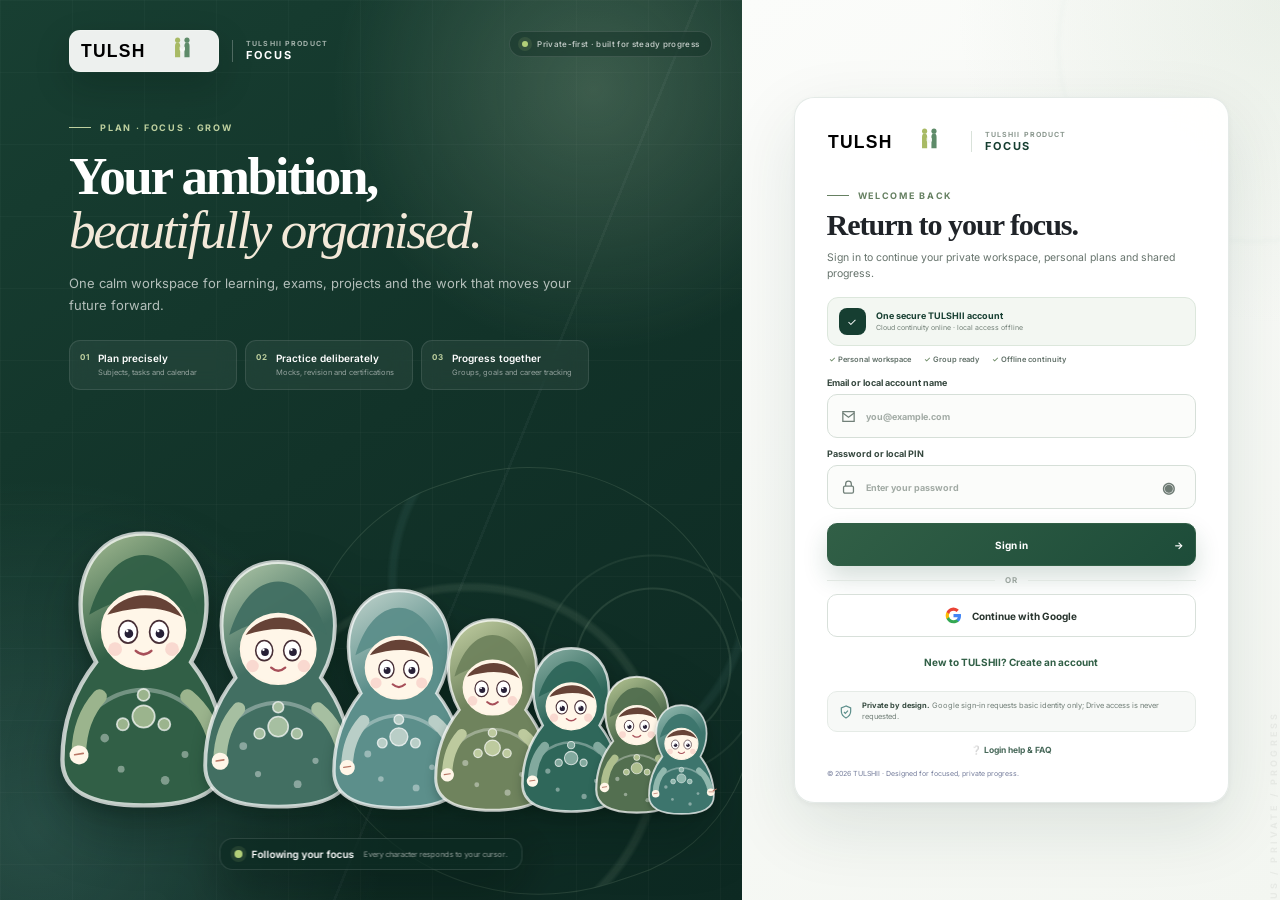
==== commit 68f6ee1e: "Redesign TULSHII branded login experience" ====
--- a/index.html
+++ b/index.html
@@ -19,7 +19,8 @@
   <link rel="stylesheet" href="nestlyra-v43.css?v=46" />
   <link rel="stylesheet" href="pavenro-brand.css?v=49" />
   <link rel="stylesheet" href="focus-v48.css?v=49" />
-  <link rel="stylesheet" href="focus-professional-v49.css?v=52" />
+  <link rel="stylesheet" href="focus-professional-v49.css?v=57" />
+  <link rel="stylesheet" href="tulshii-auth-v58.css?v=58" />
   <link rel="manifest" href="manifest.webmanifest?v=49" />
   <link rel="icon" type="image/svg+xml" href="tulshii-mark.svg" />
 </head>
@@ -28,23 +29,33 @@
 
   <section id="authScreen" class="auth-shell">
     <div class="auth-art" aria-live="polite">
-      <div class="auth-visual-brand"><img src="tulshii-wordmark.svg" alt="TULSHII"><span><small>Focus workspace</small></span></div>
-      <div class="auth-art-copy"><span class="eyebrow">BUILT FOR STEADY PROGRESS</span><h1>Bring every goal into focus.</h1><p>A private, flexible workspace for learning, exams, projects and career preparation.</p></div>
+      <div class="auth-visual-brand"><img src="tulshii-wordmark.svg" alt="TULSHII"><span class="auth-product-lockup"><small>TULSHII PRODUCT</small><strong>FOCUS</strong></span></div>
+      <div class="auth-art-copy">
+        <span class="eyebrow">PLAN · FOCUS · GROW</span>
+        <h1>Your ambition,<br><em>beautifully organised.</em></h1>
+        <p>One calm workspace for learning, exams, projects and the work that moves your future forward.</p>
+        <div class="auth-feature-grid" aria-label="TULSHII Focus capabilities">
+          <article><span>01</span><div><strong>Plan precisely</strong><small>Subjects, tasks and calendar</small></div></article>
+          <article><span>02</span><div><strong>Practice deliberately</strong><small>Mocks, revision and certifications</small></div></article>
+          <article><span>03</span><div><strong>Progress together</strong><small>Groups, goals and career tracking</small></div></article>
+        </div>
+      </div>
       <div class="doll-stage" data-doll-state="point">
         <div id="liveDollStack" class="live-dolls" aria-label="Seven interactive TULSHII Focus dolls"></div>
         <div class="doll-caption"><strong id="dollStateTitle">Privacy mode</strong><span id="dollStateText">We look away when you pause.</span></div>
       </div>
-      <div class="auth-art-note"><i></i>Original live animation · move your cursor</div>
+      <div class="auth-art-note"><i></i>Private-first · built for steady progress</div>
     </div>
     <div class="auth-panel">
       <form id="loginForm" class="auth-card">
-        <div class="auth-card-brand"><img src="tulshii-wordmark.svg" alt="TULSHII"><span><small>Focus</small></span></div>
-        <div class="auth-card-intro"><span class="eyebrow">WELCOME BACK</span><h2>Continue your journey</h2><p>Use one account for your personal workspace and every group you join.</p></div>
-        <div class="auth-account-note"><span>◎</span><div><strong>One secure TULSHII account</strong><small>Cloud sync when online · local mode when offline</small></div></div>
+        <div class="auth-card-brand"><img src="tulshii-wordmark.svg" alt="TULSHII"><span class="auth-product-lockup"><small>TULSHII PRODUCT</small><strong>FOCUS</strong></span></div>
+        <div class="auth-card-intro"><span class="eyebrow">WELCOME BACK</span><h2>Return to your focus.</h2><p>Sign in to continue your private workspace, personal plans and shared progress.</p></div>
+        <div class="auth-account-note"><span aria-hidden="true">✓</span><div><strong>One secure TULSHII account</strong><small>Cloud continuity online · local access offline</small></div></div>
+        <div class="auth-access-points" aria-label="Account benefits"><span>✓ Personal workspace</span><span>✓ Group ready</span><span>✓ Offline continuity</span></div>
         <label class="login-field"><span>Email or local account name</span><span class="login-field-shell"><svg viewBox="0 0 24 24" fill="none" stroke="currentColor" stroke-width="1.8" aria-hidden="true"><path d="M4 5h16v14H4z"/><path d="m4 7 8 6 8-6"/></svg><input id="loginName" required autocomplete="username" placeholder="you@example.com" /></span></label>
         <label class="login-field"><span>Password or local PIN</span><span class="login-field-shell"><svg viewBox="0 0 24 24" fill="none" stroke="currentColor" stroke-width="1.8" aria-hidden="true"><rect x="5" y="10" width="14" height="10" rx="2"/><path d="M8 10V7a4 4 0 0 1 8 0v3"/></svg><input id="loginPin" type="password" minlength="4" required autocomplete="current-password" placeholder="Enter your password" /><button id="loginPasswordToggle" class="password-visibility" type="button" aria-label="Show password">◉</button></span></label>
         <div class="auth-actions"><button class="btn primary wide" type="submit">Sign in <span>→</span></button><div class="auth-divider">or</div><button id="googleLoginBtn" class="btn ghost wide google-button" type="button"><svg viewBox="0 0 24 24" aria-hidden="true"><path fill="#4285F4" d="M22.6 12.2c0-.7-.1-1.5-.2-2.2H12v4.3h6a5.1 5.1 0 0 1-2.2 3.3v2.8h3.6c2.1-1.9 3.2-4.7 3.2-8.2Z"/><path fill="#34A853" d="M12 23c3 0 5.5-1 7.4-2.6l-3.6-2.8c-1 .7-2.3 1-3.8 1a6.5 6.5 0 0 1-6.1-4.5H2.2V17A11.2 11.2 0 0 0 12 23Z"/><path fill="#FBBC05" d="M5.9 14.1a6.7 6.7 0 0 1 0-4.2V7H2.2a11.1 11.1 0 0 0 0 10l3.7-2.9Z"/><path fill="#EA4335" d="M12 5.4c1.6 0 3.1.6 4.3 1.7l3.2-3.2A10.7 10.7 0 0 0 2.2 7l3.7 2.9A6.5 6.5 0 0 1 12 5.4Z"/></svg>Continue with Google</button><button id="createLearnerAccountBtn" class="btn wide create-account-button" type="button">New to TULSHII? Create an account</button></div>
-        <div class="auth-security"><svg viewBox="0 0 24 24" fill="none" stroke="currentColor" stroke-width="1.8" aria-hidden="true"><path d="M12 3 5 6v5c0 4.6 2.7 7.9 7 10 4.3-2.1 7-5.4 7-10V6l-7-3Z"/><path d="m9 12 2 2 4-4"/></svg><span><strong>Basic Google sign-in only.</strong> Drive PDF storage is coming soon; no Drive permission is requested.</span></div>
+        <div class="auth-security"><svg viewBox="0 0 24 24" fill="none" stroke="currentColor" stroke-width="1.8" aria-hidden="true"><path d="M12 3 5 6v5c0 4.6 2.7 7.9 7 10 4.3-2.1 7-5.4 7-10V6l-7-3Z"/><path d="m9 12 2 2 4-4"/></svg><span><strong>Private by design.</strong> Google sign-in requests basic identity only; Drive access is never requested.</span></div>
         <button class="auth-help-link" data-login-faq type="button">❔ Login help &amp; FAQ</button>
         <small class="auth-legal">© 2026 TULSHII · Designed for focused, private progress.</small>
       </form>
@@ -68,10 +79,9 @@
       </nav>
       <div class="sidebar-footer">
         <div class="sidebar-tools">
-          <button id="analogClock" class="analog-clock" aria-label="Open calendar"><i class="hour"></i><i class="minute"></i><i class="second"></i><b></b></button>
-          <button id="sideTimer" class="side-timer" aria-label="Open study timer"><span>◉</span><strong>Study<br>Timer</strong></button>
+          <button id="analogClock" class="analog-clock" aria-label="Open study timer" title="Open study timer"><i class="hour"></i><i class="minute"></i><i class="second"></i><b></b></button>
+          <button id="sideTimer" class="side-timer hidden" aria-hidden="true" tabindex="-1" aria-label="Open study timer"><span>◉</span><strong>Study<br>Timer</strong></button>
         </div>
-        <div class="streak-mini compact"><span>🔥</span><div><strong id="sideStreak">0 days</strong></div></div>
       </div>
     </aside>
     <button id="sidebarScrim" class="sidebar-scrim" type="button" aria-label="Close navigation"></button>
@@ -86,6 +96,7 @@
         <div class="top-actions">
           <div id="topbarPageActions" class="topbar-page-actions"></div>
           <button id="quickAdd" class="btn primary">+ New task</button>
+          <div class="topbar-streak" title="Current study streak" aria-label="Current study streak"><span aria-hidden="true">🔥</span><strong id="sideStreak">0 days</strong></div>
           <button id="mobileSearchBtn" class="icon-btn mobile-search-btn" type="button" aria-label="Search" title="Search">
             <svg viewBox="0 0 24 24" aria-hidden="true"><circle cx="11" cy="11" r="6.5"/><path d="m16 16 4 4"/></svg>
           </button>
@@ -121,13 +132,13 @@
   <script src="family.js?v=45"></script>
   <script src="messaging.js?v=45"></script>
   <script src="groups.js?v=45"></script>
-  <script src="app.js?v=51"></script>
-  <script src="tracker-modules.js?v=49"></script>
+  <script src="app.js?v=55"></script>
+  <script src="tracker-modules.js?v=55"></script>
   <script src="nestlyra-v37.js?v=48"></script>
-  <script src="nestlyra-v39.js?v=45"></script>
-  <script src="nestlyra-v42.js?v=51"></script>
+  <script src="nestlyra-v39.js?v=58"></script>
+  <script src="nestlyra-v42.js?v=57"></script>
   <script src="pavenro-brand.js?v=49"></script>
-  <script src="focus-v48.js?v=51"></script>
+  <script src="focus-v48.js?v=54"></script>
   <script src="focus-professional-v49.js?v=51"></script>
 </body>
 </html>
--- a/focus-professional-v49.css
+++ b/focus-professional-v49.css
@@ -79,7 +79,7 @@
 body .btn.primary{border-color:var(--accent)!important;background:var(--accent)!important;color:var(--on-accent)!important;box-shadow:0 5px 14px color-mix(in srgb,var(--accent) 20%,transparent)!important}
 body .btn.ghost{border-color:var(--line);background:var(--panel);color:var(--text)}
 body .btn.danger{border-color:color-mix(in srgb,var(--danger) 34%,var(--line))!important;background:color-mix(in srgb,var(--danger) 12%,var(--panel))!important;color:var(--danger)!important}
-body .mini-btn{display:inline-grid;min-width:36px;min-height:36px;padding:0 10px;place-items:center;border:1px solid var(--line);border-radius:9px;background:var(--panel2);color:var(--text);line-height:1}
+body .mini-btn{display:inline-grid;min-width:36px;min-height:36px;padding:0 10px;place-items:center;border:1px solid var(--line);border-radius:9px;background:var(--panel2);color:var(--text);font-size:11px;font-weight:700;line-height:1}
 body .danger-mini,body .record-delete{border-color:color-mix(in srgb,var(--danger) 36%,var(--line))!important;background:color-mix(in srgb,var(--danger) 11%,var(--panel))!important;color:var(--danger)!important}
 body .record-edit{min-width:48px;white-space:nowrap}
 body :is(button,a,input,textarea,select):focus-visible{outline:3px solid color-mix(in srgb,var(--accent) 35%,transparent);outline-offset:2px}
@@ -104,7 +104,25 @@
 .sidebar nav .nav-main:hover,.sidebar nav .nav-entry.active .nav-main{background:color-mix(in srgb,var(--sidebar-accent,var(--accent)) 13%,var(--sidebar-bg,var(--panel)));color:var(--sidebar-accent,var(--accent));box-shadow:inset 3px 0 var(--sidebar-accent,var(--accent))}
 .sidebar nav .nav-help:hover{background:color-mix(in srgb,var(--sidebar-accent,var(--accent)) 10%,var(--sidebar-bg,var(--panel)));color:var(--sidebar-accent,var(--accent))}
 .focus-search-entry{border-color:color-mix(in srgb,var(--sidebar-muted,var(--muted)) 34%,var(--sidebar-bg,var(--bg)))!important;background:color-mix(in srgb,var(--sidebar-text,var(--text)) 5%,var(--sidebar-bg,var(--bg)))!important;color:var(--sidebar-muted,var(--muted))!important}
-.focus-more-sections{position:sticky;bottom:0;z-index:2;margin-bottom:2px!important;border-color:color-mix(in srgb,var(--sidebar-accent,var(--accent)) 44%,var(--sidebar-bg,var(--bg)))!important;background:color-mix(in srgb,var(--sidebar-bg,var(--bg)) 94%,transparent)!important;color:var(--sidebar-accent,var(--accent))!important;font-weight:700;opacity:1!important;backdrop-filter:blur(10px)}
+.focus-more-sections{position:static;z-index:auto;grid-template-columns:14px minmax(0,1fr)!important;gap:5px!important;min-height:30px;margin:5px 0 2px!important;padding:6px 4px!important;border:0!important;border-radius:0!important;background:transparent!important;color:var(--sidebar-muted,var(--muted))!important;font-size:11px;font-weight:600;opacity:.86!important;backdrop-filter:none}
+.focus-more-sections:hover{border:0!important;background:transparent!important;color:var(--sidebar-accent,var(--accent))!important;opacity:1!important}
+
+/* Certification records keep their primary and destructive actions distinct. */
+#view .cert-stage-line{display:grid;grid-template-columns:repeat(5,minmax(0,1fr));gap:0;margin:0 0 14px;padding:12px 10px 17px;border-bottom:1px solid var(--line);overflow:visible}
+#view .cert-stage-line>span{position:relative;display:grid;grid-template-columns:30px minmax(0,1fr);align-items:center;gap:9px;min-width:0;color:var(--muted);font-size:inherit;font-weight:400}
+#view .cert-stage-line>span:after{content:"";position:absolute;z-index:0;left:28px;right:0;top:14px;height:2px;background:var(--line)}
+#view .cert-stage-line>span:last-child:after{display:none}
+#view .cert-stage-line>span>i{position:relative;z-index:1;display:grid;width:28px;height:28px;place-items:center;border:2px solid color-mix(in srgb,var(--muted) 32%,var(--line));border-radius:50%;background:var(--panel);color:var(--muted);font:700 9px/1 'Space Grotesk',Inter,sans-serif}
+#view .cert-stage-line>span>div{position:relative;z-index:1;display:grid;min-width:0;justify-items:start;padding-right:9px;background:var(--panel)}
+#view .cert-stage-line>span strong{color:var(--text);font-size:10px;line-height:1.2;white-space:nowrap}
+#view .cert-stage-line>span small{margin-top:3px;padding:2px 6px;border-radius:999px;background:var(--panel2);color:var(--muted);font-size:8px;line-height:1.25;white-space:nowrap}
+#view .cert-stage-line>span.has-items>i{border-color:var(--accent);background:var(--accent);color:var(--on-accent);box-shadow:0 0 0 4px color-mix(in srgb,var(--accent) 10%,transparent)}
+#view .cert-stage-line>span.has-items small{background:var(--accent-soft);color:var(--accent);font-weight:700}
+.cert-cards{grid-template-columns:repeat(auto-fill,minmax(min(100%,360px),420px));justify-content:start}
+.cert-cards article{min-width:0}
+.cert-cards footer{display:grid;grid-template-columns:minmax(112px,auto) 34px;justify-content:start;gap:7px;min-width:0}
+.cert-cards footer .record-edit{min-width:112px;min-height:34px;padding-inline:12px;white-space:nowrap}
+.cert-cards footer .record-delete{width:34px;min-width:34px;min-height:34px;padding:0;place-items:center;font-size:14px;white-space:nowrap}
 
 /* Settings never presents an empty category. */
 .settings-sidebar,.settings-shell .settings-grid>.card{background:var(--panel)}
@@ -167,6 +185,10 @@
 body .analog-clock{border-color:color-mix(in srgb,var(--sidebar-muted,var(--muted)) 36%,transparent);background:radial-gradient(circle at 50% 50%,color-mix(in srgb,var(--sidebar-text,var(--text)) 7%,var(--sidebar-bg,var(--bg))) 0 58%,var(--sidebar-bg,var(--bg)) 60%);box-shadow:0 6px 18px color-mix(in srgb,var(--sidebar-accent,var(--accent)) 14%,transparent)}
 body .analog-clock i{background:var(--sidebar-text,var(--text))}.analog-clock b{background:var(--sidebar-accent,var(--accent))}
 body .streak-mini{border-color:color-mix(in srgb,var(--sidebar-muted,var(--muted)) 32%,transparent);background:color-mix(in srgb,var(--sidebar-text,var(--text)) 5%,var(--sidebar-bg,var(--bg)));color:var(--sidebar-text,var(--text))}
+.side-timer{display:none!important}
+.sidebar-tools{justify-content:center}
+.topbar-streak{display:grid;grid-template-columns:auto auto;align-items:center;justify-content:center;gap:3px;width:48px;height:40px;padding:0 5px;border:1px solid var(--line);border-radius:10px;background:var(--panel);color:var(--text);box-shadow:0 2px 8px color-mix(in srgb,var(--text) 5%,transparent)}
+.topbar-streak span{font-size:11px;line-height:1}.topbar-streak strong{font:700 8px/1 'Space Grotesk',Inter,sans-serif;white-space:nowrap}
 body .progress-ring,body.theme-nestlyra .progress-ring{background:conic-gradient(var(--chart-1) calc(var(--p)*1%),var(--panel2) 0)!important}
 body .progress-ring:after,body.theme-nestlyra .progress-ring:after{background:var(--panel)!important}
 body :is(.bar,.progress-line,.accuracy-bar){background:color-mix(in srgb,var(--muted) 15%,var(--panel2))}
@@ -247,6 +269,7 @@
   .appearance-advanced-grid{grid-template-columns:repeat(2,minmax(0,1fr))}
 }
 @media(max-width:760px){
+  .topbar-streak{width:36px;height:36px;grid-template-columns:1fr;grid-template-rows:13px 9px;gap:0;padding:4px 2px}.topbar-streak span{font-size:10px}.topbar-streak strong{font-size:7px}
   .floating-messages.topbar-message{display:grid;width:36px;height:36px;flex-basis:36px}
   .mock-ledger article{grid-template-columns:72px minmax(0,1fr) 48px;align-items:start}
   .mock-ledger .record-actions{grid-column:2/4;justify-content:flex-end}
--- a/tulshii-auth-v58.css
+++ b/tulshii-auth-v58.css
@@ -0,0 +1,591 @@
+/* TULSHII Focus v58 — branded, private-first authentication experience. */
+:root{
+  --auth-ink:#1f2328;
+  --auth-forest:#163e31;
+  --auth-forest-deep:#0d2c23;
+  --auth-sage:#a6bfa1;
+  --auth-teal:#5c8f8b;
+  --auth-cream:#f3e9d9;
+  --auth-canvas:#f7f8f6;
+  --auth-line:#d9e2da;
+  --auth-muted:#66736c;
+}
+
+html:not(.session-pending) body:has(#authScreen:not(.hidden)){
+  overflow:hidden;
+  background:var(--auth-canvas);
+}
+
+.auth-shell{
+  display:grid;
+  grid-template-columns:minmax(570px,1.16fr) minmax(430px,.84fr);
+  width:100%;
+  height:100dvh;
+  min-height:620px;
+  overflow:hidden;
+  background:var(--auth-canvas)!important;
+}
+
+.auth-art{
+  position:relative;
+  isolation:isolate;
+  display:block!important;
+  height:100dvh;
+  min-height:0!important;
+  overflow:hidden;
+  padding:0!important;
+  color:#fff;
+  background:
+    radial-gradient(circle at 80% 10%,rgba(166,191,161,.28),transparent 26%),
+    radial-gradient(circle at 5% 92%,rgba(92,143,139,.3),transparent 32%),
+    linear-gradient(145deg,#183f32 0%,#123329 48%,#0d2922 100%)!important;
+}
+
+.auth-art:before{
+  content:"";
+  position:absolute;
+  z-index:-1;
+  inset:0;
+  pointer-events:none;
+  opacity:1;
+  background:
+    linear-gradient(112deg,transparent 0 63%,rgba(255,255,255,.035) 63% 63.25%,transparent 63.25%),
+    radial-gradient(circle at 88% 74%,transparent 0 76px,rgba(166,191,161,.14) 77px 78px,transparent 79px 109px,rgba(166,191,161,.09) 110px 111px,transparent 112px),
+    linear-gradient(rgba(255,255,255,.025) 1px,transparent 1px),
+    linear-gradient(90deg,rgba(255,255,255,.025) 1px,transparent 1px);
+  background-size:auto,auto,72px 72px,72px 72px;
+  mask-image:none!important;
+}
+
+.auth-art:after{
+  content:"";
+  position:absolute;
+  z-index:-1;
+  right:-76px;
+  bottom:-105px;
+  left:auto!important;
+  top:auto!important;
+  width:430px;
+  height:430px;
+  border:1px solid rgba(166,191,161,.16);
+  border-radius:48% 52% 42% 58%;
+  opacity:1!important;
+  background:
+    radial-gradient(ellipse at 28% 64%,transparent 0 45%,rgba(166,191,161,.12) 46% 47%,transparent 48%),
+    radial-gradient(ellipse at 67% 31%,transparent 0 42%,rgba(92,143,139,.12) 43% 44%,transparent 45%)!important;
+  background-size:auto!important;
+  box-shadow:none!important;
+  transform:rotate(-18deg);
+  pointer-events:none;
+}
+
+html[style*="--login-image"] .auth-art{
+  background-image:linear-gradient(145deg,rgba(13,44,35,.94),rgba(13,44,35,.7)),var(--login-image)!important;
+  background-position:var(--login-position)!important;
+  background-size:cover!important;
+}
+
+.auth-visual-brand{
+  position:absolute;
+  z-index:8;
+  top:30px;
+  left:clamp(30px,5.4vw,76px);
+  display:flex;
+  align-items:center;
+  gap:13px;
+  color:#fff;
+}
+
+.auth-visual-brand img,
+.auth-card-brand img{
+  width:150px!important;
+  height:42px!important;
+  object-fit:contain;
+  object-position:left center;
+  filter:none!important;
+}
+
+.auth-visual-brand img{
+  padding:3px 10px!important;
+  border:1px solid rgba(255,255,255,.22);
+  border-radius:11px!important;
+  background:rgba(247,248,246,.96)!important;
+  box-shadow:0 14px 34px rgba(3,20,15,.22)!important;
+}
+
+.auth-product-lockup{
+  display:grid;
+  gap:2px;
+  padding-left:13px;
+  border-left:1px solid rgba(255,255,255,.25);
+}
+
+.auth-product-lockup small{
+  color:rgba(247,248,246,.62)!important;
+  font:700 7px/1 Inter,sans-serif!important;
+  letter-spacing:.16em!important;
+}
+
+.auth-product-lockup strong{
+  color:#fff;
+  font:700 11px/1.1 Inter,sans-serif;
+  letter-spacing:.18em;
+}
+
+.auth-art-copy{
+  position:absolute;
+  z-index:7;
+  top:112px;
+  left:clamp(30px,5.4vw,76px);
+  max-width:610px;
+  color:#fff;
+}
+
+.auth-art-copy .eyebrow,
+.auth-card-intro .eyebrow{
+  display:inline-flex;
+  align-items:center;
+  gap:9px;
+  color:#bed09f!important;
+  font:700 9px/1 Inter,sans-serif;
+  letter-spacing:.19em;
+}
+
+.auth-art-copy .eyebrow:before,
+.auth-card-intro .eyebrow:before{
+  content:"";
+  width:22px;
+  height:1px;
+  background:currentColor;
+}
+
+.auth-art-copy h1{
+  margin:17px 0 15px;
+  color:#fff;
+  font:600 clamp(38px,4.15vw,62px)/1.02 Georgia,"Times New Roman",serif;
+  letter-spacing:-.045em;
+}
+
+.auth-art-copy h1 em{
+  color:var(--auth-cream);
+  font-weight:400;
+}
+
+.auth-art-copy>p{
+  max-width:520px;
+  margin:0;
+  color:rgba(247,248,246,.7);
+  font-size:13px;
+  line-height:1.7;
+}
+
+.auth-feature-grid{
+  display:grid;
+  grid-template-columns:repeat(3,minmax(0,1fr));
+  gap:8px;
+  max-width:610px;
+  margin-top:23px;
+}
+
+.auth-feature-grid article{
+  display:flex;
+  align-items:flex-start;
+  gap:9px;
+  min-width:0;
+  padding:11px 10px;
+  border:1px solid rgba(255,255,255,.1);
+  border-radius:11px;
+  background:rgba(247,248,246,.055);
+  backdrop-filter:blur(10px);
+}
+
+.auth-feature-grid article>span{
+  flex:none;
+  color:#bed09f;
+  font:700 8px/1.3 Inter,sans-serif;
+  letter-spacing:.08em;
+}
+
+.auth-feature-grid article div{
+  display:grid;
+  gap:4px;
+  min-width:0;
+}
+
+.auth-feature-grid strong{
+  color:#fff;
+  font:600 10px/1.2 Inter,sans-serif;
+}
+
+.auth-feature-grid small{
+  color:rgba(247,248,246,.54);
+  font:400 7.5px/1.35 Inter,sans-serif;
+}
+
+.auth-art-note{
+  position:absolute;
+  z-index:8;
+  top:31px;
+  right:30px;
+  display:flex;
+  align-items:center;
+  gap:9px;
+  padding:8px 12px;
+  border:1px solid rgba(255,255,255,.12);
+  border-radius:999px;
+  background:rgba(9,36,28,.36);
+  color:rgba(247,248,246,.7);
+  box-shadow:none;
+  backdrop-filter:blur(12px);
+  font:600 8px/1 Inter,sans-serif;
+  letter-spacing:.04em;
+}
+
+.auth-art-note i{
+  width:6px;
+  height:6px;
+  border-radius:50%;
+  background:#b3cf79;
+  box-shadow:0 0 0 4px rgba(179,207,121,.12);
+}
+
+.doll-stage{
+  position:absolute;
+  z-index:3;
+  inset:374px 3.5% 30px!important;
+  width:auto!important;
+  height:auto!important;
+  min-height:0!important;
+  margin:0!important;
+  filter:drop-shadow(0 24px 26px rgba(1,19,13,.3));
+  transform:none!important;
+}
+
+.live-dolls{inset:0 0 50px}
+.live-doll:nth-child(1){left:2%;--doll-width:30%}
+.live-doll:nth-child(2){left:23%;--doll-width:27%}
+.live-doll:nth-child(3){left:42%;--doll-width:24%}
+.live-doll:nth-child(4){left:57%;--doll-width:21%}
+.live-doll:nth-child(5){left:70%;--doll-width:18%}
+.live-doll:nth-child(6){left:81%;--doll-width:15%}
+.live-doll:nth-child(7){left:89%;--doll-width:12%}
+.live-doll .shell{filter:drop-shadow(0 8px 8px rgba(2,20,14,.28))}
+
+.doll-caption{
+  bottom:0;
+  min-width:260px;
+  padding:9px 14px;
+  border:1px solid rgba(255,255,255,.12);
+  border-radius:13px;
+  background:rgba(13,44,35,.72);
+  color:#fff;
+  box-shadow:0 14px 36px rgba(1,18,12,.24);
+  backdrop-filter:blur(15px);
+}
+
+.doll-caption:before{
+  width:8px;
+  height:8px;
+  background:#b3cf79;
+  box-shadow:0 0 0 4px rgba(179,207,121,.12);
+}
+
+.doll-caption strong{color:#fff;font:600 10px/1.2 Inter,sans-serif}
+.doll-caption span{color:rgba(247,248,246,.56);font-size:7.5px}
+
+.auth-panel{
+  position:relative;
+  display:grid!important;
+  place-items:center;
+  height:100dvh;
+  min-height:0!important;
+  overflow:hidden!important;
+  padding:20px clamp(28px,4vw,62px)!important;
+  background:
+    radial-gradient(circle at 100% 0,rgba(166,191,161,.18),transparent 31%),
+    linear-gradient(145deg,#fbfcfa,#f3f6f1)!important;
+}
+
+.auth-panel:before{
+  content:"";
+  position:absolute;
+  top:-150px;
+  right:-170px;
+  width:390px;
+  height:390px;
+  border:1px solid rgba(92,143,139,.1);
+  border-radius:50%;
+  background:transparent;
+}
+
+.auth-panel:after{
+  content:"TULSHII  /  FOCUS  /  PRIVATE  /  PROGRESS";
+  position:absolute;
+  right:-140px;
+  bottom:38px;
+  color:rgba(31,35,40,.055);
+  font:700 9px/1 Inter,sans-serif;
+  letter-spacing:.35em;
+  transform:rotate(-90deg);
+}
+
+.auth-card{
+  position:relative;
+  z-index:2;
+  width:min(100%,460px)!important;
+  max-height:calc(100dvh - 34px);
+  margin:0!important;
+  overflow:auto;
+  padding:27px 32px 22px!important;
+  border:1px solid rgba(49,95,70,.13)!important;
+  border-radius:20px!important;
+  background:rgba(255,255,255,.94)!important;
+  box-shadow:0 24px 70px rgba(21,54,41,.11),0 2px 7px rgba(21,54,41,.05)!important;
+  backdrop-filter:blur(22px);
+  scrollbar-width:none;
+}
+
+.auth-card::-webkit-scrollbar{display:none}
+.auth-card:before{display:none!important}
+
+.auth-card-brand{
+  display:flex;
+  align-items:center;
+  gap:12px;
+  margin-bottom:21px;
+}
+
+.auth-card-brand img{
+  width:132px!important;
+  height:34px!important;
+  padding:0!important;
+  border-radius:0!important;
+  background:transparent!important;
+  box-shadow:none!important;
+}
+
+.auth-card-brand .auth-product-lockup{border-left-color:var(--auth-line)}
+.auth-card-brand .auth-product-lockup small{color:#8b988f!important}
+.auth-card-brand .auth-product-lockup strong{color:var(--auth-forest)}
+
+.auth-card-intro .eyebrow{color:#668062!important}
+.auth-card h2{
+  margin:9px 0 7px!important;
+  color:var(--auth-ink)!important;
+  font:600 clamp(26px,2.35vw,34px)/1.12 Georgia,"Times New Roman",serif!important;
+  letter-spacing:-.035em;
+}
+
+.auth-card-intro>p{
+  max-width:370px;
+  margin:0 0 15px;
+  color:var(--auth-muted)!important;
+  font-size:10.5px;
+  line-height:1.55;
+}
+
+.auth-account-note{
+  display:flex;
+  align-items:center;
+  gap:10px;
+  margin-bottom:9px;
+  padding:10px 11px;
+  border:1px solid #dce7dc!important;
+  border-radius:11px;
+  background:#f3f7f2!important;
+  color:var(--auth-forest)!important;
+}
+
+.auth-account-note>span{
+  display:grid;
+  place-items:center;
+  width:27px;
+  height:27px;
+  flex:none;
+  border-radius:8px;
+  background:var(--auth-forest)!important;
+  color:#fff!important;
+  font-size:11px;
+}
+
+.auth-account-note strong,.auth-account-note small{display:block}
+.auth-account-note strong{font-size:9px}
+.auth-account-note small{margin-top:2px;color:#738178!important;font-size:7px}
+
+.auth-access-points{
+  display:flex;
+  flex-wrap:wrap;
+  gap:6px 13px;
+  margin:0 2px 13px;
+  color:#617068;
+  font-size:7.5px;
+  font-weight:600;
+}
+
+.auth-access-points span::first-letter{color:#6e8c67}
+
+.auth-card label.login-field{
+  display:grid;
+  gap:6px;
+  margin:10px 0;
+  color:#35473e!important;
+  font-size:9px;
+  font-weight:700;
+}
+
+.login-field-shell{
+  height:44px;
+  gap:9px;
+  padding:0 12px;
+  border:1px solid #d6dfd8;
+  border-radius:10px;
+  background:#fbfcfa;
+  transition:border-color .18s ease,box-shadow .18s ease,background .18s ease;
+}
+
+.login-field-shell:focus-within{
+  border-color:var(--auth-teal);
+  background:#fff;
+  box-shadow:0 0 0 4px rgba(92,143,139,.12);
+}
+
+.login-field-shell>svg{color:#718079}
+.login-field-shell input{color:var(--auth-ink)!important}
+.login-field-shell input::placeholder{color:#a1aaa4}
+.password-visibility{color:#6e7b74}
+.password-visibility:hover{background:#edf3ee;color:var(--auth-forest)}
+
+.auth-actions{gap:8px;margin-top:14px}
+.auth-actions .btn.wide{
+  height:43px;
+  border-radius:10px;
+  font-size:10px;
+  font-weight:700;
+}
+
+.auth-actions .btn.primary{
+  border:1px solid #163e31;
+  background:linear-gradient(135deg,#315f46,#1d4c39)!important;
+  color:#fff!important;
+  box-shadow:0 12px 24px rgba(30,75,56,.18)!important;
+}
+
+.auth-actions .btn.primary:hover{
+  background:linear-gradient(135deg,#28533d,#123d2c)!important;
+  transform:translateY(-1px);
+  box-shadow:0 15px 28px rgba(30,75,56,.23)!important;
+}
+
+.auth-actions .btn.primary span{right:44px}
+.auth-actions .google-button{
+  border-color:#d8e0da!important;
+  background:#fff!important;
+  color:#29352f!important;
+}
+.auth-actions .google-button:hover{border-color:#9fb4a4!important;background:#f8faf8!important}
+.auth-divider{color:#9aa49e}
+.auth-divider:before,.auth-divider:after{background:#e1e7e2}
+.create-account-button{color:#315f46!important;font-size:9px}
+.create-account-button:hover{color:#173f30!important}
+
+.auth-security{
+  margin-top:12px;
+  padding:9px 10px;
+  border:1px solid #e5ebe6;
+  border-radius:10px;
+  background:#f7f9f7;
+  color:#738079;
+  font-size:7.5px;
+}
+
+.auth-security svg{color:#5c8f8b}
+.auth-security strong{color:#354a3f}
+.auth-help-link{color:#48695a!important;font-size:8.5px!important}
+.auth-help-link:hover{color:#173f30!important}
+.auth-legal{color:#96a098!important;font-size:7px!important}
+
+@media(max-width:1120px) and (min-width:761px){
+  .auth-shell{grid-template-columns:minmax(420px,.96fr) minmax(420px,1.04fr)}
+  .auth-art-copy{left:36px;max-width:440px}
+  .auth-visual-brand{left:36px}
+  .auth-art-copy h1{font-size:43px}
+  .auth-feature-grid{grid-template-columns:1fr 1fr;max-width:410px}
+  .auth-feature-grid article:last-child{display:none}
+  .doll-stage{inset-top:376px!important}
+  .auth-art-note{display:none}
+  .auth-panel{padding-inline:26px!important}
+}
+
+@media(max-height:730px) and (min-width:761px){
+  .auth-art-copy{top:93px}
+  .auth-art-copy h1{margin-block:12px 10px;font-size:42px}
+  .auth-art-copy>p{font-size:11px}
+  .auth-feature-grid{margin-top:14px}
+  .doll-stage{inset-top:330px!important}
+  .auth-card{padding:20px 28px 16px!important}
+  .auth-card-brand{margin-bottom:12px}
+  .auth-card-intro>p{margin-bottom:10px}
+  .auth-account-note{margin-bottom:7px;padding-block:8px}
+  .auth-access-points{margin-bottom:9px}
+  .auth-card label.login-field{margin:7px 0}
+  .auth-actions{margin-top:10px}
+  .auth-security{margin-top:8px}
+  .auth-help-link{margin-top:3px!important}
+  .auth-legal{margin-top:3px!important}
+}
+
+@media(max-width:760px){
+  html:not(.session-pending) body:has(#authScreen:not(.hidden)){overflow:auto}
+  .auth-shell{
+    display:block;
+    height:auto;
+    min-height:100dvh;
+    overflow:auto;
+    background:var(--auth-canvas)!important;
+  }
+  .auth-art{
+    display:block!important;
+    height:285px!important;
+    min-height:285px!important;
+  }
+  .auth-visual-brand{top:20px;left:20px}
+  .auth-visual-brand img{width:133px!important;height:37px!important}
+  .auth-visual-brand .auth-product-lockup{display:none}
+  .auth-art-copy{top:72px;left:21px;right:16px;max-width:355px}
+  .auth-art-copy h1{margin:10px 0 8px;font-size:31px}
+  .auth-art-copy>p{max-width:300px;font-size:9px;line-height:1.5}
+  .auth-feature-grid{display:none}
+  .auth-art-note{display:none}
+  .doll-stage{inset:118px 4px 8px 45%!important}
+  .live-dolls{bottom:38px}
+  .doll-caption{bottom:0;min-width:170px;padding:7px 9px}
+  .doll-caption span{display:none}
+  .auth-panel{
+    height:auto;
+    min-height:calc(100dvh - 285px);
+    overflow:visible!important;
+    padding:14px!important;
+  }
+  .auth-panel:after{display:none}
+  .auth-card{
+    width:min(100%,500px)!important;
+    max-height:none;
+    padding:22px 22px 18px!important;
+    border-radius:16px!important;
+  }
+  .auth-card-brand{display:flex;margin-bottom:16px}
+  .auth-card-brand img{width:120px!important}
+}
+
+@media(max-width:410px){
+  .auth-art{height:260px!important;min-height:260px!important}
+  .auth-art-copy h1{font-size:27px}
+  .doll-stage{inset-left:49%!important}
+  .auth-panel{min-height:calc(100dvh - 260px);padding:10px!important}
+  .auth-card{padding:20px 18px 16px!important}
+  .auth-access-points{gap:5px 9px}
+}
+
+@media(prefers-reduced-motion:reduce){
+  .auth-actions .btn.primary{transition:none!important}
+}
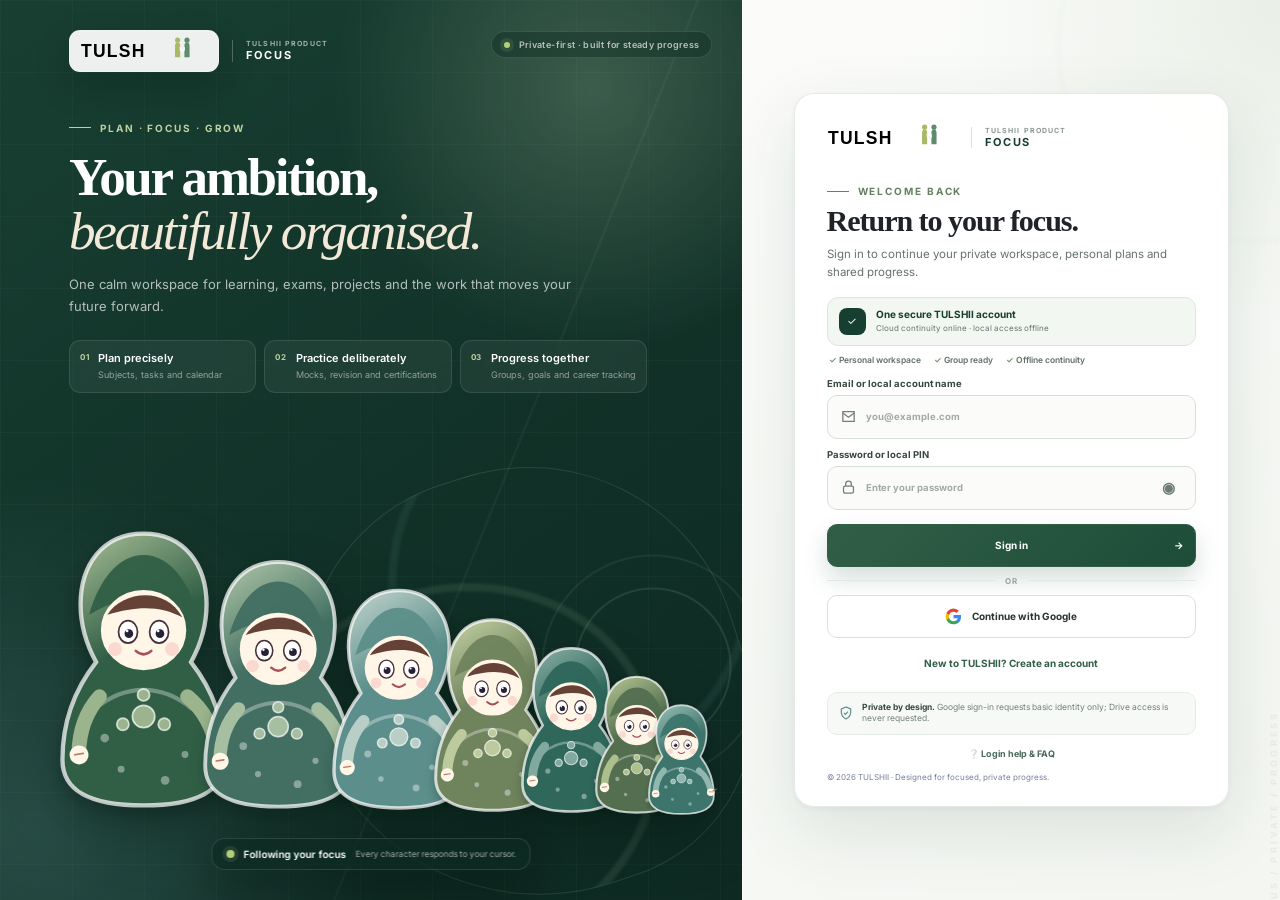
==== commit 6ba1a154: "Polish login typography and legibility" ====
--- a/index.html
+++ b/index.html
@@ -20,7 +20,7 @@
   <link rel="stylesheet" href="pavenro-brand.css?v=49" />
   <link rel="stylesheet" href="focus-v48.css?v=49" />
   <link rel="stylesheet" href="focus-professional-v49.css?v=57" />
-  <link rel="stylesheet" href="tulshii-auth-v58.css?v=58" />
+  <link rel="stylesheet" href="tulshii-auth-v58.css?v=59" />
   <link rel="manifest" href="manifest.webmanifest?v=49" />
   <link rel="icon" type="image/svg+xml" href="tulshii-mark.svg" />
 </head>
--- a/tulshii-auth-v58.css
+++ b/tulshii-auth-v58.css
@@ -147,7 +147,7 @@
   align-items:center;
   gap:9px;
   color:#bed09f!important;
-  font:700 9px/1 Inter,sans-serif;
+  font:700 10px/1 Inter,sans-serif;
   letter-spacing:.19em;
 }
 
@@ -214,12 +214,12 @@
 
 .auth-feature-grid strong{
   color:#fff;
-  font:600 10px/1.2 Inter,sans-serif;
+  font:600 11px/1.2 Inter,sans-serif;
 }
 
 .auth-feature-grid small{
   color:rgba(247,248,246,.54);
-  font:400 7.5px/1.35 Inter,sans-serif;
+  font:400 9px/1.35 Inter,sans-serif;
 }
 
 .auth-art-note{
@@ -237,7 +237,7 @@
   color:rgba(247,248,246,.7);
   box-shadow:none;
   backdrop-filter:blur(12px);
-  font:600 8px/1 Inter,sans-serif;
+  font:600 9px/1 Inter,sans-serif;
   letter-spacing:.04em;
 }
 
@@ -291,7 +291,7 @@
 }
 
 .doll-caption strong{color:#fff;font:600 10px/1.2 Inter,sans-serif}
-.doll-caption span{color:rgba(247,248,246,.56);font-size:7.5px}
+.doll-caption span{color:rgba(247,248,246,.62);font-size:8.5px}
 
 .auth-panel{
   position:relative;
@@ -380,7 +380,7 @@
   max-width:370px;
   margin:0 0 15px;
   color:var(--auth-muted)!important;
-  font-size:10.5px;
+  font-size:11.5px;
   line-height:1.55;
 }
 
@@ -409,8 +409,8 @@
 }
 
 .auth-account-note strong,.auth-account-note small{display:block}
-.auth-account-note strong{font-size:9px}
-.auth-account-note small{margin-top:2px;color:#738178!important;font-size:7px}
+.auth-account-note strong{font-size:10px}
+.auth-account-note small{margin-top:2px;color:#66766c!important;font-size:8px}
 
 .auth-access-points{
   display:flex;
@@ -418,7 +418,7 @@
   gap:6px 13px;
   margin:0 2px 13px;
   color:#617068;
-  font-size:7.5px;
+  font-size:8.5px;
   font-weight:600;
 }
 
@@ -429,7 +429,7 @@
   gap:6px;
   margin:10px 0;
   color:#35473e!important;
-  font-size:9px;
+  font-size:9.5px;
   font-weight:700;
 }
 
@@ -495,14 +495,14 @@
   border-radius:10px;
   background:#f7f9f7;
   color:#738079;
-  font-size:7.5px;
+  font-size:8.5px;
 }
 
 .auth-security svg{color:#5c8f8b}
 .auth-security strong{color:#354a3f}
-.auth-help-link{color:#48695a!important;font-size:8.5px!important}
+.auth-help-link{color:#48695a!important;font-size:9px!important}
 .auth-help-link:hover{color:#173f30!important}
-.auth-legal{color:#96a098!important;font-size:7px!important}
+.auth-legal{color:#7f8c84!important;font-size:8px!important}
 
 @media(max-width:1120px) and (min-width:761px){
   .auth-shell{grid-template-columns:minmax(420px,.96fr) minmax(420px,1.04fr)}
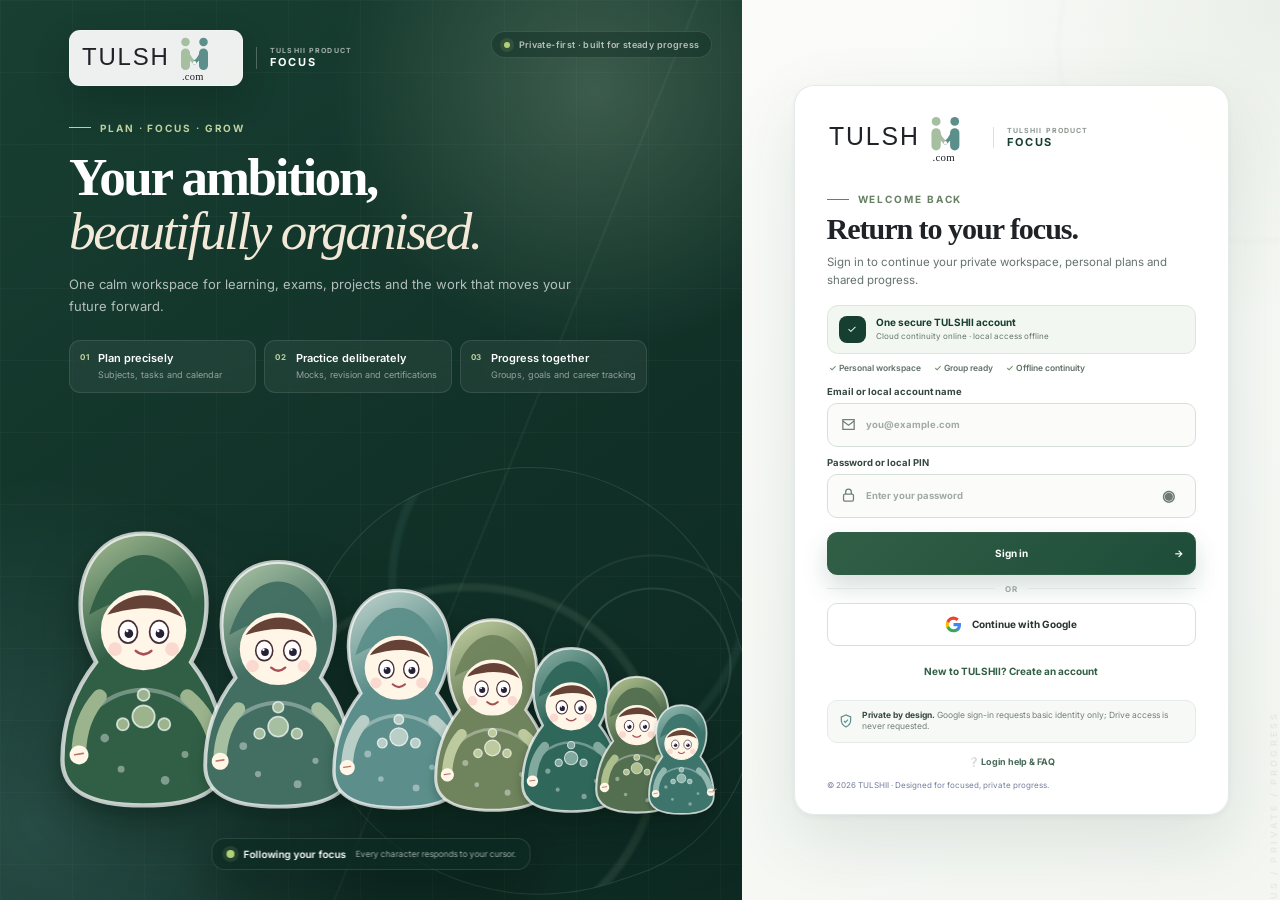
==== commit 8bbf886e: "Correct TULSHII.com login brand lockup" ====
--- a/index.html
+++ b/index.html
@@ -20,7 +20,7 @@
   <link rel="stylesheet" href="pavenro-brand.css?v=49" />
   <link rel="stylesheet" href="focus-v48.css?v=49" />
   <link rel="stylesheet" href="focus-professional-v49.css?v=57" />
-  <link rel="stylesheet" href="tulshii-auth-v58.css?v=59" />
+  <link rel="stylesheet" href="tulshii-auth-v58.css?v=60" />
   <link rel="manifest" href="manifest.webmanifest?v=49" />
   <link rel="icon" type="image/svg+xml" href="tulshii-mark.svg" />
 </head>
@@ -29,7 +29,7 @@
 
   <section id="authScreen" class="auth-shell">
     <div class="auth-art" aria-live="polite">
-      <div class="auth-visual-brand"><img src="tulshii-wordmark.svg" alt="TULSHII"><span class="auth-product-lockup"><small>TULSHII PRODUCT</small><strong>FOCUS</strong></span></div>
+      <div class="auth-visual-brand"><img src="tulshii-login-lockup.svg" alt="TULSHII.com"><span class="auth-product-lockup"><small>TULSHII PRODUCT</small><strong>FOCUS</strong></span></div>
       <div class="auth-art-copy">
         <span class="eyebrow">PLAN · FOCUS · GROW</span>
         <h1>Your ambition,<br><em>beautifully organised.</em></h1>
@@ -48,7 +48,7 @@
     </div>
     <div class="auth-panel">
       <form id="loginForm" class="auth-card">
-        <div class="auth-card-brand"><img src="tulshii-wordmark.svg" alt="TULSHII"><span class="auth-product-lockup"><small>TULSHII PRODUCT</small><strong>FOCUS</strong></span></div>
+        <div class="auth-card-brand"><img src="tulshii-login-lockup.svg" alt="TULSHII.com"><span class="auth-product-lockup"><small>TULSHII PRODUCT</small><strong>FOCUS</strong></span></div>
         <div class="auth-card-intro"><span class="eyebrow">WELCOME BACK</span><h2>Return to your focus.</h2><p>Sign in to continue your private workspace, personal plans and shared progress.</p></div>
         <div class="auth-account-note"><span aria-hidden="true">✓</span><div><strong>One secure TULSHII account</strong><small>Cloud continuity online · local access offline</small></div></div>
         <div class="auth-access-points" aria-label="Account benefits"><span>✓ Personal workspace</span><span>✓ Group ready</span><span>✓ Offline continuity</span></div>
--- a/tulshii-auth-v58.css
+++ b/tulshii-auth-v58.css
@@ -98,8 +98,8 @@
 
 .auth-visual-brand img,
 .auth-card-brand img{
-  width:150px!important;
-  height:42px!important;
+  width:174px!important;
+  height:56px!important;
   object-fit:contain;
   object-position:left center;
   filter:none!important;
@@ -356,8 +356,8 @@
 }
 
 .auth-card-brand img{
-  width:132px!important;
-  height:34px!important;
+  width:154px!important;
+  height:50px!important;
   padding:0!important;
   border-radius:0!important;
   background:transparent!important;
@@ -549,7 +549,7 @@
     min-height:285px!important;
   }
   .auth-visual-brand{top:20px;left:20px}
-  .auth-visual-brand img{width:133px!important;height:37px!important}
+  .auth-visual-brand img{width:150px!important;height:50px!important}
   .auth-visual-brand .auth-product-lockup{display:none}
   .auth-art-copy{top:72px;left:21px;right:16px;max-width:355px}
   .auth-art-copy h1{margin:10px 0 8px;font-size:31px}
@@ -574,7 +574,7 @@
     border-radius:16px!important;
   }
   .auth-card-brand{display:flex;margin-bottom:16px}
-  .auth-card-brand img{width:120px!important}
+  .auth-card-brand img{width:142px!important;height:46px!important}
 }
 
 @media(max-width:410px){
